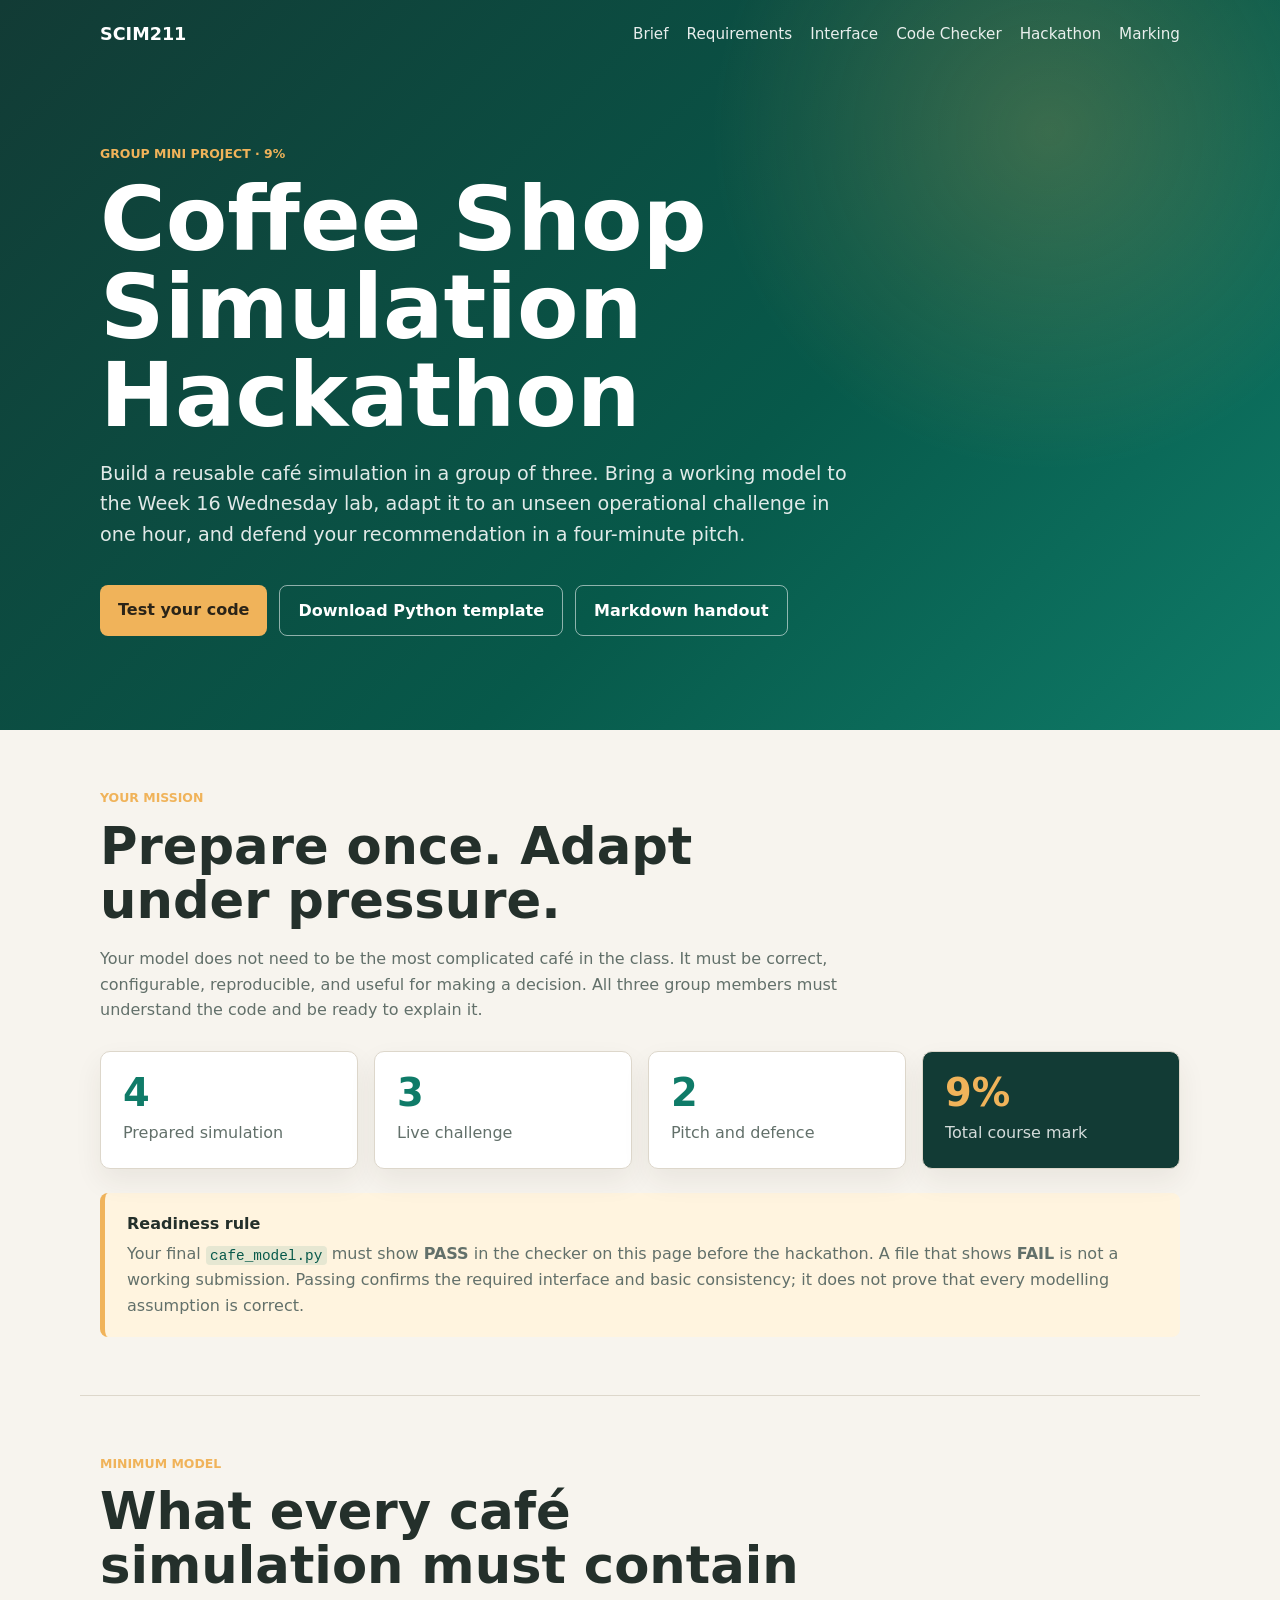
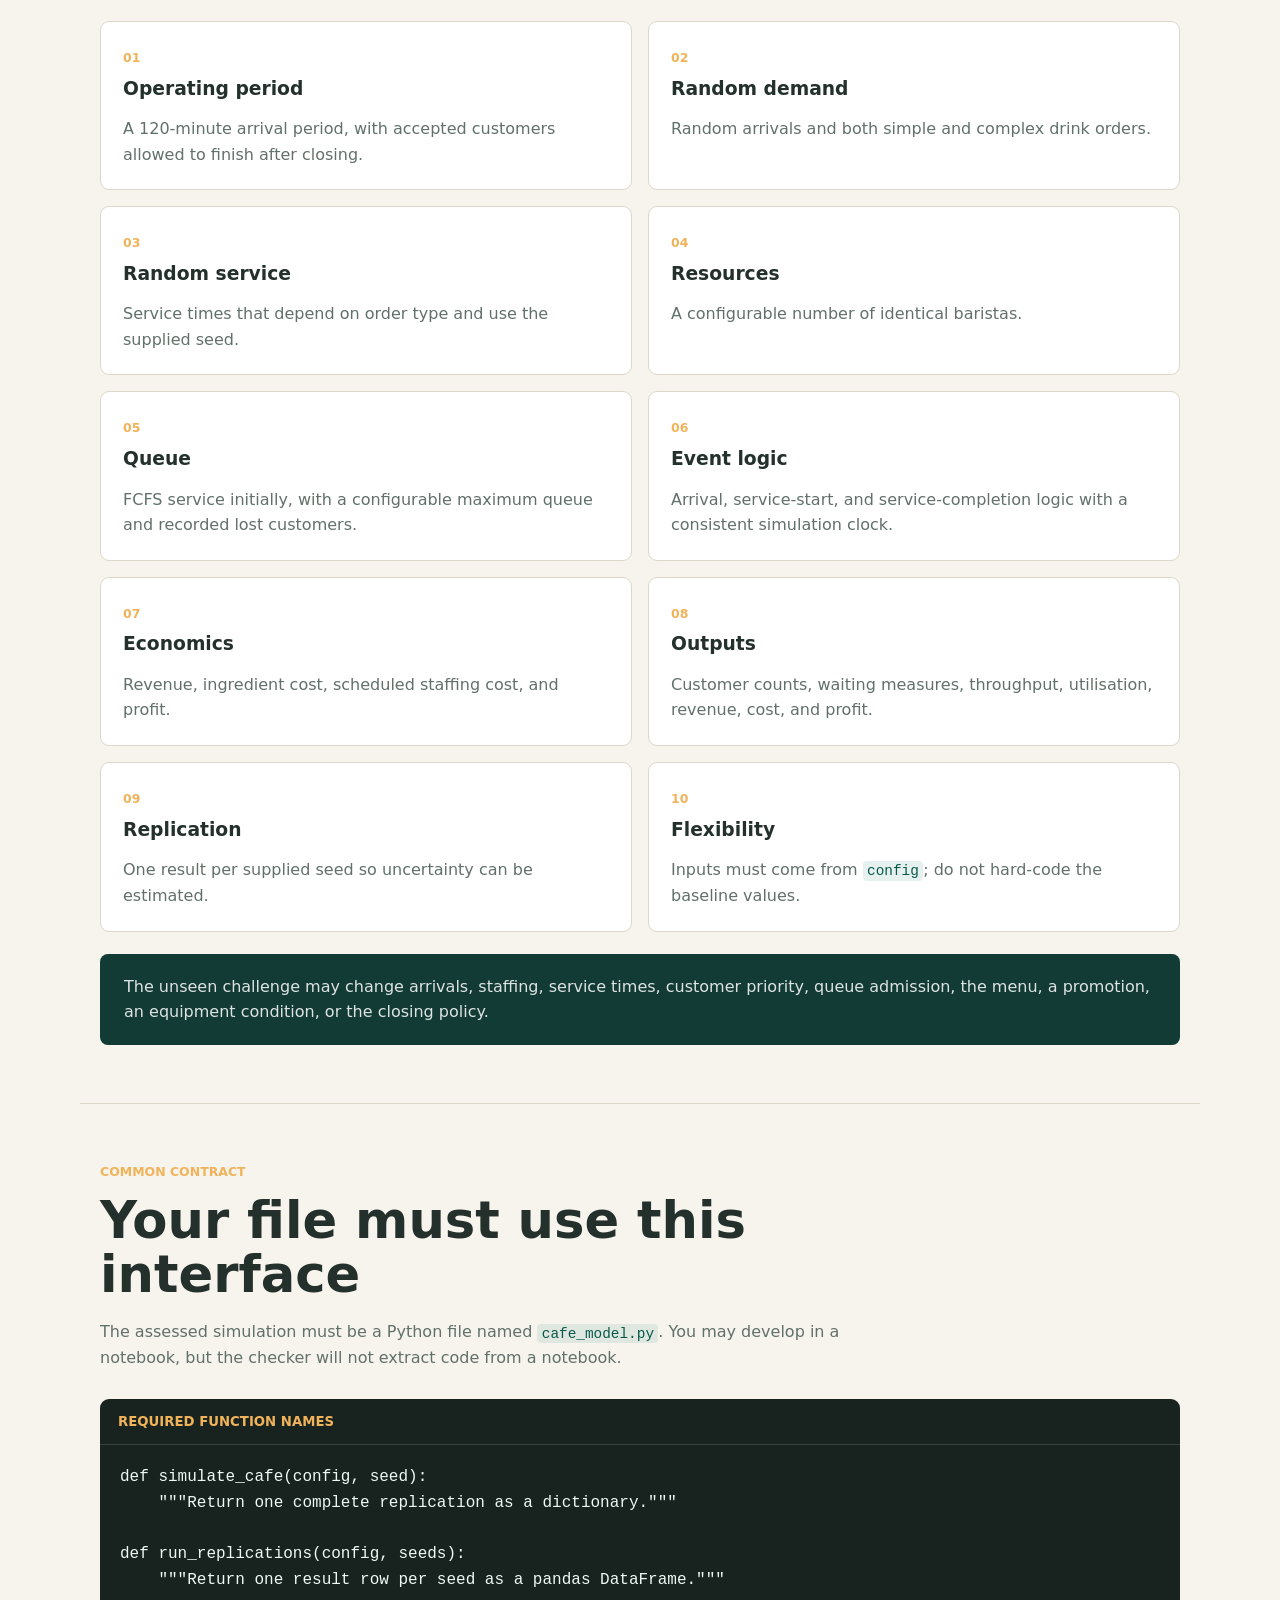
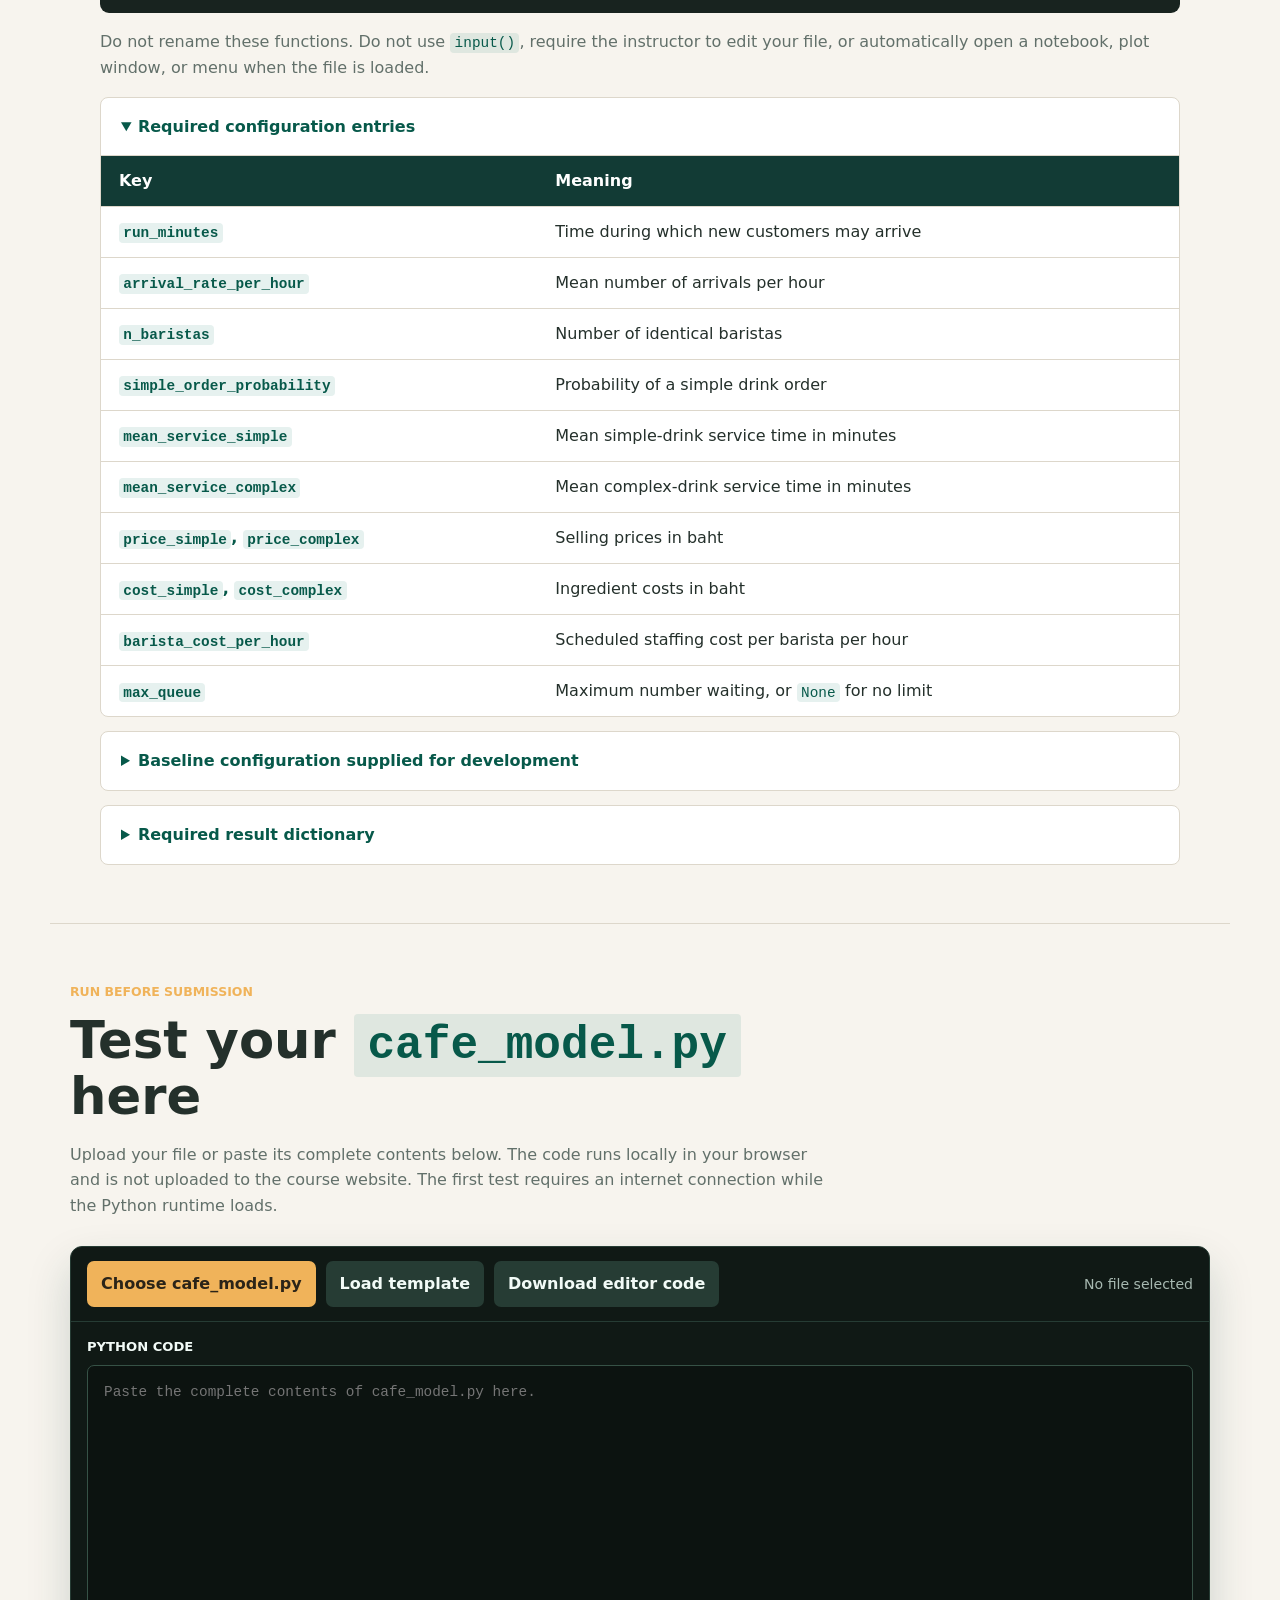
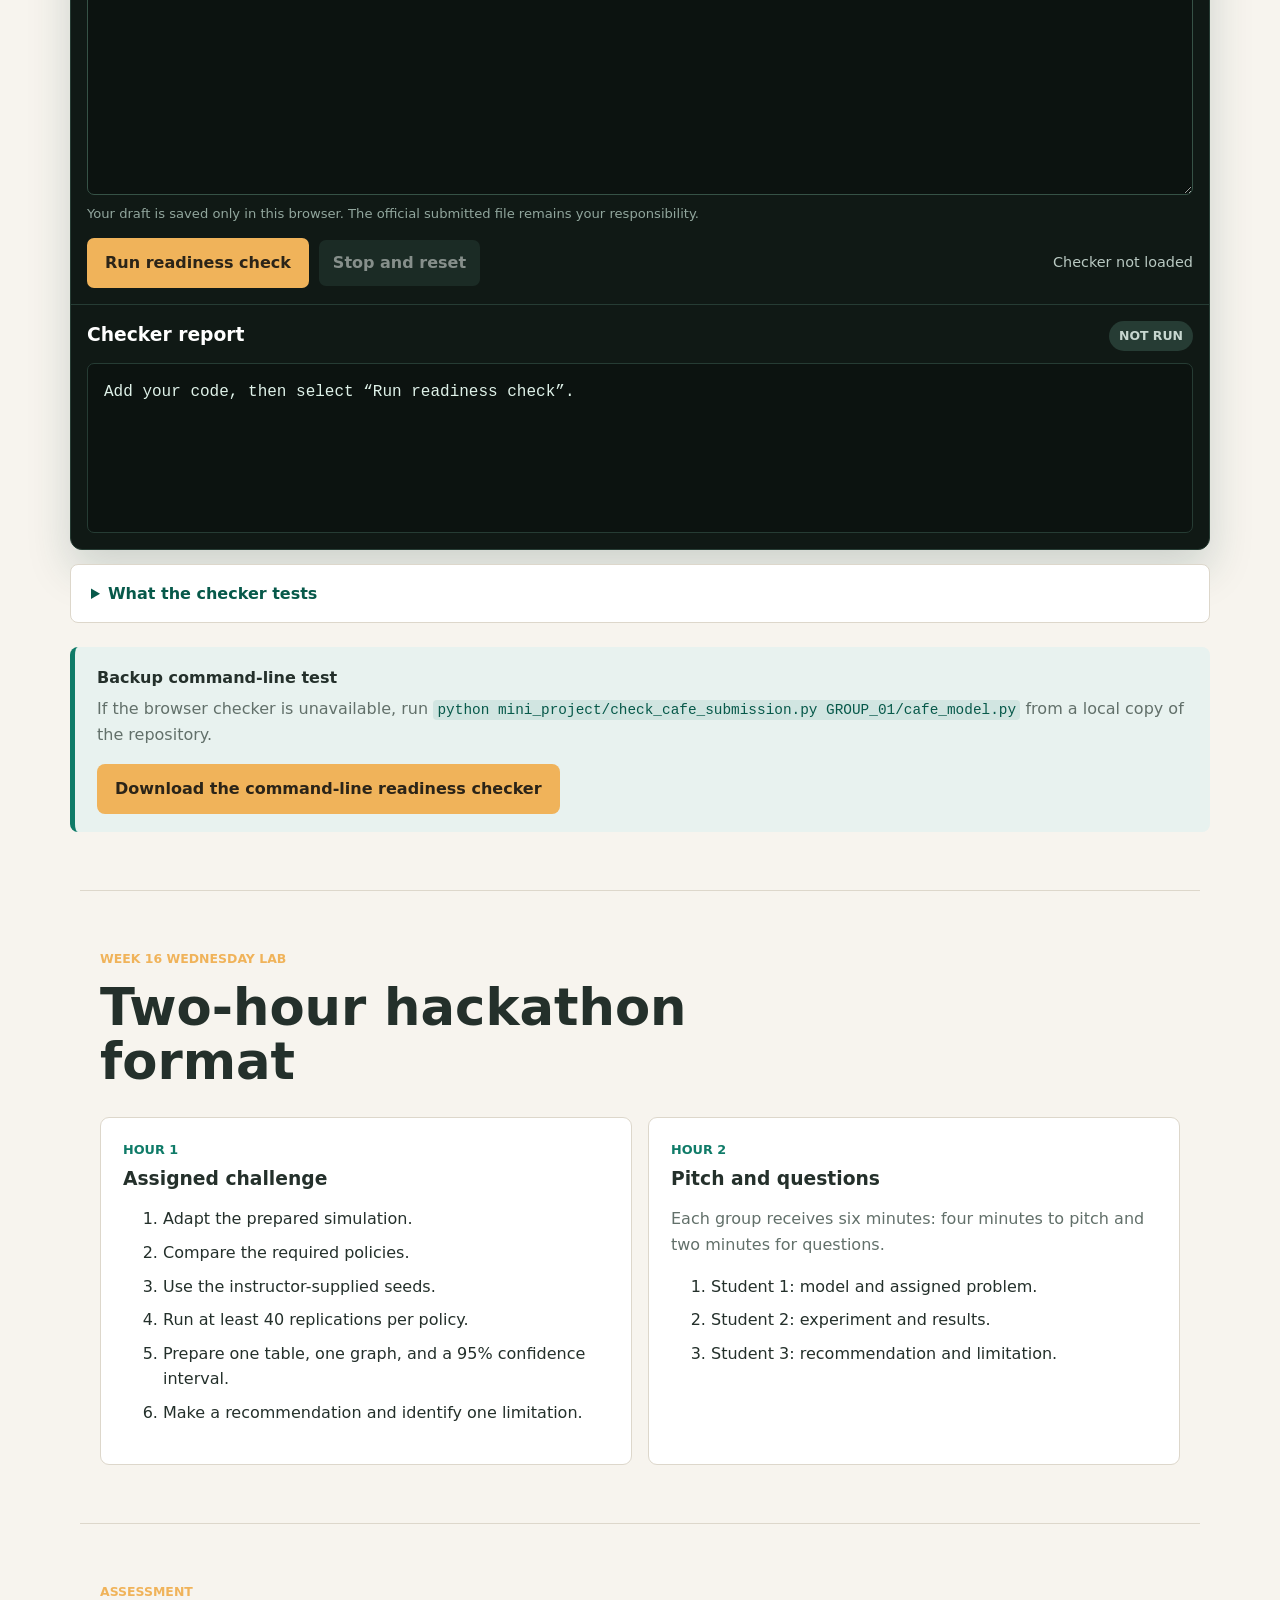
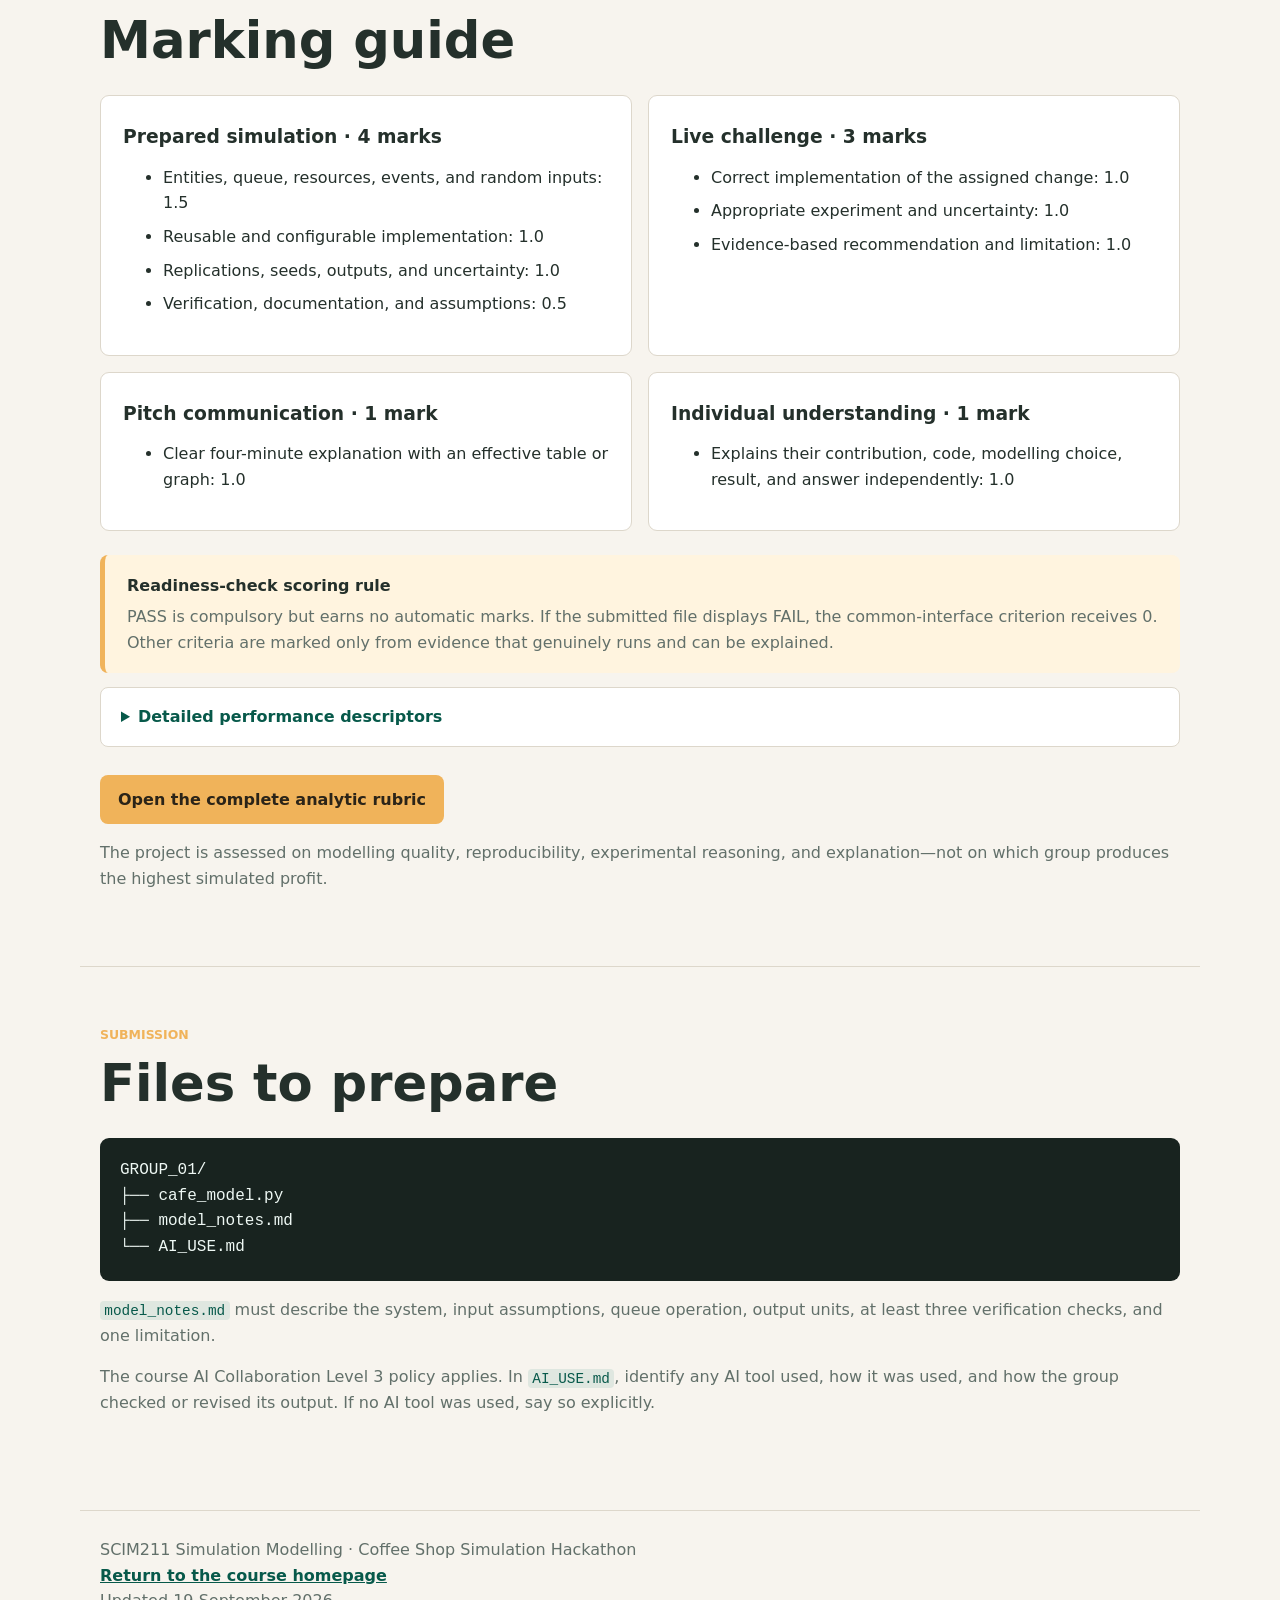
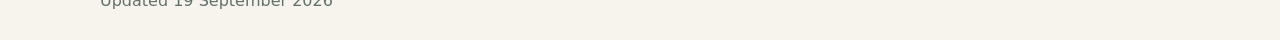
==== docs/mini-project.html @ 72e86983 "Publish revised course timetable and project page" ====
<!doctype html>
<html lang="en">
  <head>
    <meta charset="utf-8">
    <meta name="viewport" content="width=device-width, initial-scale=1">
    <meta name="description" content="Student handout and in-browser readiness checker for the SCIM211 Coffee Shop Simulation Hackathon.">
    <meta http-equiv="Content-Security-Policy" content="default-src 'self'; script-src 'self' 'wasm-unsafe-eval' https://cdn.jsdelivr.net; style-src 'self' 'unsafe-inline'; connect-src 'self' https://cdn.jsdelivr.net; worker-src 'self' blob:; img-src 'self' data:; font-src 'self'; object-src 'none'; base-uri 'self'; form-action 'none'">
    <title>SCIM211 Coffee Shop Simulation Hackathon</title>
    <link rel="stylesheet" href="style.css?v=assessment-20260728">
    <link rel="stylesheet" href="mini-project.css?v=20260919">
  </head>
  <body>
    <header class="project-header" id="top">
      <nav class="nav" aria-label="Project navigation">
        <a class="brand" href="index.html">SCIM211</a>
        <div class="nav-links">
          <a href="#brief">Brief</a>
          <a href="#requirements">Requirements</a>
          <a href="#interface">Interface</a>
          <a href="#checker">Code Checker</a>
          <a href="#hackathon">Hackathon</a>
          <a href="#marking">Marking</a>
        </div>
      </nav>

      <section class="project-hero">
        <p class="eyebrow">Group Mini Project · 9%</p>
        <h1>Coffee Shop Simulation Hackathon</h1>
        <p>
          Build a reusable café simulation in a group of three. Bring a working model to the Week 16 Wednesday lab, adapt it to an unseen operational challenge in one hour, and defend your recommendation in a four-minute pitch.
        </p>
        <div class="hero-actions">
          <a class="button primary" href="#checker">Test your code</a>
          <a class="button secondary" href="mini-project-template.py" download>Download Python template</a>
          <a class="button secondary" href="https://github.com/watthanan-jat/SCIM211-Simulation-Modelling/blob/main/mini_project/coffee_shop_hackathon_handout.md">Markdown handout</a>
        </div>
      </section>
    </header>

    <main>
      <section id="brief" class="section project-section">
        <div class="section-heading">
          <p class="eyebrow">Your Mission</p>
          <h2>Prepare once. Adapt under pressure.</h2>
          <p>
            Your model does not need to be the most complicated café in the class. It must be correct, configurable, reproducible, and useful for making a decision. All three group members must understand the code and be ready to explain it.
          </p>
        </div>

        <div class="weight-grid" aria-label="Project mark allocation">
          <article><strong>4</strong><span>Prepared simulation</span></article>
          <article><strong>3</strong><span>Live challenge</span></article>
          <article><strong>2</strong><span>Pitch and defence</span></article>
          <article class="total"><strong>9%</strong><span>Total course mark</span></article>
        </div>

        <div class="notice important">
          <strong>Readiness rule</strong>
          <p>Your final <code>cafe_model.py</code> must show <strong>PASS</strong> in the checker on this page before the hackathon. A file that shows <strong>FAIL</strong> is not a working submission. Passing confirms the required interface and basic consistency; it does not prove that every modelling assumption is correct.</p>
        </div>
      </section>

      <section id="requirements" class="section project-section divided">
        <div class="section-heading">
          <p class="eyebrow">Minimum Model</p>
          <h2>What every café simulation must contain</h2>
        </div>
        <div class="requirements-grid">
          <article><span>01</span><h3>Operating period</h3><p>A 120-minute arrival period, with accepted customers allowed to finish after closing.</p></article>
          <article><span>02</span><h3>Random demand</h3><p>Random arrivals and both simple and complex drink orders.</p></article>
          <article><span>03</span><h3>Random service</h3><p>Service times that depend on order type and use the supplied seed.</p></article>
          <article><span>04</span><h3>Resources</h3><p>A configurable number of identical baristas.</p></article>
          <article><span>05</span><h3>Queue</h3><p>FCFS service initially, with a configurable maximum queue and recorded lost customers.</p></article>
          <article><span>06</span><h3>Event logic</h3><p>Arrival, service-start, and service-completion logic with a consistent simulation clock.</p></article>
          <article><span>07</span><h3>Economics</h3><p>Revenue, ingredient cost, scheduled staffing cost, and profit.</p></article>
          <article><span>08</span><h3>Outputs</h3><p>Customer counts, waiting measures, throughput, utilisation, revenue, cost, and profit.</p></article>
          <article><span>09</span><h3>Replication</h3><p>One result per supplied seed so uncertainty can be estimated.</p></article>
          <article><span>10</span><h3>Flexibility</h3><p>Inputs must come from <code>config</code>; do not hard-code the baseline values.</p></article>
        </div>
        <p class="scope-note">
          The unseen challenge may change arrivals, staffing, service times, customer priority, queue admission, the menu, a promotion, an equipment condition, or the closing policy.
        </p>
      </section>

      <section id="interface" class="section project-section divided">
        <div class="section-heading">
          <p class="eyebrow">Common Contract</p>
          <h2>Your file must use this interface</h2>
          <p>The assessed simulation must be a Python file named <code>cafe_model.py</code>. You may develop in a notebook, but the checker will not extract code from a notebook.</p>
        </div>

        <div class="code-card">
          <div class="code-card-title">Required function names</div>
          <pre><code>def simulate_cafe(config, seed):
    """Return one complete replication as a dictionary."""

def run_replications(config, seeds):
    """Return one result row per seed as a pandas DataFrame."""</code></pre>
        </div>

        <p>
          Do not rename these functions. Do not use <code>input()</code>, require the instructor to edit your file, or automatically open a notebook, plot window, or menu when the file is loaded.
        </p>

        <details open>
          <summary>Required configuration entries</summary>
          <div class="table-wrap">
            <table class="contract-table">
              <thead><tr><th>Key</th><th>Meaning</th></tr></thead>
              <tbody>
                <tr><td><code>run_minutes</code></td><td>Time during which new customers may arrive</td></tr>
                <tr><td><code>arrival_rate_per_hour</code></td><td>Mean number of arrivals per hour</td></tr>
                <tr><td><code>n_baristas</code></td><td>Number of identical baristas</td></tr>
                <tr><td><code>simple_order_probability</code></td><td>Probability of a simple drink order</td></tr>
                <tr><td><code>mean_service_simple</code></td><td>Mean simple-drink service time in minutes</td></tr>
                <tr><td><code>mean_service_complex</code></td><td>Mean complex-drink service time in minutes</td></tr>
                <tr><td><code>price_simple</code>, <code>price_complex</code></td><td>Selling prices in baht</td></tr>
                <tr><td><code>cost_simple</code>, <code>cost_complex</code></td><td>Ingredient costs in baht</td></tr>
                <tr><td><code>barista_cost_per_hour</code></td><td>Scheduled staffing cost per barista per hour</td></tr>
                <tr><td><code>max_queue</code></td><td>Maximum number waiting, or <code>None</code> for no limit</td></tr>
              </tbody>
            </table>
          </div>
        </details>

        <details>
          <summary>Baseline configuration supplied for development</summary>
          <pre class="compact-code"><code>BASE_CONFIG = {
    "run_minutes": 120.0,
    "arrival_rate_per_hour": 24.0,
    "n_baristas": 2,
    "simple_order_probability": 0.45,
    "mean_service_simple": 2.0,
    "mean_service_complex": 4.0,
    "price_simple": 85.0,
    "price_complex": 120.0,
    "cost_simple": 25.0,
    "cost_complex": 40.0,
    "barista_cost_per_hour": 120.0,
    "max_queue": 8,
}</code></pre>
        </details>

        <details>
          <summary>Required result dictionary</summary>
          <div class="table-wrap">
            <table class="contract-table">
              <thead><tr><th>Field</th><th>Required meaning</th></tr></thead>
              <tbody>
                <tr><td><code>run_minutes</code></td><td>Configured arrival horizon</td></tr>
                <tr><td><code>finish_time</code></td><td>Later of closing time and last completion</td></tr>
                <tr><td><code>n_arrivals</code></td><td>Total arrivals</td></tr>
                <tr><td><code>n_served</code>, <code>n_lost</code></td><td>Customers completed and refused</td></tr>
                <tr><td><code>n_served_simple</code>, <code>n_served_complex</code></td><td>Completed orders by type</td></tr>
                <tr><td><code>mean_wait</code>, <code>p90_wait</code>, <code>max_wait</code></td><td>Served-customer waiting times in minutes</td></tr>
                <tr><td><code>throughput_per_hour</code></td><td><code>n_served / (run_minutes / 60)</code></td></tr>
                <tr><td><code>utilisation</code></td><td>Busy time divided by <code>n_baristas * finish_time</code></td></tr>
                <tr><td><code>revenue</code>, <code>total_cost</code>, <code>profit</code></td><td>Financial outputs in baht</td></tr>
              </tbody>
            </table>
          </div>
          <p>When nobody is served, waiting-time outputs must be <code>0.0</code>. Counts must satisfy <code>n_arrivals = n_served + n_lost</code> and <code>n_served = n_served_simple + n_served_complex</code>.</p>
        </details>
      </section>

      <section id="checker" class="section project-section checker-section divided">
        <div class="section-heading">
          <p class="eyebrow">Run Before Submission</p>
          <h2>Test your <code>cafe_model.py</code> here</h2>
          <p>Upload your file or paste its complete contents below. The code runs locally in your browser and is not uploaded to the course website. The first test requires an internet connection while the Python runtime loads.</p>
        </div>

        <div class="checker-shell">
          <div class="checker-toolbar">
            <label class="file-button" for="code-file">Choose cafe_model.py</label>
            <input id="code-file" type="file" accept=".py,text/x-python">
            <button id="load-template" class="tool-button" type="button">Load template</button>
            <button id="download-code" class="tool-button" type="button">Download editor code</button>
            <span id="file-name" class="file-name">No file selected</span>
          </div>

          <label class="editor-label" for="code-editor">Python code</label>
          <textarea id="code-editor" class="code-editor" spellcheck="false" autocapitalize="off" autocomplete="off" aria-describedby="editor-help" placeholder="Paste the complete contents of cafe_model.py here."></textarea>
          <p id="editor-help" class="editor-help">Your draft is saved only in this browser. The official submitted file remains your responsibility.</p>

          <div class="run-row">
            <button id="run-check" class="run-button" type="button">Run readiness check</button>
            <button id="stop-check" class="stop-button" type="button" disabled>Stop and reset</button>
            <div id="runtime-status" class="runtime-status" role="status" aria-live="polite">Checker not loaded</div>
          </div>

          <section class="result-panel" aria-labelledby="result-title">
            <div class="result-heading">
              <h3 id="result-title">Checker report</h3>
              <span id="result-badge" class="result-badge neutral">Not run</span>
            </div>
            <pre id="checker-output" tabindex="0">Add your code, then select “Run readiness check”.</pre>
          </section>
        </div>

        <details class="checks-list">
          <summary>What the checker tests</summary>
          <ul>
            <li>The file executes and defines both required functions.</li>
            <li>The official configuration works without editing the file.</li>
            <li>Required results are numeric, finite, nonnegative where appropriate, and internally consistent.</li>
            <li>Customer counts, order counts, revenue, cost, profit, and throughput balance.</li>
            <li>The same seed reproduces the same result and different seeds produce stochastic variation.</li>
            <li>Zero demand produces zero arrivals and service outputs.</li>
            <li>Order-type probabilities and queue limits affect the model.</li>
            <li>Additional baristas do not increase mean waiting in the stress scenario.</li>
            <li>The model does not alter the supplied configuration dictionary.</li>
            <li>The replication function returns one correct row per seed.</li>
          </ul>
        </details>

        <div class="notice">
          <strong>Backup command-line test</strong>
          <p>If the browser checker is unavailable, run <code>python mini_project/check_cafe_submission.py GROUP_01/cafe_model.py</code> from a local copy of the repository.</p>
          <p><a class="button project-button" href="https://github.com/watthanan-jat/SCIM211-Simulation-Modelling/raw/refs/heads/main/mini_project/check_cafe_submission.py">Download the command-line readiness checker</a></p>
        </div>
      </section>

      <section id="hackathon" class="section project-section divided">
        <div class="section-heading">
          <p class="eyebrow">Week 16 Wednesday Lab</p>
          <h2>Two-hour hackathon format</h2>
        </div>
        <div class="timeline">
          <article>
            <div class="timeline-time">Hour 1</div>
            <h3>Assigned challenge</h3>
            <ol>
              <li>Adapt the prepared simulation.</li>
              <li>Compare the required policies.</li>
              <li>Use the instructor-supplied seeds.</li>
              <li>Run at least 40 replications per policy.</li>
              <li>Prepare one table, one graph, and a 95% confidence interval.</li>
              <li>Make a recommendation and identify one limitation.</li>
            </ol>
          </article>
          <article>
            <div class="timeline-time">Hour 2</div>
            <h3>Pitch and questions</h3>
            <p>Each group receives six minutes: four minutes to pitch and two minutes for questions.</p>
            <ol>
              <li>Student 1: model and assigned problem.</li>
              <li>Student 2: experiment and results.</li>
              <li>Student 3: recommendation and limitation.</li>
            </ol>
          </article>
        </div>
      </section>

      <section id="marking" class="section project-section divided">
        <div class="section-heading">
          <p class="eyebrow">Assessment</p>
          <h2>Marking guide</h2>
        </div>
        <div class="rubric-grid">
          <article>
            <h3>Prepared simulation · 4 marks</h3>
            <ul>
              <li>Entities, queue, resources, events, and random inputs: 1.5</li>
              <li>Reusable and configurable implementation: 1.0</li>
              <li>Replications, seeds, outputs, and uncertainty: 1.0</li>
              <li>Verification, documentation, and assumptions: 0.5</li>
            </ul>
          </article>
          <article>
            <h3>Live challenge · 3 marks</h3>
            <ul>
              <li>Correct implementation of the assigned change: 1.0</li>
              <li>Appropriate experiment and uncertainty: 1.0</li>
              <li>Evidence-based recommendation and limitation: 1.0</li>
            </ul>
          </article>
          <article>
            <h3>Pitch communication · 1 mark</h3>
            <ul>
              <li>Clear four-minute explanation with an effective table or graph: 1.0</li>
            </ul>
          </article>
          <article>
            <h3>Individual understanding · 1 mark</h3>
            <ul>
              <li>Explains their contribution, code, modelling choice, result, and answer independently: 1.0</li>
            </ul>
          </article>
        </div>
        <div class="notice important">
          <strong>Readiness-check scoring rule</strong>
          <p>PASS is compulsory but earns no automatic marks. If the submitted file displays FAIL, the common-interface criterion receives 0. Other criteria are marked only from evidence that genuinely runs and can be explained.</p>
        </div>
        <details>
          <summary>Detailed performance descriptors</summary>
          <div class="table-wrap">
            <table class="contract-table rubric-table">
              <thead>
                <tr><th>Criterion</th><th>Full achievement</th><th>Partial achievement</th><th>Not demonstrated</th></tr>
              </thead>
              <tbody>
                <tr><td>A1 · 1.5</td><td>Correct arrivals, orders, service, FCFS queue, baristas, queue limit, completions, and accounting.</td><td>Model runs, but an important queue, event, resource, or customer rule is incomplete or incorrect.</td><td>No usable model output or explanation of the event logic.</td></tr>
                <tr><td>A2 · 1.0</td><td>Checker PASS; required functions work; inputs come from config; scenarios need no rewrite.</td><td>Some hard-coding or manual intervention remains.</td><td>Submitted checker result is FAIL.</td></tr>
                <tr><td>A3 · 1.0</td><td>Reproducible seeds, replication table, correct outputs, and usable uncertainty estimates.</td><td>Replications work but seeds, output definitions, or uncertainty are incomplete.</td><td>No reproducible simulation output.</td></tr>
                <tr><td>A4 · 0.5</td><td>Complete notes, units, assumptions, three checks, limitation, and AI statement.</td><td>Documentation is present but one or more elements are weak.</td><td>Required documentation is absent.</td></tr>
                <tr><td>B1 · 1.0</td><td>Assigned change and every required alternative are implemented correctly.</td><td>An important rule is simplified incorrectly or only some alternatives work.</td><td>No working challenge modification.</td></tr>
                <tr><td>B2 · 1.0</td><td>Same supplied seeds, at least 40 replications, useful displays, and a correct 95% interval.</td><td>Policies are compared, but design or uncertainty has a material weakness.</td><td>No reproducible comparison.</td></tr>
                <tr><td>B3 · 1.0</td><td>Evidence-based decision addressing uncertainty, trade-offs, and a consequential limitation.</td><td>Recommendation uses limited evidence or a generic limitation.</td><td>No defensible recommendation.</td></tr>
                <tr><td>C · 1.0</td><td>Clear, readable, complete four-minute group pitch delivered within time.</td><td>Main idea is understandable but evidence, visual, or timing is weak.</td><td>No pitch.</td></tr>
                <tr><td>D · 1.0</td><td>Student independently explains contribution, code, choice, result, and answer.</td><td>Student understands the overview but not an important part of the work.</td><td>No participation or demonstrated understanding.</td></tr>
              </tbody>
            </table>
          </div>
          <p>Intermediate performance may receive 0.25 or 0.75 where applicable. The complete analytic rubric is provided with the project materials.</p>
        </details>
        <p><a class="button project-button" href="https://github.com/watthanan-jat/SCIM211-Simulation-Modelling/blob/main/mini_project/mini_project_rubric.md">Open the complete analytic rubric</a></p>
        <p>The project is assessed on modelling quality, reproducibility, experimental reasoning, and explanation—not on which group produces the highest simulated profit.</p>
      </section>

      <section class="section project-section divided">
        <div class="section-heading">
          <p class="eyebrow">Submission</p>
          <h2>Files to prepare</h2>
        </div>
        <pre class="folder-tree"><code>GROUP_01/
├── cafe_model.py
├── model_notes.md
└── AI_USE.md</code></pre>
        <p><code>model_notes.md</code> must describe the system, input assumptions, queue operation, output units, at least three verification checks, and one limitation.</p>
        <p>The course AI Collaboration Level 3 policy applies. In <code>AI_USE.md</code>, identify any AI tool used, how it was used, and how the group checked or revised its output. If no AI tool was used, say so explicitly.</p>
      </section>
    </main>

    <footer>
      <p>SCIM211 Simulation Modelling · Coffee Shop Simulation Hackathon</p>
      <p><a href="index.html">Return to the course homepage</a></p>
      <p>Updated <time datetime="2026-09-19">19 September 2026</time></p>
    </footer>

    <script type="module" src="mini-project.js?v=20260919b"></script>
  </body>
</html>
---- docs/style.css ----
:root {
  --bg: #f7f4ee;
  --ink: #24302b;
  --muted: #62706a;
  --panel: #ffffff;
  --line: #ddd7cb;
  --accent: #0f7b68;
  --accent-dark: #07594a;
  --warm: #f0b35a;
  --soft: #e8f2ef;
}

* {
  box-sizing: border-box;
}

html {
  scroll-behavior: smooth;
}

body {
  margin: 0;
  background: var(--bg);
  color: var(--ink);
  font-family: Inter, ui-sans-serif, system-ui, -apple-system, BlinkMacSystemFont, "Segoe UI", sans-serif;
  line-height: 1.6;
}

a {
  color: inherit;
}

.site-header {
  background:
    linear-gradient(120deg, rgba(15, 123, 104, 0.94), rgba(36, 48, 43, 0.88)),
    url("https://images.unsplash.com/photo-1495474472287-4d71bcdd2085?auto=format&fit=crop&w=1800&q=80");
  background-position: center;
  background-size: cover;
  color: #fff;
}

.nav {
  align-items: center;
  display: flex;
  justify-content: space-between;
  margin: 0 auto;
  max-width: 1120px;
  padding: 20px;
}

.brand {
  font-size: 1.1rem;
  font-weight: 800;
  text-decoration: none;
}

.nav-links {
  display: flex;
  gap: 18px;
}

.nav-links a {
  color: rgba(255, 255, 255, 0.9);
  font-size: 0.95rem;
  text-decoration: none;
}

.hero {
  margin: 0 auto;
  max-width: 1120px;
  min-height: 560px;
  padding: 90px 20px 120px;
}

.eyebrow {
  color: var(--warm);
  font-size: 0.78rem;
  font-weight: 800;
  letter-spacing: 0;
  margin: 0 0 12px;
  text-transform: uppercase;
}

.hero h1 {
  font-size: clamp(3.2rem, 8vw, 6.7rem);
  line-height: 0.95;
  margin: 0;
  max-width: 760px;
}

.hero-code {
  color: var(--warm);
  font-size: clamp(1.25rem, 2.2vw, 2rem);
  font-weight: 950;
  line-height: 1;
  margin: 0 0 10px;
}

.instructor-line {
  color: #ffe7bd;
  font-size: 1.05rem;
  font-weight: 800;
  margin: 18px 0 0;
}

.instructor-line a {
  color: var(--warm);
  text-decoration-color: rgba(240, 179, 90, 0.75);
  text-underline-offset: 4px;
}

.hero-copy {
  color: rgba(255, 255, 255, 0.9);
  font-size: 1.25rem;
  margin: 28px 0 0;
  max-width: 640px;
}

.secondary-copy {
  font-size: 1.05rem;
  margin-top: 14px;
}

.hero-actions {
  display: flex;
  flex-wrap: wrap;
  gap: 12px;
  margin-top: 34px;
}

.button {
  border-radius: 8px;
  display: inline-flex;
  font-weight: 800;
  padding: 12px 18px;
  text-decoration: none;
}

.button.primary {
  background: var(--warm);
  color: #2b2418;
}

.button.secondary {
  border: 1px solid rgba(255, 255, 255, 0.55);
  color: #fff;
}

.section {
  margin: 0 auto;
  max-width: 1120px;
  padding: 70px 20px;
}

.intro,
.split,
.materials,
.project-callout {
  display: grid;
  gap: 34px;
  grid-template-columns: minmax(0, 0.9fr) minmax(0, 1.1fr);
}

h2 {
  font-size: clamp(2rem, 4vw, 3.2rem);
  line-height: 1.05;
  margin: 0 0 18px;
}

h3 {
  line-height: 1.2;
  margin: 8px 0 10px;
}

p {
  color: var(--muted);
}

.info-grid {
  display: grid;
  gap: 14px;
  grid-template-columns: repeat(4, minmax(0, 1fr));
}

.info-grid article,
.objective-grid article,
.lab-card {
  background: var(--panel);
  border: 1px solid var(--line);
  border-radius: 8px;
  box-shadow: 0 12px 28px rgba(52, 44, 31, 0.07);
}

.info-grid article {
  padding: 20px;
}

.info-grid span {
  color: var(--accent);
  display: block;
  font-size: 2.3rem;
  font-weight: 900;
  line-height: 1;
}

.info-grid p,
.lab-card p {
  margin-bottom: 0;
}

.lab-actions {
  display: flex;
  flex-wrap: wrap;
  gap: 10px;
  margin-top: 20px;
}

.lab-link {
  background: var(--accent);
  border-radius: 6px;
  color: #fff;
  font-size: 0.9rem;
  font-weight: 800;
  padding: 9px 13px;
  text-decoration: none;
}

.lab-link:hover {
  background: #0b6658;
}

.lab-link.demo-link {
  background: var(--warm);
  color: #2b2418;
}

.lab-link.demo-link:hover {
  background: #e2b86b;
}

.artifact-entry {
  padding-top: 20px;
  text-align: center;
}

.split {
  align-items: start;
  border-top: 1px solid var(--line);
}

.check-list {
  background: var(--soft);
  border-radius: 8px;
  list-style: none;
  margin: 0;
  padding: 28px;
}

.check-list li {
  border-bottom: 1px solid rgba(15, 123, 104, 0.18);
  padding: 12px 0;
}

.check-list li:last-child {
  border-bottom: 0;
}

.project-callout {
  align-items: start;
  background: #123b35;
  border-radius: 8px;
  color: #fff;
  margin-top: 20px;
  padding: 48px;
}

.project-callout p {
  color: rgba(255, 255, 255, 0.82);
}

.project-button {
  background: var(--warm);
  color: #2b2418;
  margin-top: 12px;
}

.project-points {
  display: grid;
  gap: 14px;
}

.project-points article {
  background: rgba(255, 255, 255, 0.09);
  border: 1px solid rgba(255, 255, 255, 0.18);
  border-radius: 8px;
  padding: 20px;
}

.project-points h3 {
  color: #fff;
}

.section-heading {
  margin-bottom: 28px;
  max-width: 760px;
}

.description {
  border-top: 1px solid var(--line);
  border-bottom: 1px solid var(--line);
}

.description p {
  max-width: 880px;
}

.lab-grid {
  display: grid;
  gap: 16px;
  grid-template-columns: repeat(3, minmax(0, 1fr));
}

.objective-grid,
.clo-list,
.assessment-grid {
  display: grid;
  gap: 16px;
}

.objective-grid {
  grid-template-columns: repeat(4, minmax(0, 1fr));
}

.objective-grid article,
.clo-list article,
.assessment-grid article,
.grade-card {
  background: var(--panel);
  border: 1px solid var(--line);
  border-radius: 8px;
  box-shadow: 0 12px 28px rgba(52, 44, 31, 0.07);
  padding: 22px;
}

.clo-list {
  grid-template-columns: repeat(2, minmax(0, 1fr));
}

.clo-list article {
  display: grid;
  gap: 10px;
  grid-template-columns: 72px 1fr;
}

.clo-list span,
.assessment-grid span {
  color: var(--accent);
  font-weight: 900;
}

.clo-list p {
  margin: 0;
}

.assessment-layout {
  display: grid;
  gap: 18px;
  grid-template-columns: minmax(0, 1.2fr) minmax(280px, 0.8fr);
}

.assessment-grid {
  grid-template-columns: repeat(2, minmax(0, 1fr));
}

.assessment-grid span {
  display: block;
  font-size: 2.4rem;
  line-height: 1;
}

.grade-card h3 {
  margin-top: 0;
}

.grade-table {
  display: grid;
  gap: 0;
  grid-template-columns: 1fr 72px;
}

.grade-table span,
.grade-table strong {
  border-top: 1px solid var(--line);
  padding: 9px 0;
}

.grade-table strong {
  color: var(--accent-dark);
  text-align: right;
}

.assessment-details {
  display: grid;
  gap: 18px;
  grid-template-columns: minmax(0, 1.35fr) minmax(280px, 0.65fr);
  margin-top: 18px;
}

.assessment-policy {
  background: var(--panel);
  border: 1px solid var(--line);
  border-radius: 8px;
  box-shadow: 0 12px 28px rgba(52, 44, 31, 0.07);
  padding: 26px;
}

.assessment-policy h3 {
  margin-top: 0;
}

.assessment-policy ul {
  color: var(--muted);
  margin: 0;
  padding-left: 22px;
}

.assessment-policy li + li {
  margin-top: 12px;
}

.quiz-policy {
  grid-column: 1 / -1;
}

.quiz-policy p:last-child {
  margin-bottom: 0;
}

.lab-score-wrap {
  overflow-x: auto;
}

.lab-score-table {
  border-collapse: collapse;
  width: 100%;
}

.lab-score-table th,
.lab-score-table td {
  border-top: 1px solid var(--line);
  padding: 12px 10px;
  text-align: left;
  vertical-align: top;
}

.lab-score-table thead th {
  background: var(--accent-dark);
  color: #fff;
}

.lab-score-table tbody th {
  color: var(--accent);
  text-align: center;
  width: 60px;
}

.lab-score-table tbody td {
  color: var(--muted);
}

.lab-card {
  min-height: 220px;
  padding: 22px;
  text-decoration: none;
  transition: transform 160ms ease, box-shadow 160ms ease;
}

.lab-card:hover {
  box-shadow: 0 18px 36px rgba(52, 44, 31, 0.12);
  transform: translateY(-3px);
}

.lab-card.future {
  background: #f3f0e8;
  box-shadow: none;
  color: var(--muted);
}

.lab-card.future:hover {
  box-shadow: 0 12px 28px rgba(52, 44, 31, 0.07);
  transform: none;
}

.lab-card.project-card {
  background: #123b35;
  color: #fff;
}

.lab-card.project-card p {
  color: rgba(255, 255, 255, 0.82);
}

.lab-card.project-card span {
  color: var(--warm);
}

.lab-card span {
  color: var(--accent);
  font-weight: 900;
}

.schedule-wrap {
  background: var(--panel);
  border: 1px solid var(--line);
  border-radius: 8px;
  overflow: hidden;
}

.schedule-table {
  border-collapse: collapse;
  width: 100%;
}

.schedule-table th,
.schedule-table td {
  border-bottom: 1px solid var(--line);
  padding: 15px 18px;
  text-align: left;
  vertical-align: top;
}

.schedule-table thead th {
  background: var(--accent-dark);
  color: #fff;
  font-size: 0.9rem;
  text-transform: uppercase;
}

.schedule-table tbody th {
  color: var(--accent-dark);
  width: 68px;
}

.schedule-table td:first-of-type {
  color: var(--ink);
  width: 205px;
}

.schedule-table td:last-child {
  color: var(--muted);
  width: auto;
}

.schedule-table td:last-child strong {
  color: var(--ink);
}

.schedule-table tr:last-child th,
.schedule-table tr:last-child td {
  border-bottom: 0;
}

.schedule-table .schedule-break th,
.schedule-table .schedule-break td {
  background: #f3f0e8;
}

.material-links {
  display: grid;
  gap: 12px;
  grid-template-columns: repeat(2, minmax(0, 1fr));
}

.material-links a {
  background: var(--panel);
  border: 1px solid var(--line);
  border-radius: 8px;
  color: var(--accent-dark);
  font-weight: 800;
  padding: 16px 18px;
  text-decoration: none;
}

.playground-entry {
  display: flex;
  justify-content: center;
  padding-top: 10px;
}

.playground-button {
  background: var(--warm);
  box-shadow: 0 12px 28px rgba(43, 36, 24, 0.16);
  color: #2b2418;
  font-size: 1.1rem;
  justify-content: center;
  min-width: min(100%, 320px);
  padding: 16px 24px;
}

.playground-button:hover {
  transform: translateY(-2px);
}

footer {
  border-top: 1px solid var(--line);
  margin: 20px auto 0;
  max-width: 1120px;
  padding: 26px 20px;
}

footer p {
  margin: 0;
}

footer a {
  color: var(--accent-dark);
  font-weight: 800;
}

@media (max-width: 820px) {
  .nav {
    align-items: flex-start;
    gap: 14px;
    flex-direction: column;
  }

  .nav-links {
    flex-wrap: wrap;
  }

  .hero {
    min-height: 500px;
    padding-top: 64px;
  }

  .intro,
  .split,
  .materials,
  .project-callout {
    grid-template-columns: 1fr;
  }

  .info-grid,
  .objective-grid,
  .clo-list,
  .assessment-grid,
  .lab-grid,
  .material-links,
  .project-points,
  .assessment-layout,
  .assessment-details {
    grid-template-columns: 1fr;
  }

  .quiz-policy {
    grid-column: auto;
  }

  .clo-list article {
    grid-template-columns: 1fr;
  }

  .schedule-wrap {
    overflow-x: auto;
  }

  .schedule-table {
    min-width: 760px;
  }
}
---- docs/mini-project.css ----
.project-header {
  background:
    radial-gradient(circle at 82% 18%, rgba(240, 179, 90, 0.22), transparent 28%),
    linear-gradient(135deg, #123b35, #07594a 60%, #0f7b68);
  color: #fff;
}

.project-hero {
  margin: 0 auto;
  max-width: 1120px;
  padding: 76px 20px 94px;
}

.project-hero h1 {
  font-size: clamp(2.8rem, 7vw, 5.9rem);
  line-height: 0.98;
  margin: 0;
  max-width: 900px;
}

.project-hero > p:not(.eyebrow) {
  color: rgba(255, 255, 255, 0.88);
  font-size: 1.2rem;
  max-width: 760px;
}

.project-section {
  padding-bottom: 58px;
  padding-top: 58px;
}

.divided {
  border-top: 1px solid var(--line);
}

.weight-grid,
.requirements-grid,
.rubric-grid,
.timeline {
  display: grid;
  gap: 16px;
}

.weight-grid {
  grid-template-columns: repeat(4, minmax(0, 1fr));
}

.weight-grid article {
  background: var(--panel);
  border: 1px solid var(--line);
  border-radius: 10px;
  box-shadow: 0 12px 28px rgba(52, 44, 31, 0.07);
  padding: 22px;
}

.weight-grid strong,
.weight-grid span {
  display: block;
}

.weight-grid strong {
  color: var(--accent);
  font-size: 2.4rem;
  line-height: 1;
}

.weight-grid span {
  color: var(--muted);
  margin-top: 8px;
}

.weight-grid .total {
  background: #123b35;
}

.weight-grid .total strong {
  color: var(--warm);
}

.weight-grid .total span {
  color: rgba(255, 255, 255, 0.82);
}

.notice {
  background: var(--soft);
  border-left: 5px solid var(--accent);
  border-radius: 8px;
  margin-top: 24px;
  padding: 18px 22px;
}

.notice.important {
  background: #fff4df;
  border-left-color: var(--warm);
}

.notice p {
  margin: 5px 0 0;
}

.requirements-grid {
  grid-template-columns: repeat(2, minmax(0, 1fr));
}

.requirements-grid article,
.rubric-grid article,
.timeline article {
  background: var(--panel);
  border: 1px solid var(--line);
  border-radius: 9px;
  padding: 22px;
}

.requirements-grid span {
  color: var(--warm);
  font-size: 0.78rem;
  font-weight: 900;
}

.requirements-grid h3,
.requirements-grid p {
  margin-bottom: 0;
}

.scope-note {
  background: #123b35;
  border-radius: 8px;
  color: rgba(255, 255, 255, 0.86);
  margin: 22px 0 0;
  padding: 20px 24px;
}

.code-card,
.compact-code,
.folder-tree {
  background: #18231f;
  border-radius: 9px;
  color: #eef8f4;
  overflow-x: auto;
}

.code-card-title {
  border-bottom: 1px solid rgba(255, 255, 255, 0.14);
  color: var(--warm);
  font-size: 0.83rem;
  font-weight: 800;
  padding: 12px 18px;
  text-transform: uppercase;
}

.code-card pre,
.compact-code,
.folder-tree {
  margin: 0;
  padding: 20px;
}

code,
pre,
.code-editor {
  font-family: "SFMono-Regular", Consolas, "Liberation Mono", Menlo, monospace;
}

code:not(pre code) {
  background: rgba(15, 123, 104, 0.1);
  border-radius: 4px;
  color: var(--accent-dark);
  font-size: 0.9em;
  padding: 0.12em 0.3em;
}

details {
  background: var(--panel);
  border: 1px solid var(--line);
  border-radius: 8px;
  margin-top: 14px;
  overflow: hidden;
}

summary {
  color: var(--accent-dark);
  cursor: pointer;
  font-weight: 850;
  padding: 16px 20px;
}

details > p,
details > ul {
  margin: 0;
  padding: 0 20px 20px;
}

.table-wrap {
  overflow-x: auto;
}

.contract-table {
  border-collapse: collapse;
  min-width: 680px;
  width: 100%;
}

.contract-table th,
.contract-table td {
  border-top: 1px solid var(--line);
  padding: 12px 18px;
  text-align: left;
  vertical-align: top;
}

.contract-table thead th {
  background: #123b35;
  color: #fff;
}

.contract-table td:first-child {
  color: var(--accent-dark);
  font-weight: 700;
  white-space: nowrap;
}

.checker-section {
  max-width: 1180px;
}

.checker-shell {
  background: #101915;
  border: 1px solid #263c34;
  border-radius: 12px;
  box-shadow: 0 20px 44px rgba(18, 59, 53, 0.18);
  color: #f2fbf7;
  overflow: hidden;
}

.checker-shell code,
.scope-note code {
  color: inherit;
}

.checker-toolbar,
.run-row,
.result-heading {
  align-items: center;
  display: flex;
  flex-wrap: wrap;
  gap: 10px;
}

.checker-toolbar {
  border-bottom: 1px solid #263c34;
  padding: 14px 16px;
}

#code-file {
  height: 1px;
  opacity: 0;
  overflow: hidden;
  position: absolute;
  width: 1px;
}

.file-button,
.tool-button,
.run-button,
.stop-button {
  border: 0;
  border-radius: 7px;
  cursor: pointer;
  font: inherit;
  font-weight: 800;
  padding: 10px 14px;
}

.file-button,
.run-button {
  background: var(--warm);
  color: #2b2418;
}

.tool-button,
.stop-button {
  background: #263c34;
  color: #f2fbf7;
}

.file-button:hover,
.run-button:hover {
  background: #f7c779;
}

.tool-button:hover,
.stop-button:hover {
  background: #345247;
}

button:disabled {
  cursor: not-allowed;
  opacity: 0.52;
}

.file-name {
  color: #a7b9b1;
  font-size: 0.88rem;
  margin-left: auto;
}

.editor-label {
  display: block;
  font-size: 0.82rem;
  font-weight: 800;
  padding: 14px 16px 8px;
  text-transform: uppercase;
}

.code-editor {
  background: #0c1310;
  border: 1px solid #365246;
  border-radius: 7px;
  color: #dff2e9;
  display: block;
  font-size: 0.9rem;
  line-height: 1.5;
  margin: 0 16px;
  min-height: 430px;
  padding: 16px;
  resize: vertical;
  tab-size: 4;
  width: calc(100% - 32px);
}

.code-editor:focus {
  border-color: var(--warm);
  box-shadow: 0 0 0 3px rgba(240, 179, 90, 0.2);
  outline: none;
}

.editor-help {
  color: #91a69d;
  font-size: 0.82rem;
  margin: 8px 16px 0;
}

.run-row {
  border-bottom: 1px solid #263c34;
  padding: 14px 16px 16px;
}

.run-button {
  font-size: 1rem;
  padding: 12px 18px;
}

.runtime-status {
  color: #b9c9c2;
  font-size: 0.9rem;
  margin-left: auto;
}

.runtime-status.busy::before {
  animation: pulse 1s ease-in-out infinite alternate;
  background: var(--warm);
  border-radius: 50%;
  content: "";
  display: inline-block;
  height: 9px;
  margin-right: 8px;
  width: 9px;
}

@keyframes pulse {
  from { opacity: 0.35; }
  to { opacity: 1; }
}

.result-panel {
  padding: 16px;
}

.result-heading {
  justify-content: space-between;
}

.result-heading h3 {
  color: #fff;
  margin: 0;
}

.result-badge {
  border-radius: 999px;
  font-size: 0.78rem;
  font-weight: 900;
  padding: 5px 10px;
  text-transform: uppercase;
}

.result-badge.neutral { background: #263c34; color: #c7d7d0; }
.result-badge.pass { background: #c8f4db; color: #075c31; }
.result-badge.fail { background: #ffd3cb; color: #8c2114; }
.result-badge.running { background: #fff0c8; color: #654807; }

#checker-output {
  background: #0c1310;
  border: 1px solid #263c34;
  border-radius: 7px;
  color: #dff2e9;
  line-height: 1.55;
  margin: 12px 0 0;
  max-height: 430px;
  min-height: 170px;
  overflow: auto;
  padding: 16px;
  white-space: pre-wrap;
}

.checks-list ul {
  color: var(--muted);
}

.timeline,
.rubric-grid {
  grid-template-columns: repeat(2, minmax(0, 1fr));
}

.timeline-time {
  color: var(--accent);
  font-size: 0.8rem;
  font-weight: 900;
  text-transform: uppercase;
}

.timeline li + li,
.rubric-grid li + li {
  margin-top: 8px;
}

.rubric-table td:first-child {
  min-width: 92px;
}

@media (max-width: 820px) {
  .project-hero {
    padding-top: 56px;
  }

  .weight-grid,
  .requirements-grid,
  .timeline,
  .rubric-grid {
    grid-template-columns: 1fr;
  }

  .file-name,
  .runtime-status {
    margin-left: 0;
    width: 100%;
  }

  .code-editor {
    min-height: 360px;
  }
}
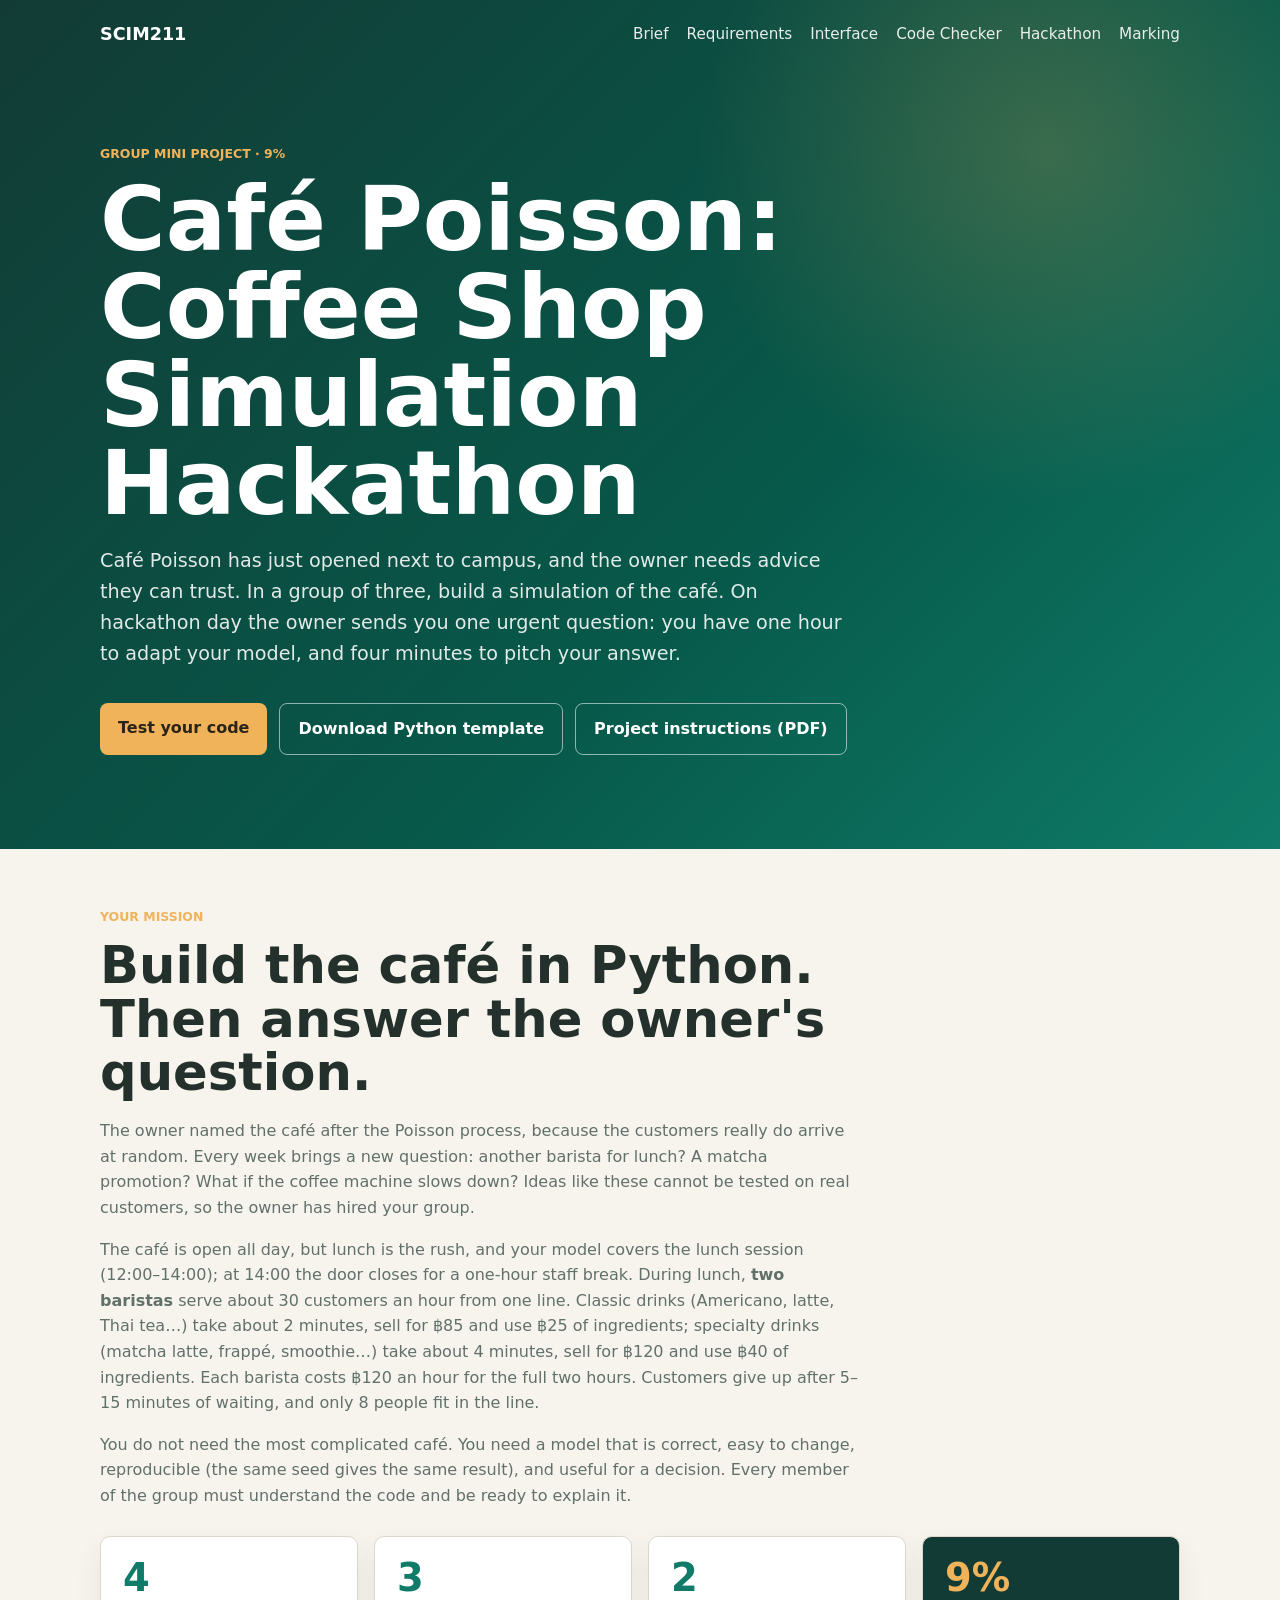
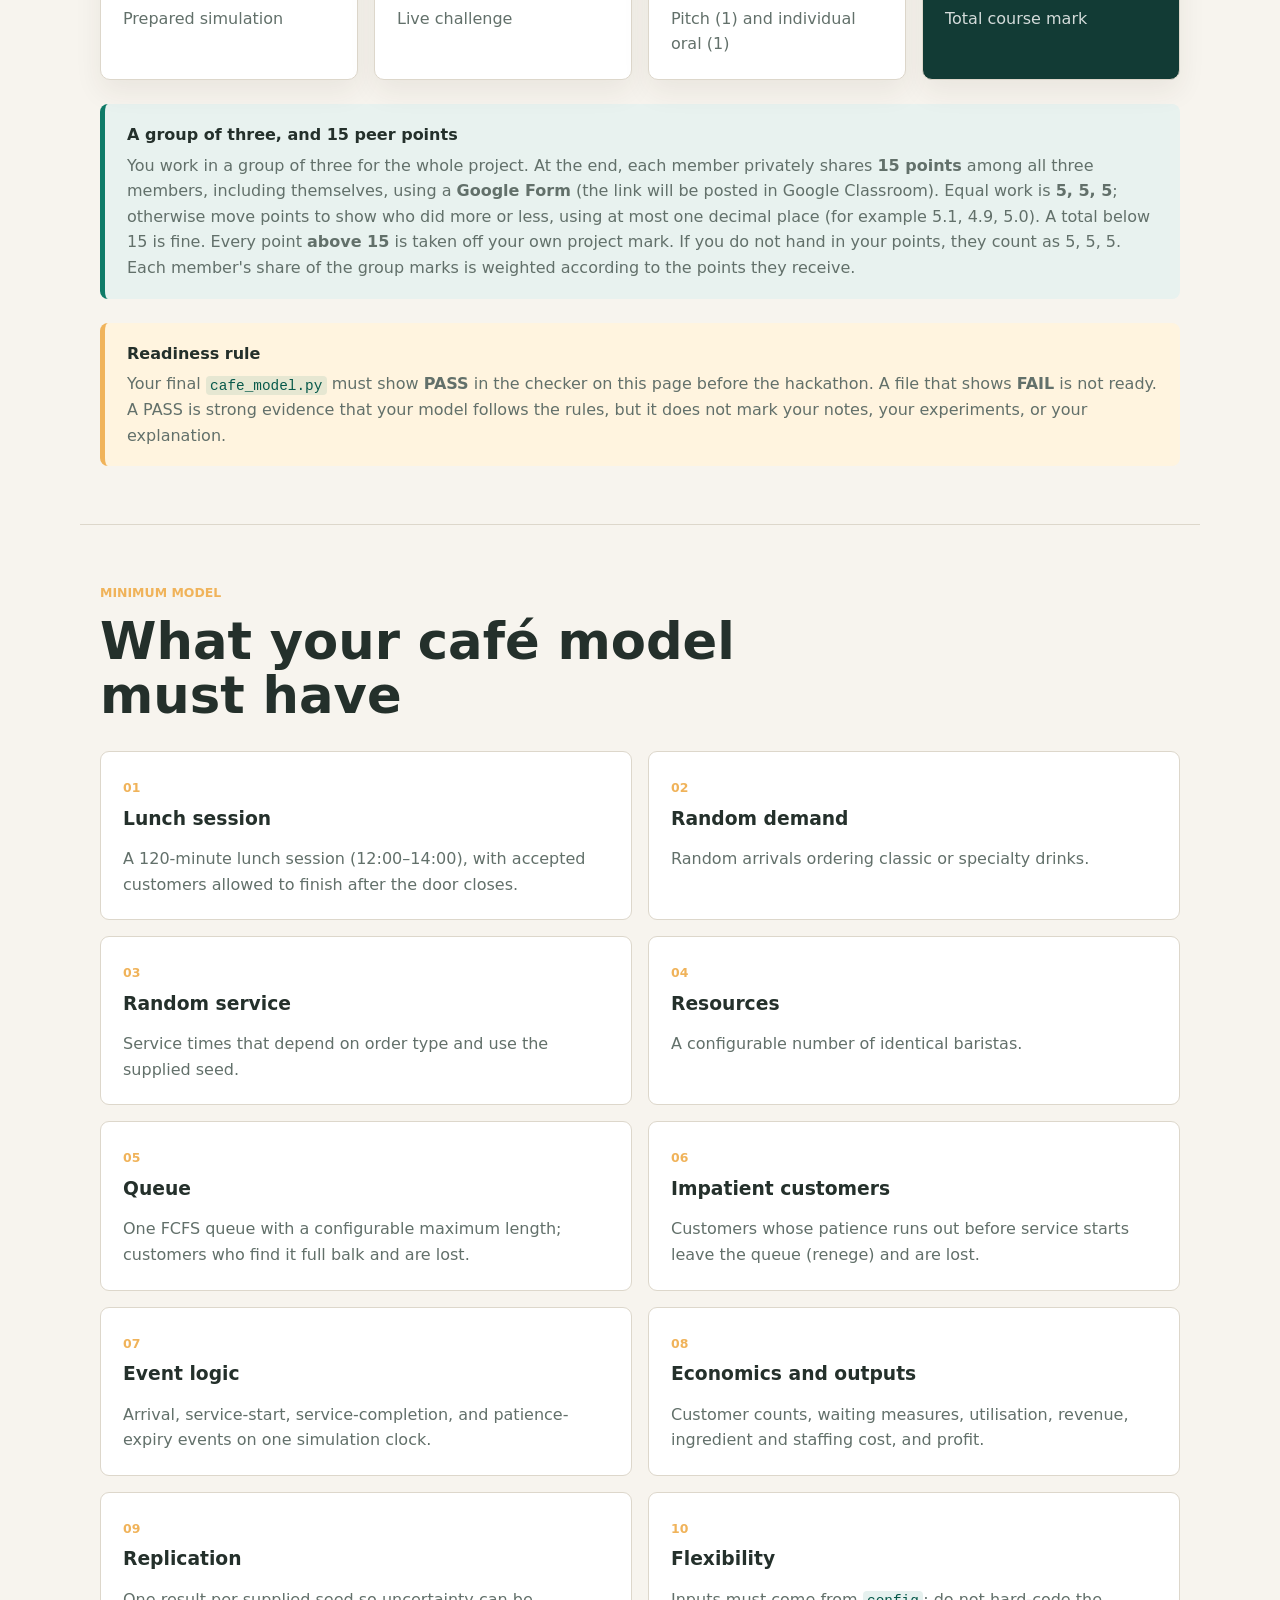
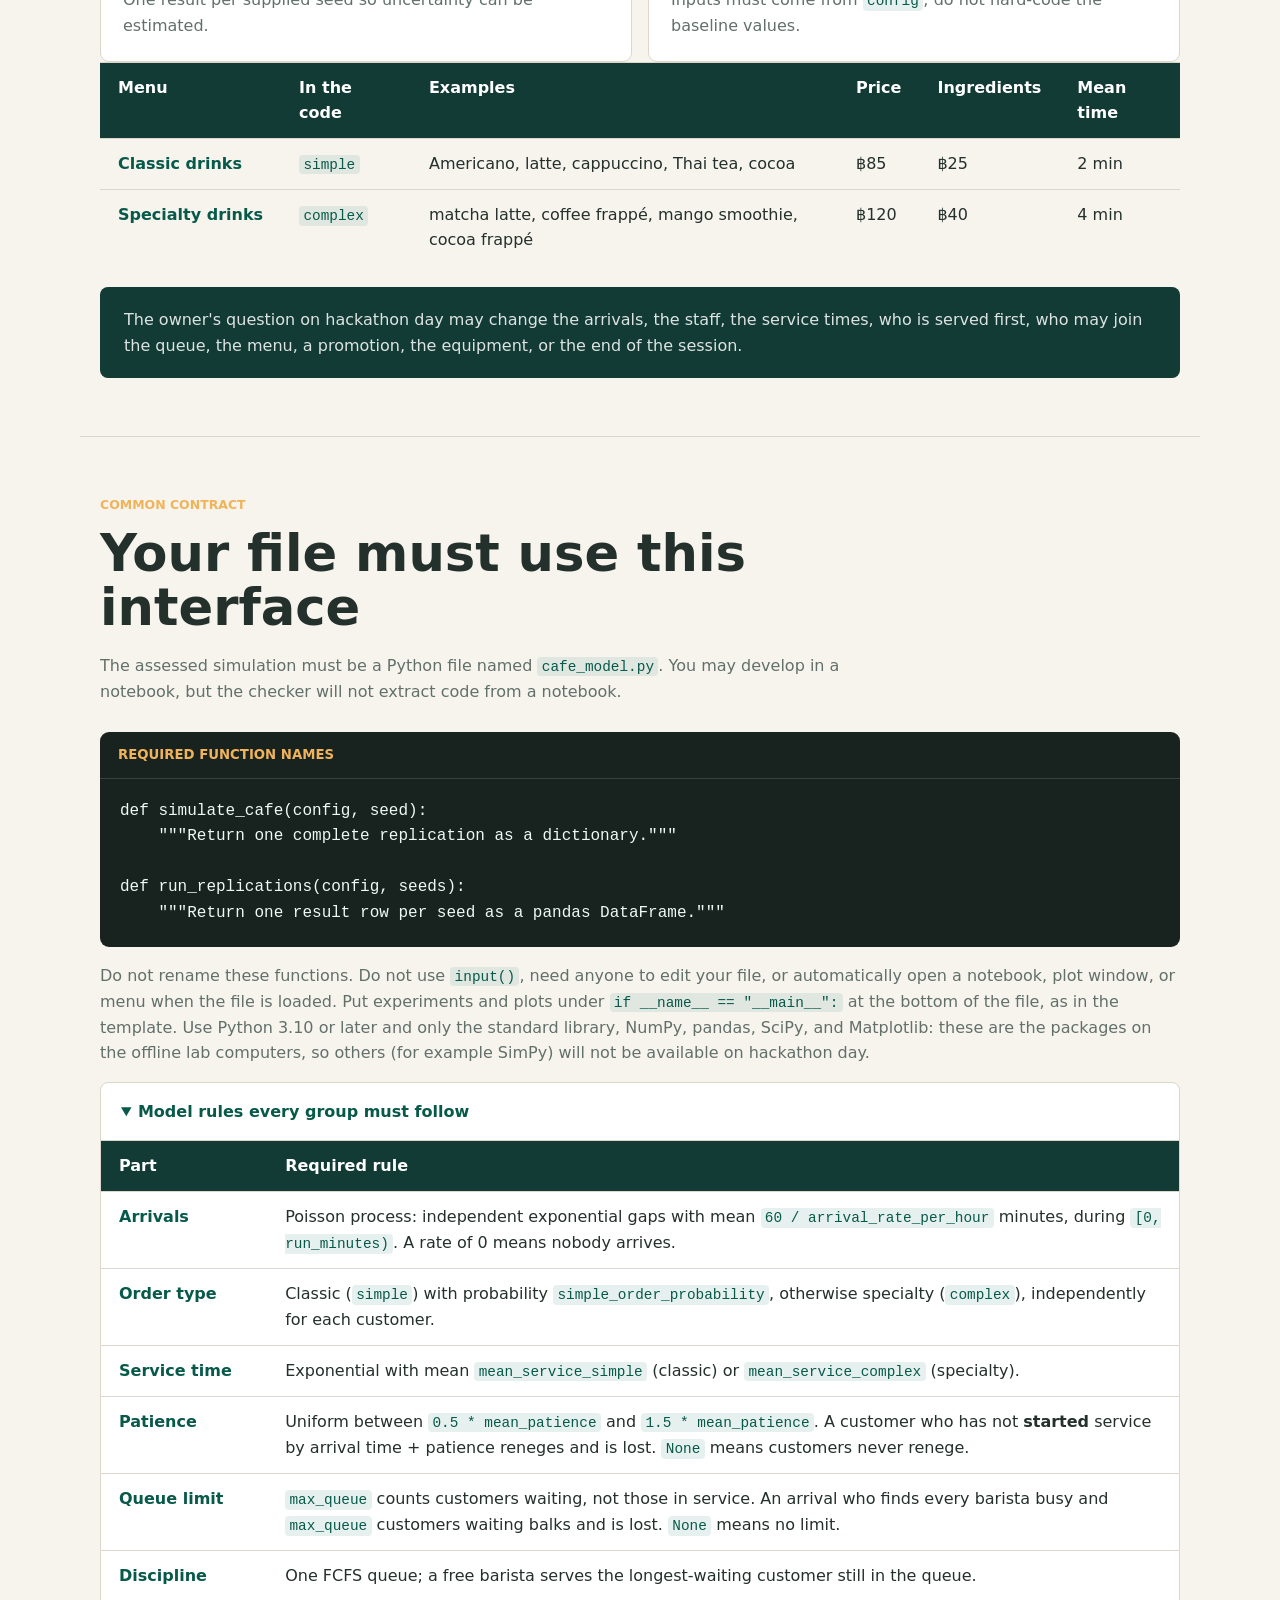
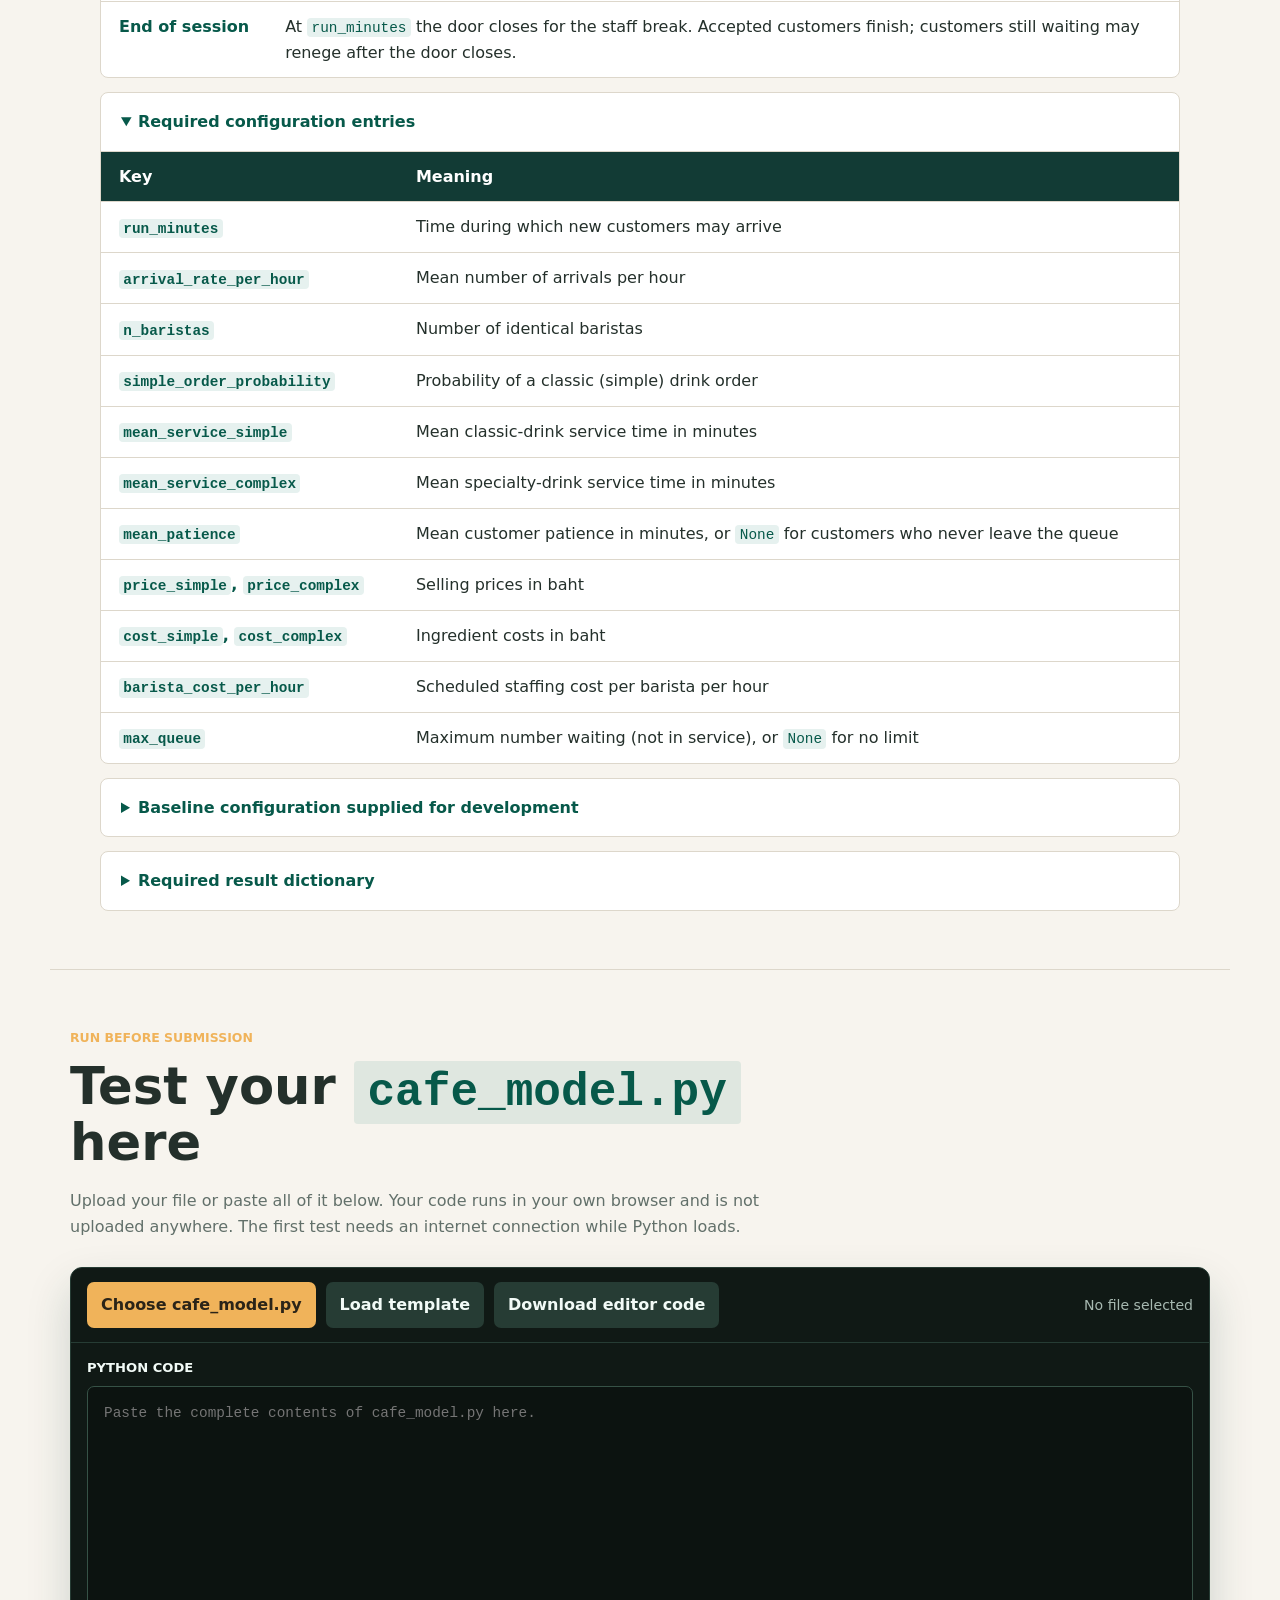
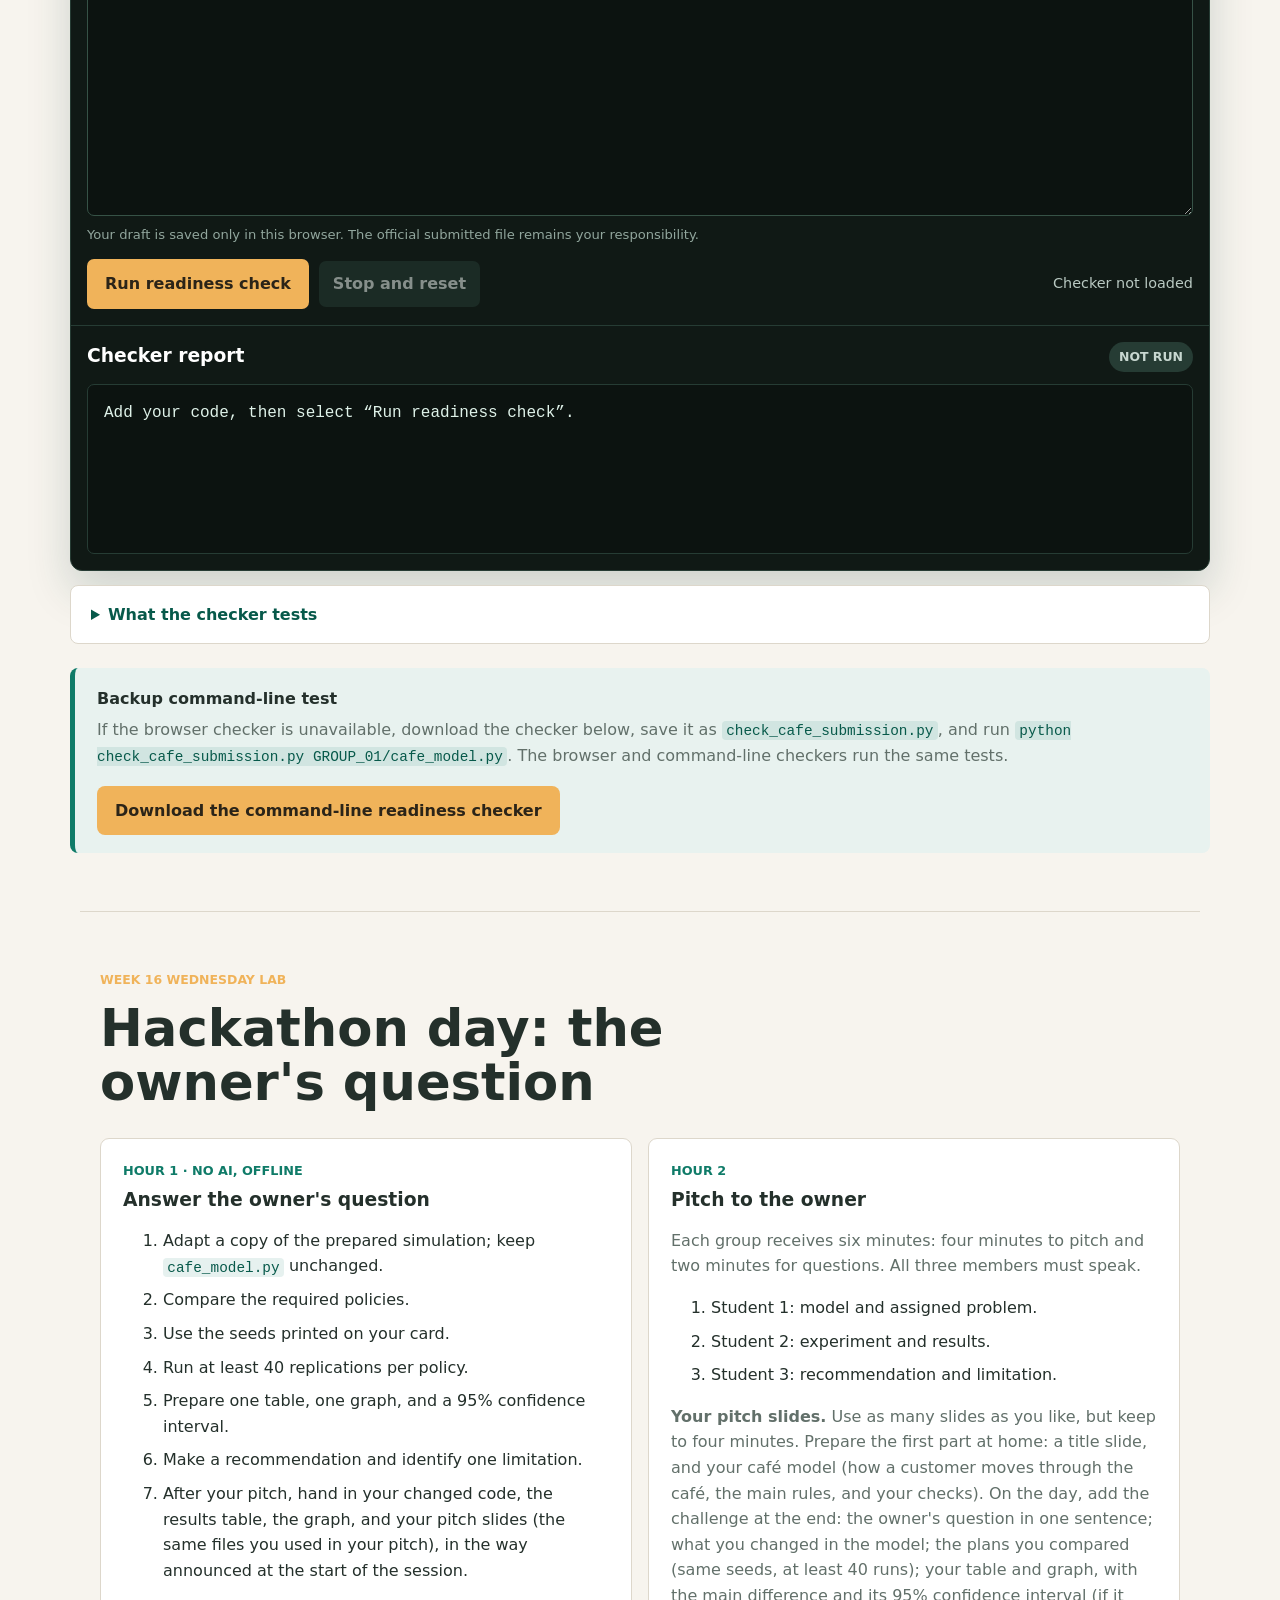
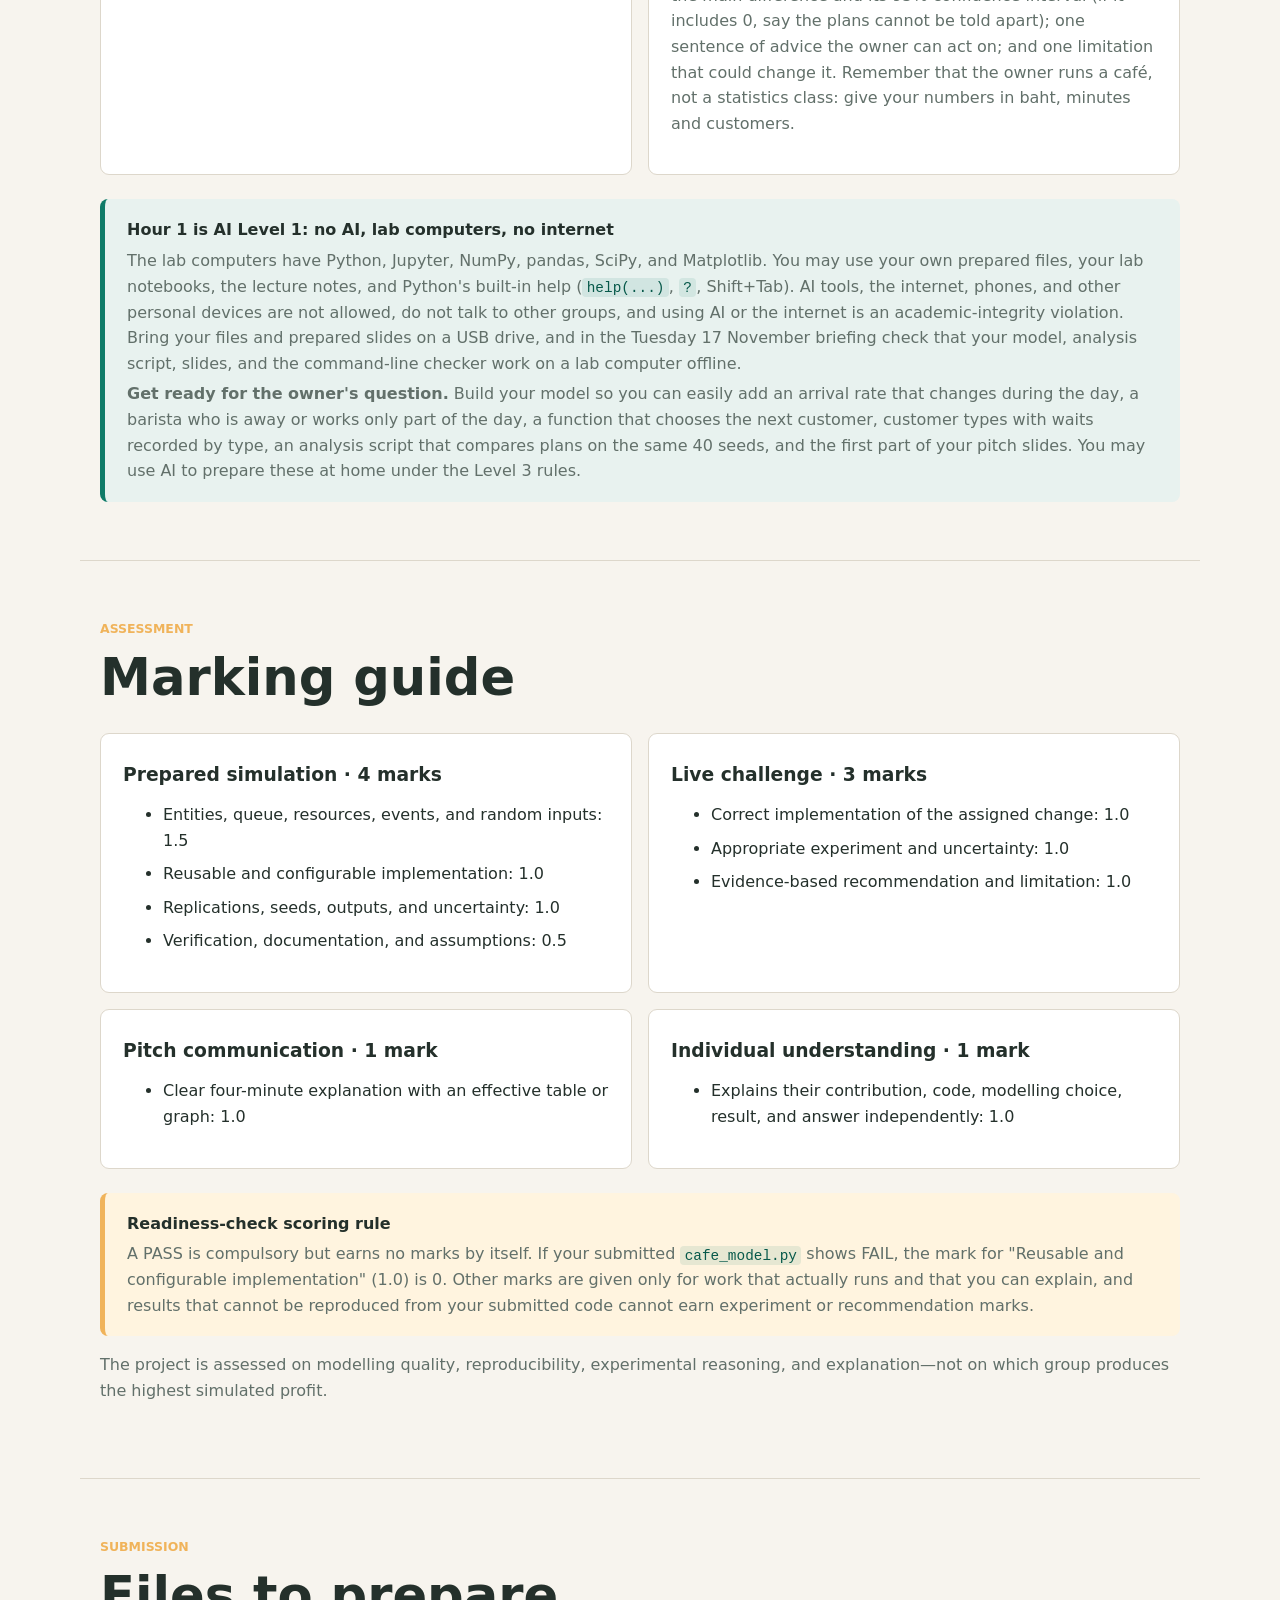
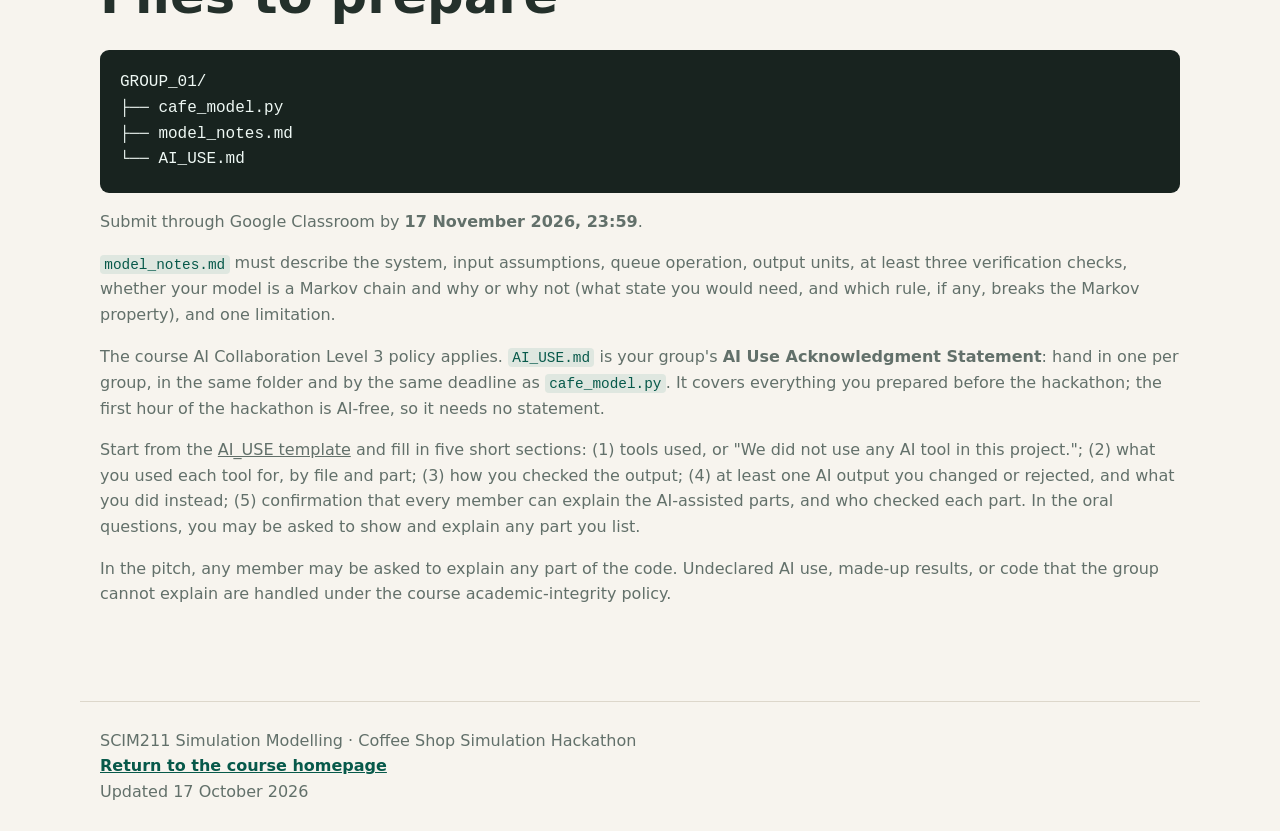
==== commit 679babea: "Publish student mini project and align course policies" ====
--- a/docs/mini-project.html
+++ b/docs/mini-project.html
@@ -3,9 +3,9 @@
   <head>
     <meta charset="utf-8">
     <meta name="viewport" content="width=device-width, initial-scale=1">
-    <meta name="description" content="Student handout and in-browser readiness checker for the SCIM211 Coffee Shop Simulation Hackathon.">
+    <meta name="description" content="Café Poisson: student handout and in-browser readiness checker for the SCIM211 Coffee Shop Simulation Hackathon.">
     <meta http-equiv="Content-Security-Policy" content="default-src 'self'; script-src 'self' 'wasm-unsafe-eval' https://cdn.jsdelivr.net; style-src 'self' 'unsafe-inline'; connect-src 'self' https://cdn.jsdelivr.net; worker-src 'self' blob:; img-src 'self' data:; font-src 'self'; object-src 'none'; base-uri 'self'; form-action 'none'">
-    <title>SCIM211 Coffee Shop Simulation Hackathon</title>
+    <title>Café Poisson · SCIM211 Hackathon</title>
     <link rel="stylesheet" href="style.css?v=assessment-20260728">
     <link rel="stylesheet" href="mini-project.css?v=20260919">
   </head>
@@ -25,14 +25,14 @@
 
       <section class="project-hero">
         <p class="eyebrow">Group Mini Project · 9%</p>
-        <h1>Coffee Shop Simulation Hackathon</h1>
+        <h1>Café Poisson: Coffee Shop Simulation Hackathon</h1>
         <p>
-          Build a reusable café simulation in a group of three. Bring a working model to the Week 16 Wednesday lab, adapt it to an unseen operational challenge in one hour, and defend your recommendation in a four-minute pitch.
+          Café Poisson has just opened next to campus, and the owner needs advice they can trust. In a group of three, build a simulation of the café. On hackathon day the owner sends you one urgent question: you have one hour to adapt your model, and four minutes to pitch your answer.
         </p>
         <div class="hero-actions">
           <a class="button primary" href="#checker">Test your code</a>
-          <a class="button secondary" href="mini-project-template.py" download>Download Python template</a>
-          <a class="button secondary" href="https://github.com/watthanan-jat/SCIM211-Simulation-Modelling/blob/main/mini_project/coffee_shop_hackathon_handout.md">Markdown handout</a>
+          <a class="button secondary" href="mini-project-template.py" download="cafe_model_template.py">Download Python template</a>
+          <a class="button secondary" href="mini-project-instructions.pdf" download="SCIM211_Cafe_Poisson_Project_Instructions.pdf">Project instructions (PDF)</a>
         </div>
       </section>
     </header>
@@ -41,44 +41,63 @@
       <section id="brief" class="section project-section">
         <div class="section-heading">
           <p class="eyebrow">Your Mission</p>
-          <h2>Prepare once. Adapt under pressure.</h2>
+          <h2>Build the café in Python. Then answer the owner's question.</h2>
           <p>
-            Your model does not need to be the most complicated café in the class. It must be correct, configurable, reproducible, and useful for making a decision. All three group members must understand the code and be ready to explain it.
+            The owner named the café after the Poisson process, because the customers really do arrive at random. Every week brings a new question: another barista for lunch? A matcha promotion? What if the coffee machine slows down? Ideas like these cannot be tested on real customers, so the owner has hired your group.</p>
+          <p>
+            The café is open all day, but lunch is the rush, and your model covers the lunch session (12:00–14:00); at 14:00 the door closes for a one-hour staff break. During lunch, <strong>two baristas</strong> serve about 30 customers an hour from one line. Classic drinks (Americano, latte, Thai tea…) take about 2 minutes, sell for ฿85 and use ฿25 of ingredients; specialty drinks (matcha latte, frappé, smoothie…) take about 4 minutes, sell for ฿120 and use ฿40 of ingredients. Each barista costs ฿120 an hour for the full two hours. Customers give up after 5–15 minutes of waiting, and only 8 people fit in the line.
+          </p>
+          <p>
+            You do not need the most complicated café. You need a model that is correct, easy to change, reproducible (the same seed gives the same result), and useful for a decision. Every member of the group must understand the code and be ready to explain it.
           </p>
         </div>
 
         <div class="weight-grid" aria-label="Project mark allocation">
           <article><strong>4</strong><span>Prepared simulation</span></article>
           <article><strong>3</strong><span>Live challenge</span></article>
-          <article><strong>2</strong><span>Pitch and defence</span></article>
+          <article><strong>2</strong><span>Pitch (1) and individual oral (1)</span></article>
           <article class="total"><strong>9%</strong><span>Total course mark</span></article>
+        </div>
+
+        <div class="notice">
+          <strong>A group of three, and 15 peer points</strong>
+          <p>You work in a group of three for the whole project. At the end, each member privately shares <strong>15 points</strong> among all three members, including themselves, using a <strong>Google Form</strong> (the link will be posted in Google Classroom). Equal work is <strong>5, 5, 5</strong>; otherwise move points to show who did more or less, using at most one decimal place (for example 5.1, 4.9, 5.0). A total below 15 is fine. Every point <strong>above 15</strong> is taken off your own project mark. If you do not hand in your points, they count as 5, 5, 5. Each member's share of the group marks is weighted according to the points they receive.</p>
         </div>
 
         <div class="notice important">
           <strong>Readiness rule</strong>
-          <p>Your final <code>cafe_model.py</code> must show <strong>PASS</strong> in the checker on this page before the hackathon. A file that shows <strong>FAIL</strong> is not a working submission. Passing confirms the required interface and basic consistency; it does not prove that every modelling assumption is correct.</p>
+          <p>Your final <code>cafe_model.py</code> must show <strong>PASS</strong> in the checker on this page before the hackathon. A file that shows <strong>FAIL</strong> is not ready. A PASS is strong evidence that your model follows the rules, but it does not mark your notes, your experiments, or your explanation.</p>
         </div>
       </section>
 
       <section id="requirements" class="section project-section divided">
         <div class="section-heading">
           <p class="eyebrow">Minimum Model</p>
-          <h2>What every café simulation must contain</h2>
+          <h2>What your café model must have</h2>
         </div>
         <div class="requirements-grid">
-          <article><span>01</span><h3>Operating period</h3><p>A 120-minute arrival period, with accepted customers allowed to finish after closing.</p></article>
-          <article><span>02</span><h3>Random demand</h3><p>Random arrivals and both simple and complex drink orders.</p></article>
+          <article><span>01</span><h3>Lunch session</h3><p>A 120-minute lunch session (12:00–14:00), with accepted customers allowed to finish after the door closes.</p></article>
+          <article><span>02</span><h3>Random demand</h3><p>Random arrivals ordering classic or specialty drinks.</p></article>
           <article><span>03</span><h3>Random service</h3><p>Service times that depend on order type and use the supplied seed.</p></article>
           <article><span>04</span><h3>Resources</h3><p>A configurable number of identical baristas.</p></article>
-          <article><span>05</span><h3>Queue</h3><p>FCFS service initially, with a configurable maximum queue and recorded lost customers.</p></article>
-          <article><span>06</span><h3>Event logic</h3><p>Arrival, service-start, and service-completion logic with a consistent simulation clock.</p></article>
-          <article><span>07</span><h3>Economics</h3><p>Revenue, ingredient cost, scheduled staffing cost, and profit.</p></article>
-          <article><span>08</span><h3>Outputs</h3><p>Customer counts, waiting measures, throughput, utilisation, revenue, cost, and profit.</p></article>
+          <article><span>05</span><h3>Queue</h3><p>One FCFS queue with a configurable maximum length; customers who find it full balk and are lost.</p></article>
+          <article><span>06</span><h3>Impatient customers</h3><p>Customers whose patience runs out before service starts leave the queue (renege) and are lost.</p></article>
+          <article><span>07</span><h3>Event logic</h3><p>Arrival, service-start, service-completion, and patience-expiry events on one simulation clock.</p></article>
+          <article><span>08</span><h3>Economics and outputs</h3><p>Customer counts, waiting measures, utilisation, revenue, ingredient and staffing cost, and profit.</p></article>
           <article><span>09</span><h3>Replication</h3><p>One result per supplied seed so uncertainty can be estimated.</p></article>
           <article><span>10</span><h3>Flexibility</h3><p>Inputs must come from <code>config</code>; do not hard-code the baseline values.</p></article>
         </div>
+        <div class="table-wrap">
+          <table class="contract-table">
+            <thead><tr><th>Menu</th><th>In the code</th><th>Examples</th><th>Price</th><th>Ingredients</th><th>Mean time</th></tr></thead>
+            <tbody>
+              <tr><td><strong>Classic drinks</strong></td><td><code>simple</code></td><td>Americano, latte, cappuccino, Thai tea, cocoa</td><td>฿85</td><td>฿25</td><td>2 min</td></tr>
+              <tr><td><strong>Specialty drinks</strong></td><td><code>complex</code></td><td>matcha latte, coffee frappé, mango smoothie, cocoa frappé</td><td>฿120</td><td>฿40</td><td>4 min</td></tr>
+            </tbody>
+          </table>
+        </div>
         <p class="scope-note">
-          The unseen challenge may change arrivals, staffing, service times, customer priority, queue admission, the menu, a promotion, an equipment condition, or the closing policy.
+          The owner's question on hackathon day may change the arrivals, the staff, the service times, who is served first, who may join the queue, the menu, a promotion, the equipment, or the end of the session.
         </p>
       </section>
 
@@ -99,8 +118,26 @@
         </div>
 
         <p>
-          Do not rename these functions. Do not use <code>input()</code>, require the instructor to edit your file, or automatically open a notebook, plot window, or menu when the file is loaded.
+          Do not rename these functions. Do not use <code>input()</code>, need anyone to edit your file, or automatically open a notebook, plot window, or menu when the file is loaded. Put experiments and plots under <code>if __name__ == "__main__":</code> at the bottom of the file, as in the template. Use Python 3.10 or later and only the standard library, NumPy, pandas, SciPy, and Matplotlib: these are the packages on the offline lab computers, so others (for example SimPy) will not be available on hackathon day.
         </p>
+
+        <details open>
+          <summary>Model rules every group must follow</summary>
+          <div class="table-wrap">
+            <table class="contract-table">
+              <thead><tr><th>Part</th><th>Required rule</th></tr></thead>
+              <tbody>
+                <tr><td>Arrivals</td><td>Poisson process: independent exponential gaps with mean <code>60 / arrival_rate_per_hour</code> minutes, during <code>[0, run_minutes)</code>. A rate of 0 means nobody arrives.</td></tr>
+                <tr><td>Order type</td><td>Classic (<code>simple</code>) with probability <code>simple_order_probability</code>, otherwise specialty (<code>complex</code>), independently for each customer.</td></tr>
+                <tr><td>Service time</td><td>Exponential with mean <code>mean_service_simple</code> (classic) or <code>mean_service_complex</code> (specialty).</td></tr>
+                <tr><td>Patience</td><td>Uniform between <code>0.5 * mean_patience</code> and <code>1.5 * mean_patience</code>. A customer who has not <strong>started</strong> service by arrival time + patience reneges and is lost. <code>None</code> means customers never renege.</td></tr>
+                <tr><td>Queue limit</td><td><code>max_queue</code> counts customers waiting, not those in service. An arrival who finds every barista busy and <code>max_queue</code> customers waiting balks and is lost. <code>None</code> means no limit.</td></tr>
+                <tr><td>Discipline</td><td>One FCFS queue; a free barista serves the longest-waiting customer still in the queue.</td></tr>
+                <tr><td>End of session</td><td>At <code>run_minutes</code> the door closes for the staff break. Accepted customers finish; customers still waiting may renege after the door closes.</td></tr>
+              </tbody>
+            </table>
+          </div>
+        </details>
 
         <details open>
           <summary>Required configuration entries</summary>
@@ -111,13 +148,14 @@
                 <tr><td><code>run_minutes</code></td><td>Time during which new customers may arrive</td></tr>
                 <tr><td><code>arrival_rate_per_hour</code></td><td>Mean number of arrivals per hour</td></tr>
                 <tr><td><code>n_baristas</code></td><td>Number of identical baristas</td></tr>
-                <tr><td><code>simple_order_probability</code></td><td>Probability of a simple drink order</td></tr>
-                <tr><td><code>mean_service_simple</code></td><td>Mean simple-drink service time in minutes</td></tr>
-                <tr><td><code>mean_service_complex</code></td><td>Mean complex-drink service time in minutes</td></tr>
+                <tr><td><code>simple_order_probability</code></td><td>Probability of a classic (simple) drink order</td></tr>
+                <tr><td><code>mean_service_simple</code></td><td>Mean classic-drink service time in minutes</td></tr>
+                <tr><td><code>mean_service_complex</code></td><td>Mean specialty-drink service time in minutes</td></tr>
+                <tr><td><code>mean_patience</code></td><td>Mean customer patience in minutes, or <code>None</code> for customers who never leave the queue</td></tr>
                 <tr><td><code>price_simple</code>, <code>price_complex</code></td><td>Selling prices in baht</td></tr>
                 <tr><td><code>cost_simple</code>, <code>cost_complex</code></td><td>Ingredient costs in baht</td></tr>
                 <tr><td><code>barista_cost_per_hour</code></td><td>Scheduled staffing cost per barista per hour</td></tr>
-                <tr><td><code>max_queue</code></td><td>Maximum number waiting, or <code>None</code> for no limit</td></tr>
+                <tr><td><code>max_queue</code></td><td>Maximum number waiting (not in service), or <code>None</code> for no limit</td></tr>
               </tbody>
             </table>
           </div>
@@ -127,11 +165,12 @@
           <summary>Baseline configuration supplied for development</summary>
           <pre class="compact-code"><code>BASE_CONFIG = {
     "run_minutes": 120.0,
-    "arrival_rate_per_hour": 24.0,
+    "arrival_rate_per_hour": 30.0,
     "n_baristas": 2,
     "simple_order_probability": 0.45,
     "mean_service_simple": 2.0,
     "mean_service_complex": 4.0,
+    "mean_patience": 10.0,
     "price_simple": 85.0,
     "price_complex": 120.0,
     "cost_simple": 25.0,
@@ -148,18 +187,22 @@
               <thead><tr><th>Field</th><th>Required meaning</th></tr></thead>
               <tbody>
                 <tr><td><code>run_minutes</code></td><td>Configured arrival horizon</td></tr>
-                <tr><td><code>finish_time</code></td><td>Later of closing time and last completion</td></tr>
+                <tr><td><code>finish_time</code></td><td>Later of <code>run_minutes</code> (door closes) and the last completion</td></tr>
                 <tr><td><code>n_arrivals</code></td><td>Total arrivals</td></tr>
-                <tr><td><code>n_served</code>, <code>n_lost</code></td><td>Customers completed and refused</td></tr>
-                <tr><td><code>n_served_simple</code>, <code>n_served_complex</code></td><td>Completed orders by type</td></tr>
-                <tr><td><code>mean_wait</code>, <code>p90_wait</code>, <code>max_wait</code></td><td>Served-customer waiting times in minutes</td></tr>
+                <tr><td><code>n_served</code></td><td>Customers who completed service</td></tr>
+                <tr><td><code>n_balked</code>, <code>n_reneged</code></td><td>Customers turned away by a full queue, and customers who left when their patience ran out</td></tr>
+                <tr><td><code>n_lost</code></td><td><code>n_balked + n_reneged</code></td></tr>
+                <tr><td><code>n_served_simple</code>, <code>n_served_complex</code></td><td>Completed classic and specialty orders</td></tr>
+                <tr><td><code>mean_wait</code>, <code>p90_wait</code>, <code>max_wait</code></td><td>Served customers' time from arrival to <em>start</em> of service, in minutes; use <code>np.percentile(waits, 90)</code> with NumPy's default (linear) method; other percentile definitions can fail the statistical checks.</td></tr>
                 <tr><td><code>throughput_per_hour</code></td><td><code>n_served / (run_minutes / 60)</code></td></tr>
                 <tr><td><code>utilisation</code></td><td>Busy time divided by <code>n_baristas * finish_time</code></td></tr>
-                <tr><td><code>revenue</code>, <code>total_cost</code>, <code>profit</code></td><td>Financial outputs in baht</td></tr>
+                <tr><td><code>revenue</code></td><td>Selling price of every completed order, in baht</td></tr>
+                <tr><td><code>total_cost</code></td><td>Ingredient cost of completed orders + <code>n_baristas * barista_cost_per_hour * run_minutes / 60</code></td></tr>
+                <tr><td><code>profit</code></td><td><code>revenue - total_cost</code></td></tr>
               </tbody>
             </table>
           </div>
-          <p>When nobody is served, waiting-time outputs must be <code>0.0</code>. Counts must satisfy <code>n_arrivals = n_served + n_lost</code> and <code>n_served = n_served_simple + n_served_complex</code>.</p>
+          <p>When nobody is served, waiting-time outputs must be <code>0.0</code>. Counts must satisfy <code>n_arrivals = n_served + n_lost</code>, <code>n_lost = n_balked + n_reneged</code>, and <code>n_served = n_served_simple + n_served_complex</code>.</p>
         </details>
       </section>
 
@@ -167,7 +210,7 @@
         <div class="section-heading">
           <p class="eyebrow">Run Before Submission</p>
           <h2>Test your <code>cafe_model.py</code> here</h2>
-          <p>Upload your file or paste its complete contents below. The code runs locally in your browser and is not uploaded to the course website. The first test requires an internet connection while the Python runtime loads.</p>
+          <p>Upload your file or paste all of it below. Your code runs in your own browser and is not uploaded anywhere. The first test needs an internet connection while Python loads.</p>
         </div>
 
         <div class="checker-shell">
@@ -200,55 +243,64 @@
 
         <details class="checks-list">
           <summary>What the checker tests</summary>
+          <p><strong>Contract checks</strong></p>
           <ul>
-            <li>The file executes and defines both required functions.</li>
-            <li>The official configuration works without editing the file.</li>
+            <li>The file loads and defines both required functions.</li>
+            <li>The official configuration works without editing the file, and the configuration dictionary is not changed.</li>
             <li>Required results are numeric, finite, nonnegative where appropriate, and internally consistent.</li>
             <li>Customer counts, order counts, revenue, cost, profit, and throughput balance.</li>
-            <li>The same seed reproduces the same result and different seeds produce stochastic variation.</li>
-            <li>Zero demand produces zero arrivals and service outputs.</li>
-            <li>Order-type probabilities and queue limits affect the model.</li>
-            <li>Additional baristas do not increase mean waiting in the stress scenario.</li>
-            <li>The model does not alter the supplied configuration dictionary.</li>
+            <li>No served customer waited longer than the largest possible patience.</li>
+            <li>The same seed reproduces a run and a different seed changes it.</li>
+            <li>Zero demand, single-drink menus, <code>max_queue = 0</code>, and <code>None</code> settings behave correctly.</li>
             <li>The replication function returns one correct row per seed.</li>
           </ul>
+          <p><strong>Statistical checks</strong></p>
+          <p>Your model is run for 100 seeds in each of six configurations (standard café, single barista, busy café with a short queue limit, very impatient customers, larger café with a different menu and prices, long quiet day). The average of each output is compared with the reference model. Your numbers will not match exactly, and they do not need to: the check fails only when the difference is more than 5 standard errors, which a correct model almost never produces. These checks run your model about 600 times and usually take under a minute.</p>
         </details>
 
         <div class="notice">
           <strong>Backup command-line test</strong>
-          <p>If the browser checker is unavailable, run <code>python mini_project/check_cafe_submission.py GROUP_01/cafe_model.py</code> from a local copy of the repository.</p>
-          <p><a class="button project-button" href="https://github.com/watthanan-jat/SCIM211-Simulation-Modelling/raw/refs/heads/main/mini_project/check_cafe_submission.py">Download the command-line readiness checker</a></p>
+          <p>If the browser checker is unavailable, download the checker below, save it as <code>check_cafe_submission.py</code>, and run <code>python check_cafe_submission.py GROUP_01/cafe_model.py</code>. The browser and command-line checkers run the same tests.</p>
+          <p><a class="button project-button" href="mini-project-checker.py" download="check_cafe_submission.py">Download the command-line readiness checker</a></p>
         </div>
       </section>
 
       <section id="hackathon" class="section project-section divided">
         <div class="section-heading">
           <p class="eyebrow">Week 16 Wednesday Lab</p>
-          <h2>Two-hour hackathon format</h2>
+          <h2>Hackathon day: the owner's question</h2>
         </div>
         <div class="timeline">
           <article>
-            <div class="timeline-time">Hour 1</div>
-            <h3>Assigned challenge</h3>
+            <div class="timeline-time">Hour 1 · No AI, offline</div>
+            <h3>Answer the owner's question</h3>
             <ol>
-              <li>Adapt the prepared simulation.</li>
+              <li>Adapt a copy of the prepared simulation; keep <code>cafe_model.py</code> unchanged.</li>
               <li>Compare the required policies.</li>
-              <li>Use the instructor-supplied seeds.</li>
+              <li>Use the seeds printed on your card.</li>
               <li>Run at least 40 replications per policy.</li>
               <li>Prepare one table, one graph, and a 95% confidence interval.</li>
               <li>Make a recommendation and identify one limitation.</li>
+              <li>After your pitch, hand in your changed code, the results table, the graph, and your pitch slides (the same files you used in your pitch), in the way announced at the start of the session.</li>
             </ol>
           </article>
           <article>
             <div class="timeline-time">Hour 2</div>
-            <h3>Pitch and questions</h3>
-            <p>Each group receives six minutes: four minutes to pitch and two minutes for questions.</p>
+            <h3>Pitch to the owner</h3>
+            <p>Each group receives six minutes: four minutes to pitch and two minutes for questions. All three members must speak.</p>
             <ol>
               <li>Student 1: model and assigned problem.</li>
               <li>Student 2: experiment and results.</li>
               <li>Student 3: recommendation and limitation.</li>
             </ol>
-          </article>
+            <p><strong>Your pitch slides.</strong> Use as many slides as you like, but keep to four minutes. Prepare the first part at home: a title slide, and your café model (how a customer moves through the café, the main rules, and your checks). On the day, add the challenge at the end: the owner's question in one sentence; what you changed in the model; the plans you compared (same seeds, at least 40 runs); your table and graph, with the main difference and its 95% confidence interval (if it includes 0, say the plans cannot be told apart); one sentence of advice the owner can act on; and one limitation that could change it. Remember that the owner runs a café, not a statistics class: give your numbers in baht, minutes and customers.</p>
+          </article>
+        </div>
+
+        <div class="notice">
+          <strong>Hour 1 is AI Level 1: no AI, lab computers, no internet</strong>
+          <p>The lab computers have Python, Jupyter, NumPy, pandas, SciPy, and Matplotlib. You may use your own prepared files, your lab notebooks, the lecture notes, and Python's built-in help (<code>help(...)</code>, <code>?</code>, Shift+Tab). AI tools, the internet, phones, and other personal devices are not allowed, do not talk to other groups, and using AI or the internet is an academic-integrity violation. Bring your files and prepared slides on a USB drive, and in the Tuesday 17 November briefing check that your model, analysis script, slides, and the command-line checker work on a lab computer offline.</p>
+          <p><strong>Get ready for the owner's question.</strong> Build your model so you can easily add an arrival rate that changes during the day, a barista who is away or works only part of the day, a function that chooses the next customer, customer types with waits recorded by type, an analysis script that compares plans on the same 40 seeds, and the first part of your pitch slides. You may use AI to prepare these at home under the Level 3 rules.</p>
         </div>
       </section>
 
@@ -290,31 +342,8 @@
         </div>
         <div class="notice important">
           <strong>Readiness-check scoring rule</strong>
-          <p>PASS is compulsory but earns no automatic marks. If the submitted file displays FAIL, the common-interface criterion receives 0. Other criteria are marked only from evidence that genuinely runs and can be explained.</p>
-        </div>
-        <details>
-          <summary>Detailed performance descriptors</summary>
-          <div class="table-wrap">
-            <table class="contract-table rubric-table">
-              <thead>
-                <tr><th>Criterion</th><th>Full achievement</th><th>Partial achievement</th><th>Not demonstrated</th></tr>
-              </thead>
-              <tbody>
-                <tr><td>A1 · 1.5</td><td>Correct arrivals, orders, service, FCFS queue, baristas, queue limit, completions, and accounting.</td><td>Model runs, but an important queue, event, resource, or customer rule is incomplete or incorrect.</td><td>No usable model output or explanation of the event logic.</td></tr>
-                <tr><td>A2 · 1.0</td><td>Checker PASS; required functions work; inputs come from config; scenarios need no rewrite.</td><td>Some hard-coding or manual intervention remains.</td><td>Submitted checker result is FAIL.</td></tr>
-                <tr><td>A3 · 1.0</td><td>Reproducible seeds, replication table, correct outputs, and usable uncertainty estimates.</td><td>Replications work but seeds, output definitions, or uncertainty are incomplete.</td><td>No reproducible simulation output.</td></tr>
-                <tr><td>A4 · 0.5</td><td>Complete notes, units, assumptions, three checks, limitation, and AI statement.</td><td>Documentation is present but one or more elements are weak.</td><td>Required documentation is absent.</td></tr>
-                <tr><td>B1 · 1.0</td><td>Assigned change and every required alternative are implemented correctly.</td><td>An important rule is simplified incorrectly or only some alternatives work.</td><td>No working challenge modification.</td></tr>
-                <tr><td>B2 · 1.0</td><td>Same supplied seeds, at least 40 replications, useful displays, and a correct 95% interval.</td><td>Policies are compared, but design or uncertainty has a material weakness.</td><td>No reproducible comparison.</td></tr>
-                <tr><td>B3 · 1.0</td><td>Evidence-based decision addressing uncertainty, trade-offs, and a consequential limitation.</td><td>Recommendation uses limited evidence or a generic limitation.</td><td>No defensible recommendation.</td></tr>
-                <tr><td>C · 1.0</td><td>Clear, readable, complete four-minute group pitch delivered within time.</td><td>Main idea is understandable but evidence, visual, or timing is weak.</td><td>No pitch.</td></tr>
-                <tr><td>D · 1.0</td><td>Student independently explains contribution, code, choice, result, and answer.</td><td>Student understands the overview but not an important part of the work.</td><td>No participation or demonstrated understanding.</td></tr>
-              </tbody>
-            </table>
-          </div>
-          <p>Intermediate performance may receive 0.25 or 0.75 where applicable. The complete analytic rubric is provided with the project materials.</p>
-        </details>
-        <p><a class="button project-button" href="https://github.com/watthanan-jat/SCIM211-Simulation-Modelling/blob/main/mini_project/mini_project_rubric.md">Open the complete analytic rubric</a></p>
+          <p>A PASS is compulsory but earns no marks by itself. If your submitted <code>cafe_model.py</code> shows FAIL, the mark for "Reusable and configurable implementation" (1.0) is 0. Other marks are given only for work that actually runs and that you can explain, and results that cannot be reproduced from your submitted code cannot earn experiment or recommendation marks.</p>
+        </div>
         <p>The project is assessed on modelling quality, reproducibility, experimental reasoning, and explanation—not on which group produces the highest simulated profit.</p>
       </section>
 
@@ -327,17 +356,20 @@
 ├── cafe_model.py
 ├── model_notes.md
 └── AI_USE.md</code></pre>
-        <p><code>model_notes.md</code> must describe the system, input assumptions, queue operation, output units, at least three verification checks, and one limitation.</p>
-        <p>The course AI Collaboration Level 3 policy applies. In <code>AI_USE.md</code>, identify any AI tool used, how it was used, and how the group checked or revised its output. If no AI tool was used, say so explicitly.</p>
+        <p>Submit through Google Classroom by <strong>17 November 2026, 23:59</strong>.</p>
+        <p><code>model_notes.md</code> must describe the system, input assumptions, queue operation, output units, at least three verification checks, whether your model is a Markov chain and why or why not (what state you would need, and which rule, if any, breaks the Markov property), and one limitation.</p>
+        <p>The course AI Collaboration Level 3 policy applies. <code>AI_USE.md</code> is your group's <strong>AI Use Acknowledgment Statement</strong>: hand in one per group, in the same folder and by the same deadline as <code>cafe_model.py</code>. It covers everything you prepared before the hackathon; the first hour of the hackathon is AI-free, so it needs no statement.</p>
+        <p>Start from the <a href="mini-project-AI_USE_template.md" download="AI_USE_template.md">AI_USE template</a> and fill in five short sections: (1) tools used, or "We did not use any AI tool in this project."; (2) what you used each tool for, by file and part; (3) how you checked the output; (4) at least one AI output you changed or rejected, and what you did instead; (5) confirmation that every member can explain the AI-assisted parts, and who checked each part. In the oral questions, you may be asked to show and explain any part you list.</p>
+        <p>In the pitch, any member may be asked to explain any part of the code. Undeclared AI use, made-up results, or code that the group cannot explain are handled under the course academic-integrity policy.</p>
       </section>
     </main>
 
     <footer>
       <p>SCIM211 Simulation Modelling · Coffee Shop Simulation Hackathon</p>
       <p><a href="index.html">Return to the course homepage</a></p>
-      <p>Updated <time datetime="2026-09-19">19 September 2026</time></p>
+      <p>Updated <time datetime="2026-10-17">17 October 2026</time></p>
     </footer>
 
-    <script type="module" src="mini-project.js?v=20260919b"></script>
+    <script type="module" src="mini-project.js?v=20261016"></script>
   </body>
 </html>
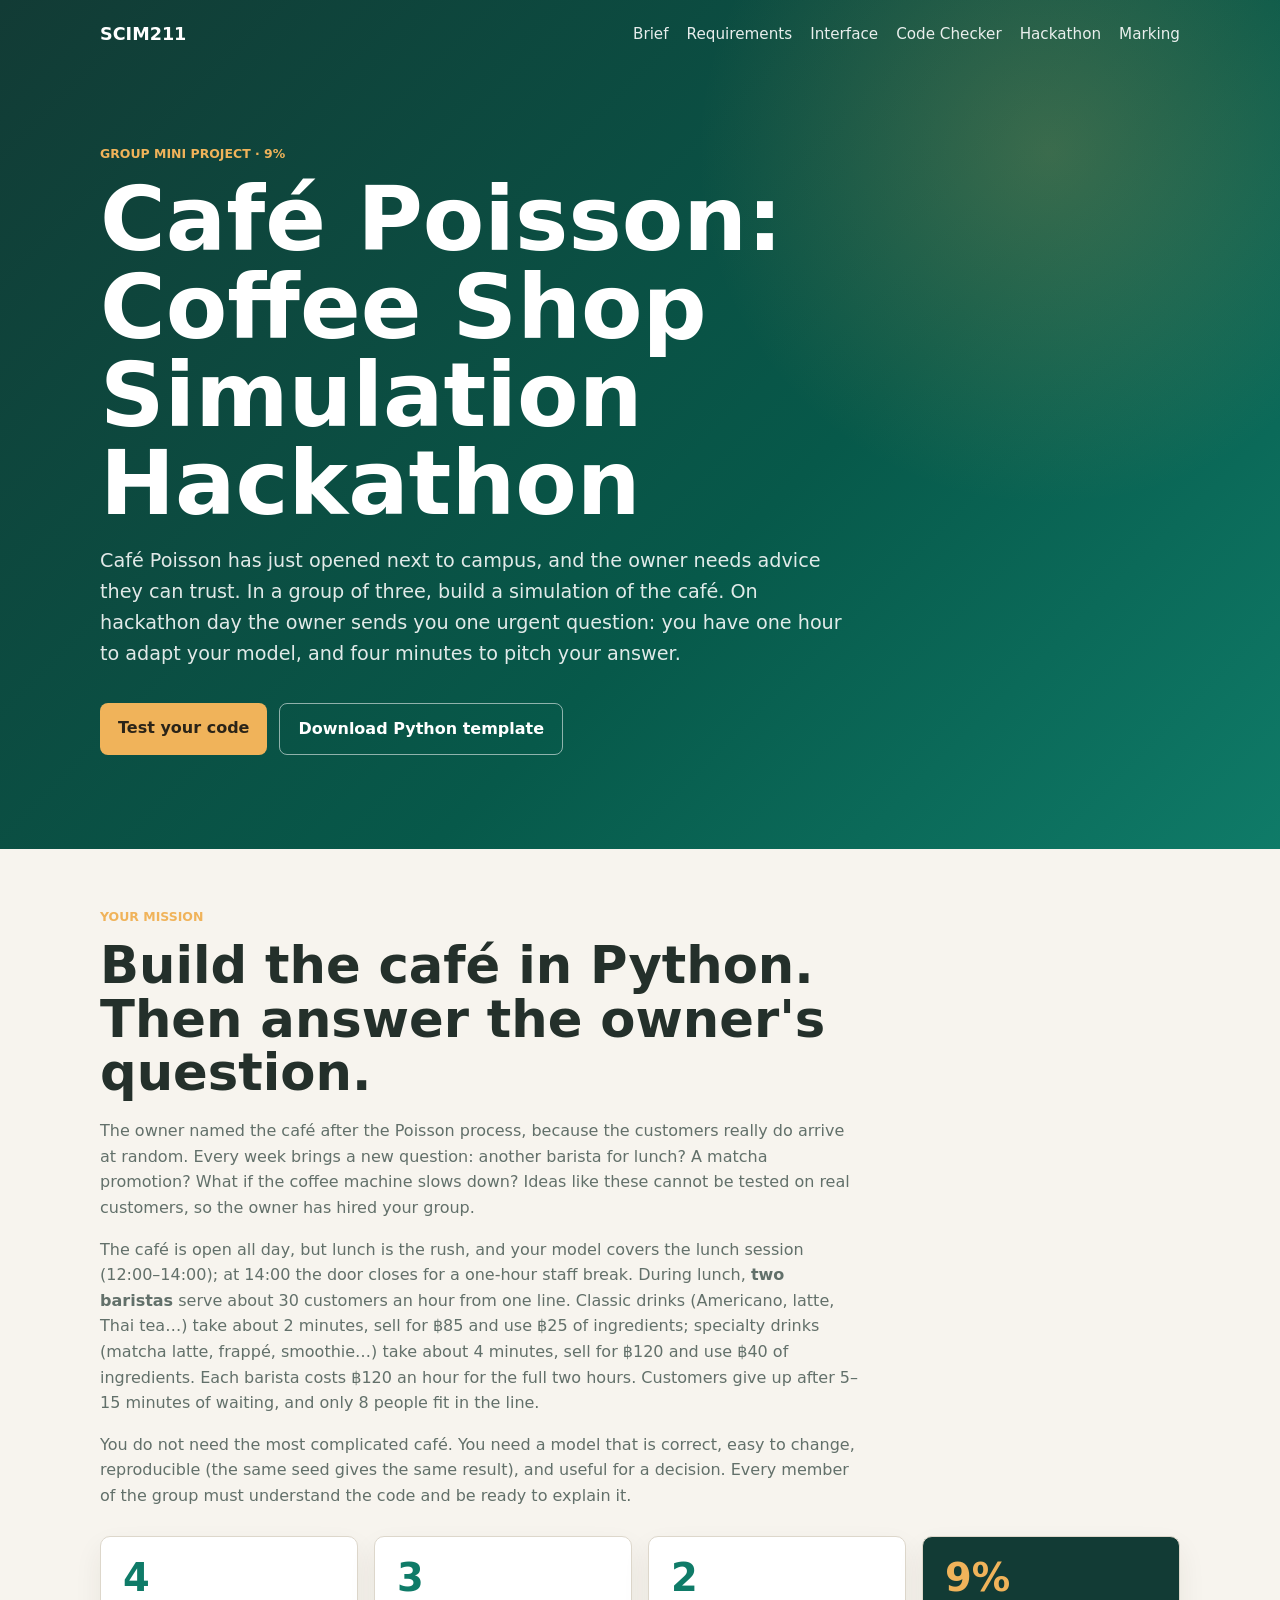
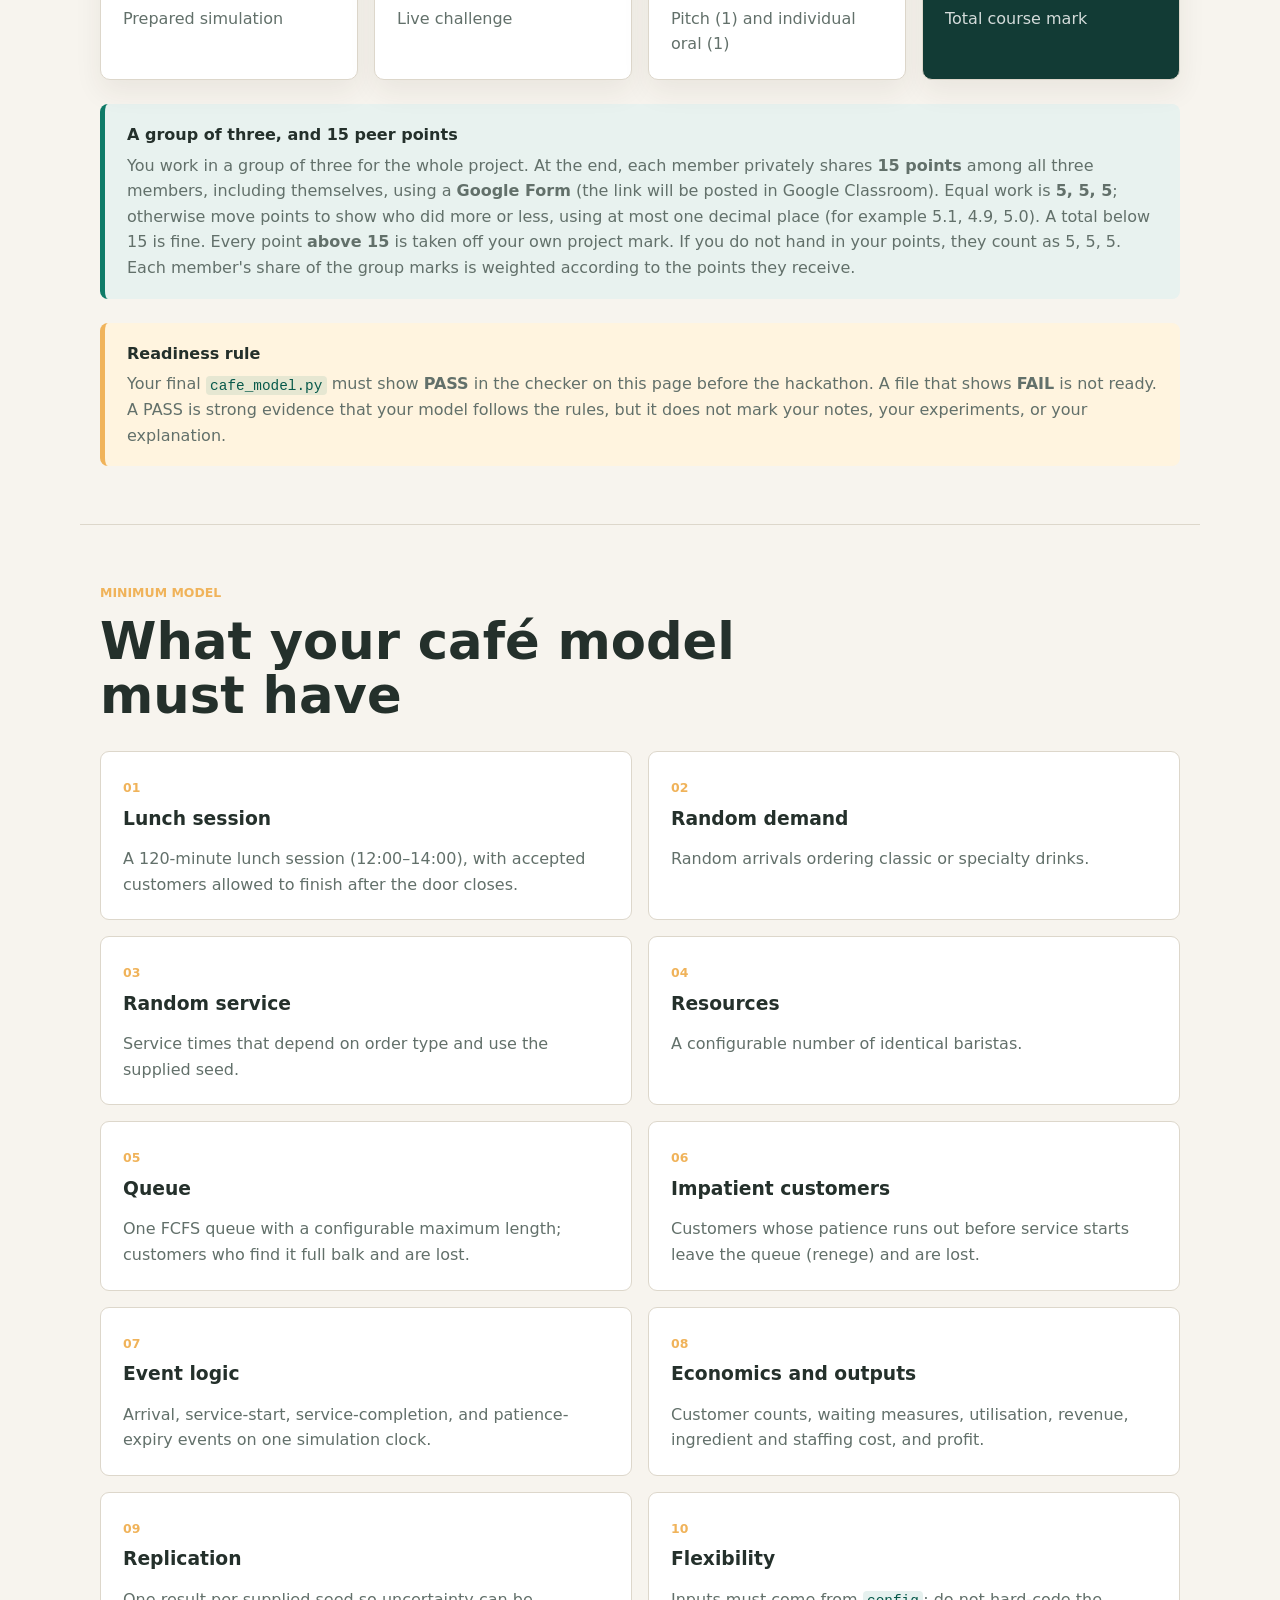
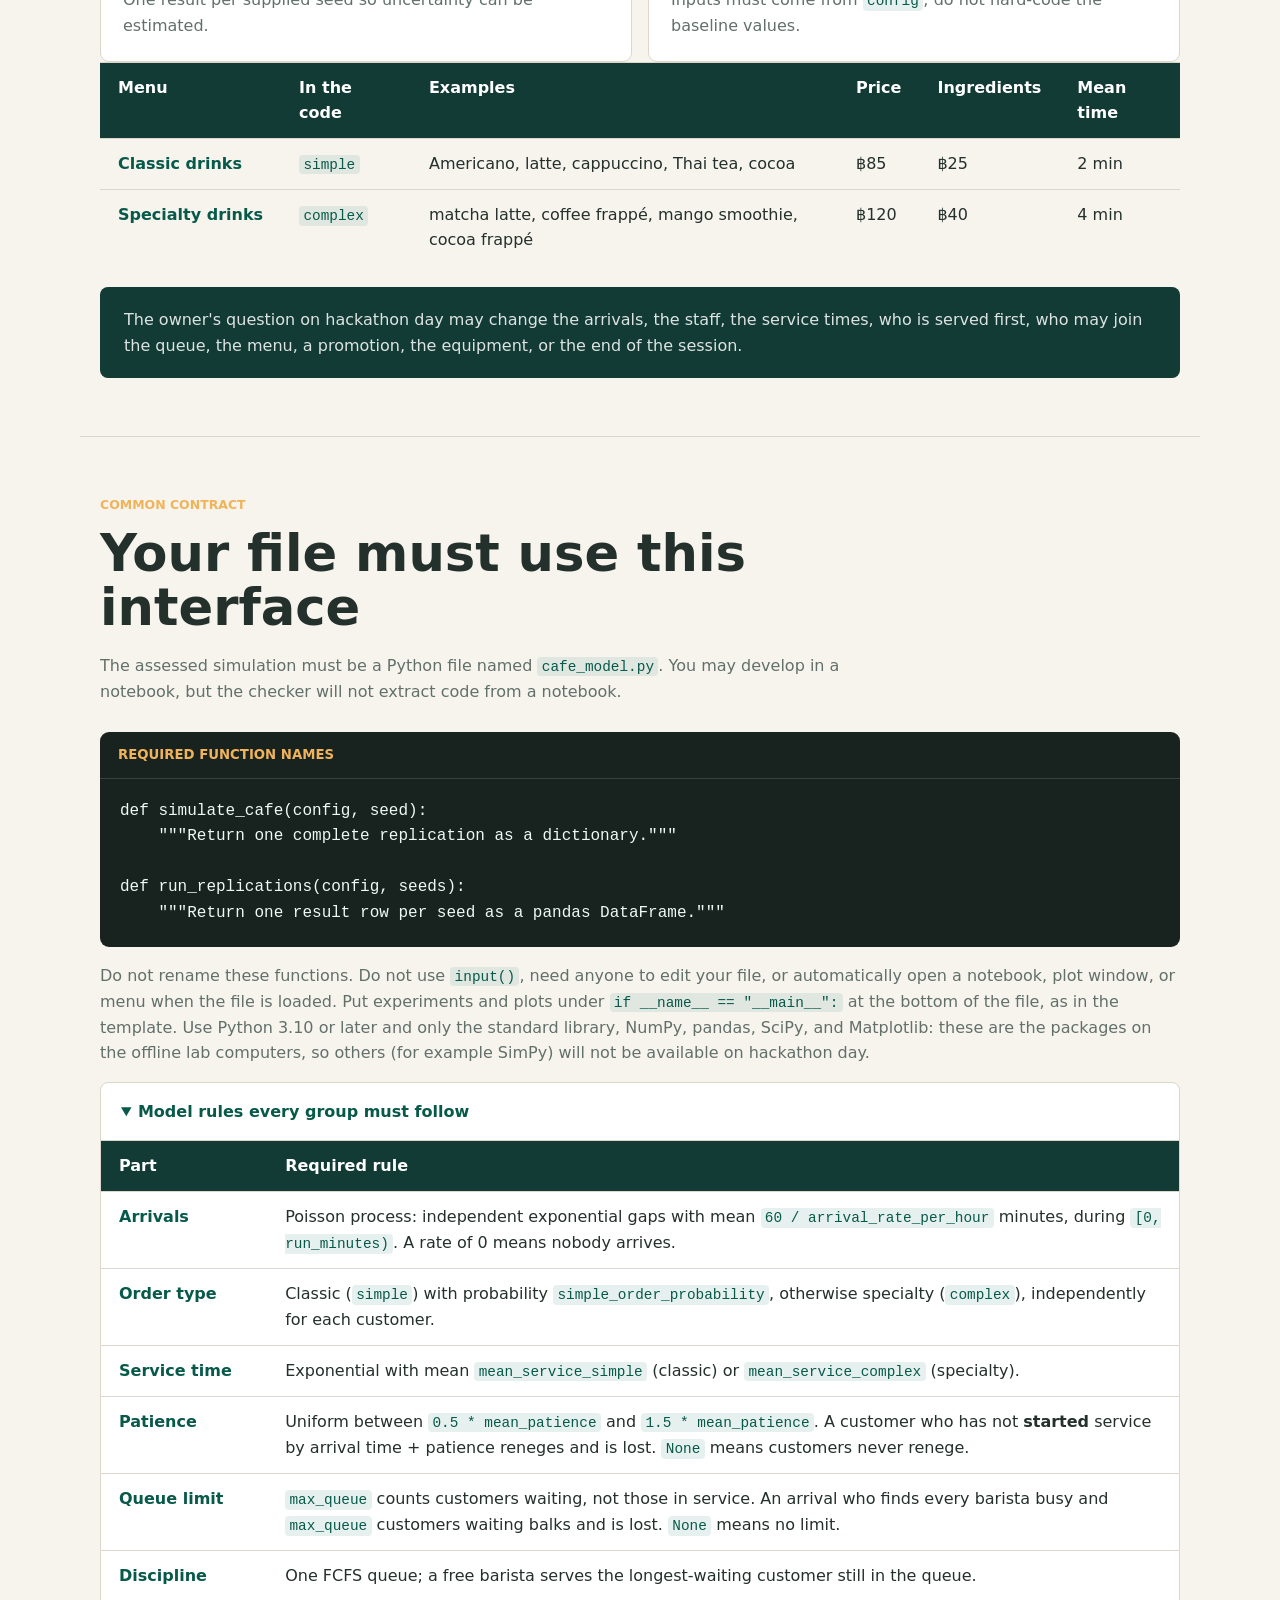
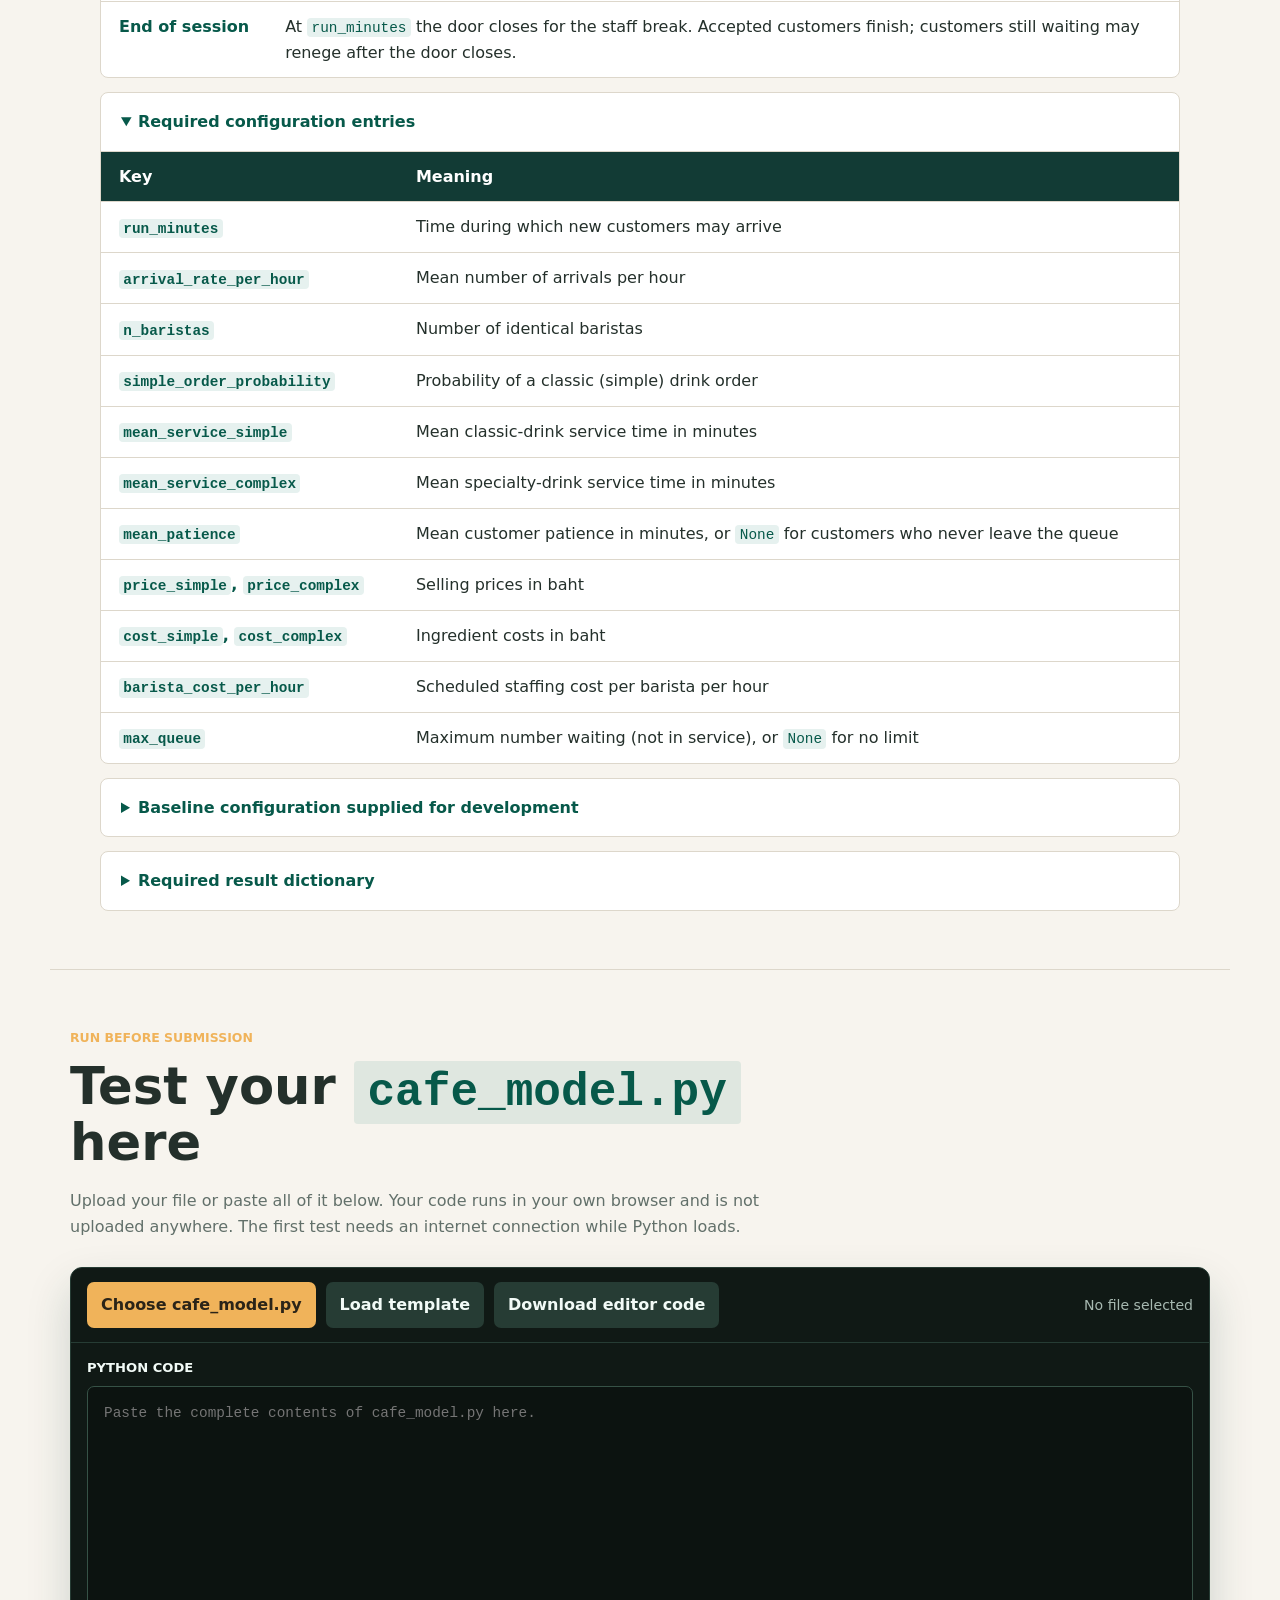
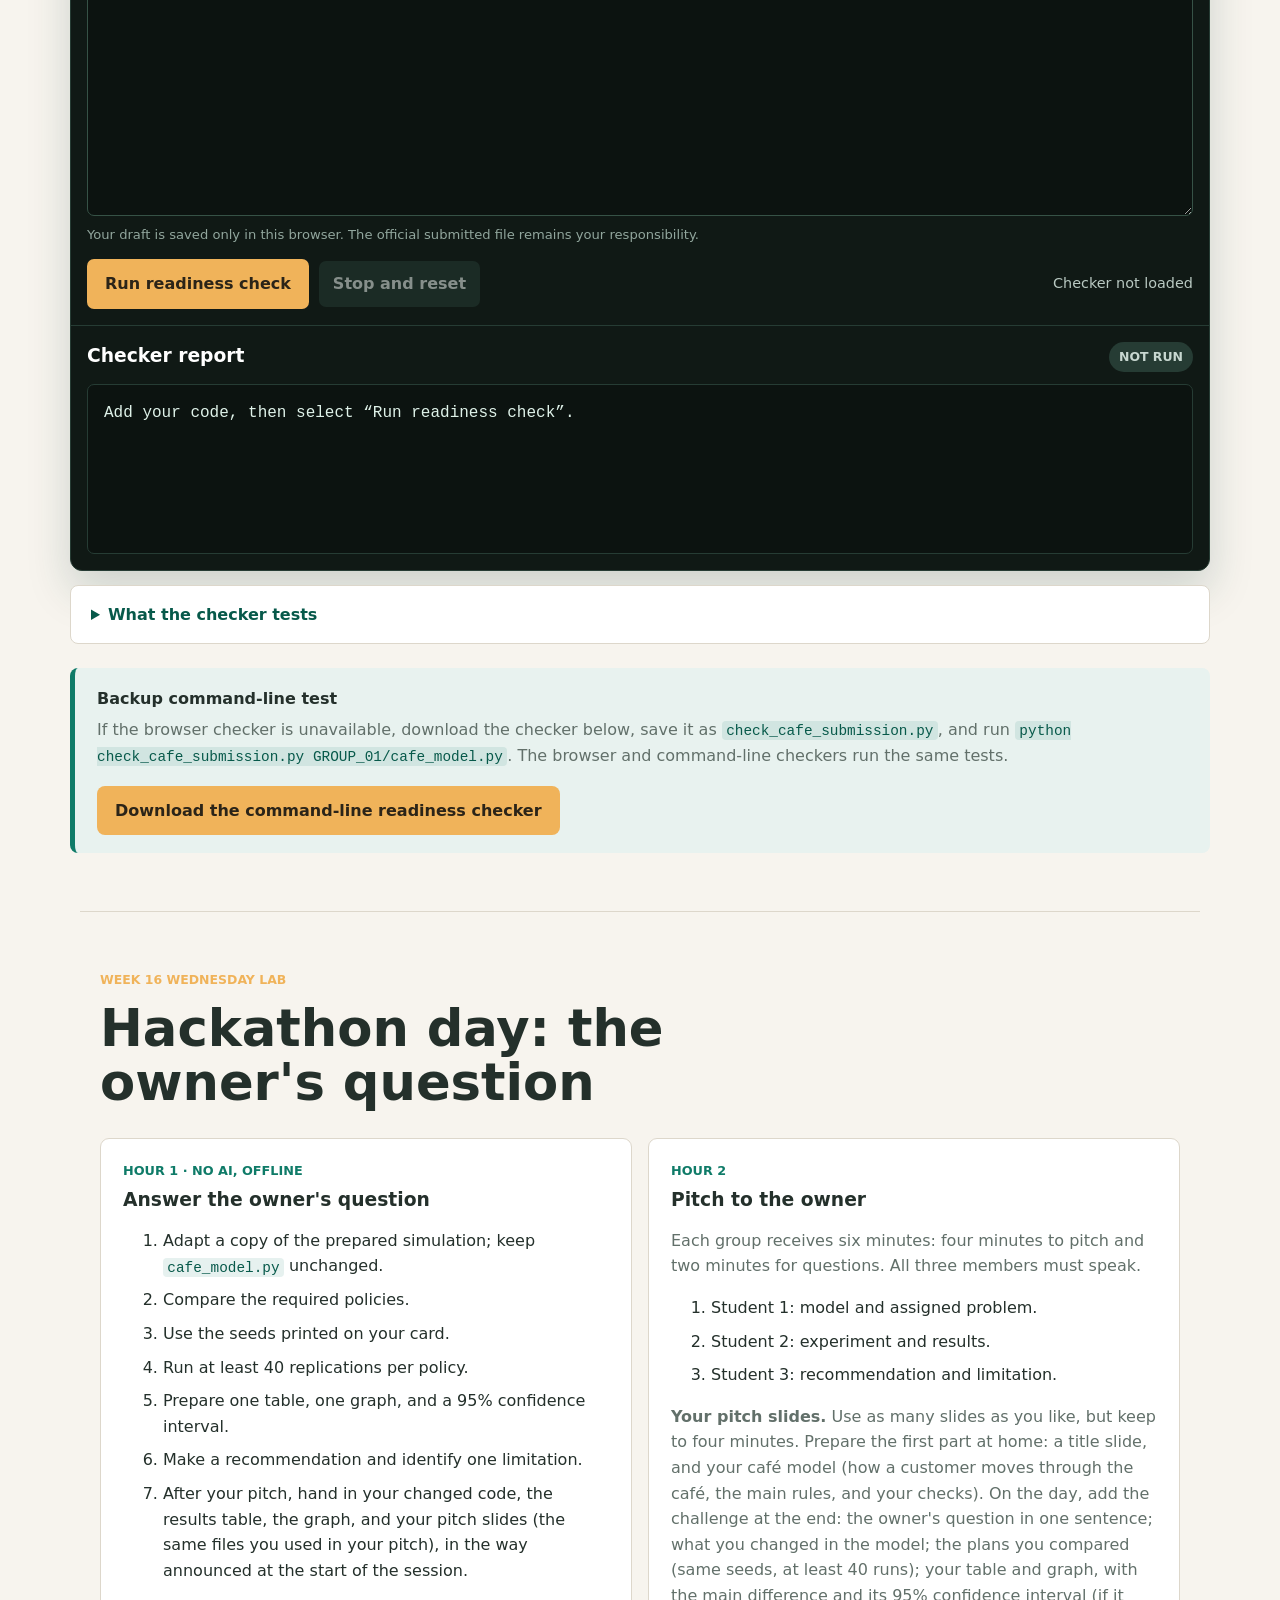
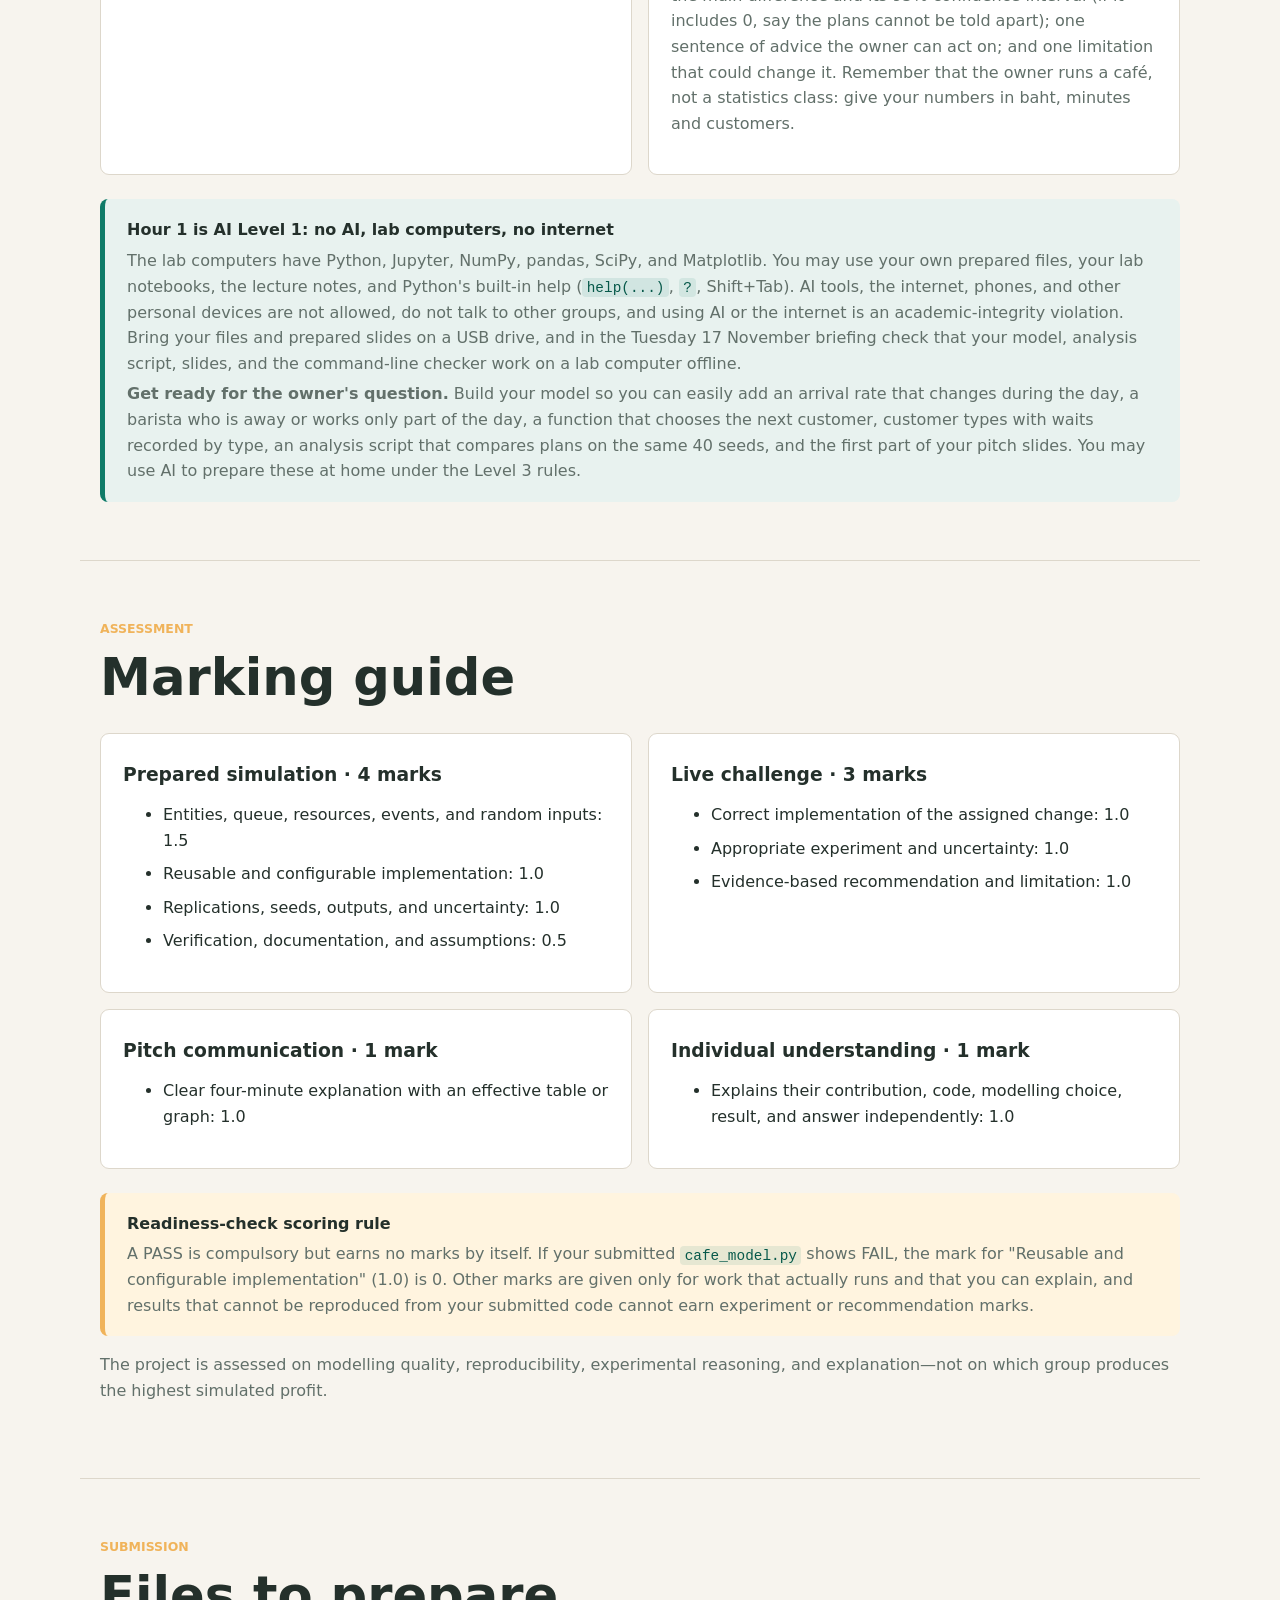
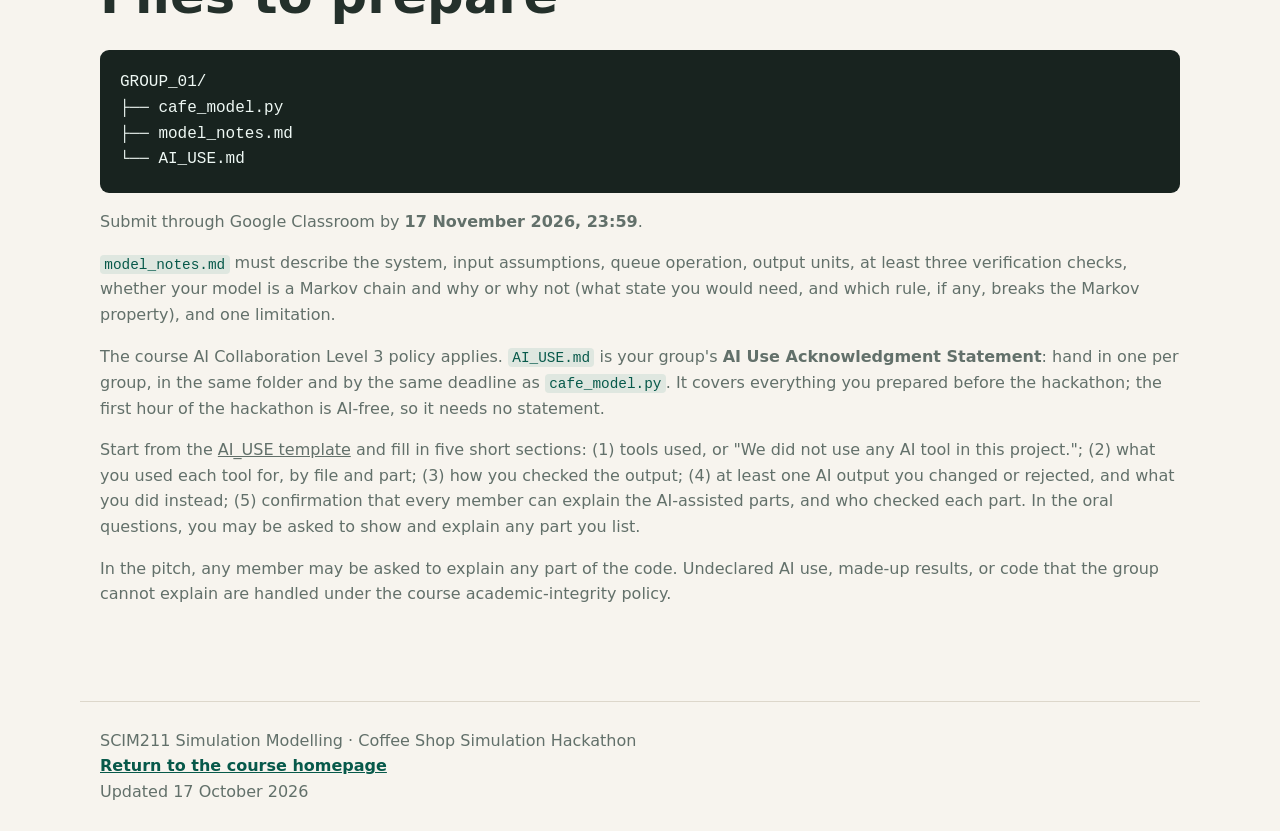
==== commit a8f48568: "Unpublish mini-project README rubric and instructions PDF" ====
--- a/docs/mini-project.html
+++ b/docs/mini-project.html
@@ -32,7 +32,6 @@
         <div class="hero-actions">
           <a class="button primary" href="#checker">Test your code</a>
           <a class="button secondary" href="mini-project-template.py" download="cafe_model_template.py">Download Python template</a>
-          <a class="button secondary" href="mini-project-instructions.pdf" download="SCIM211_Cafe_Poisson_Project_Instructions.pdf">Project instructions (PDF)</a>
         </div>
       </section>
     </header>
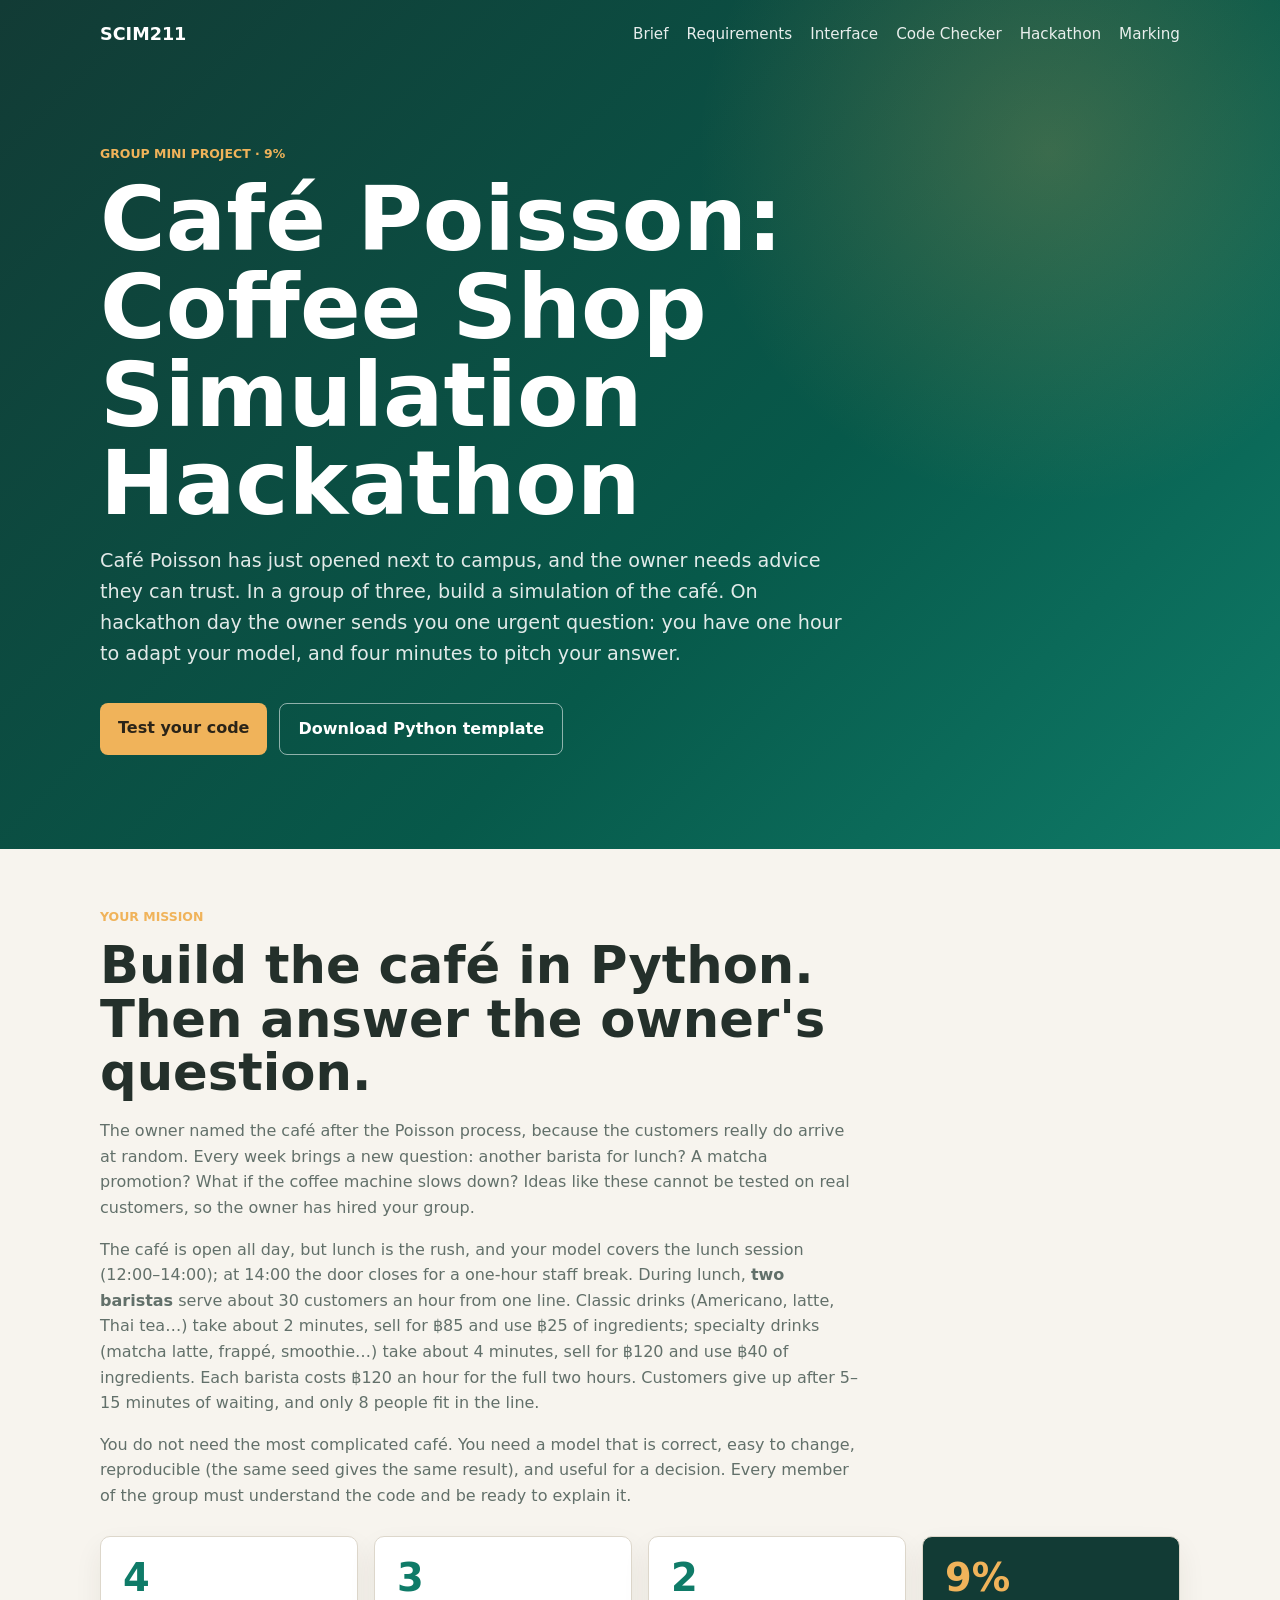
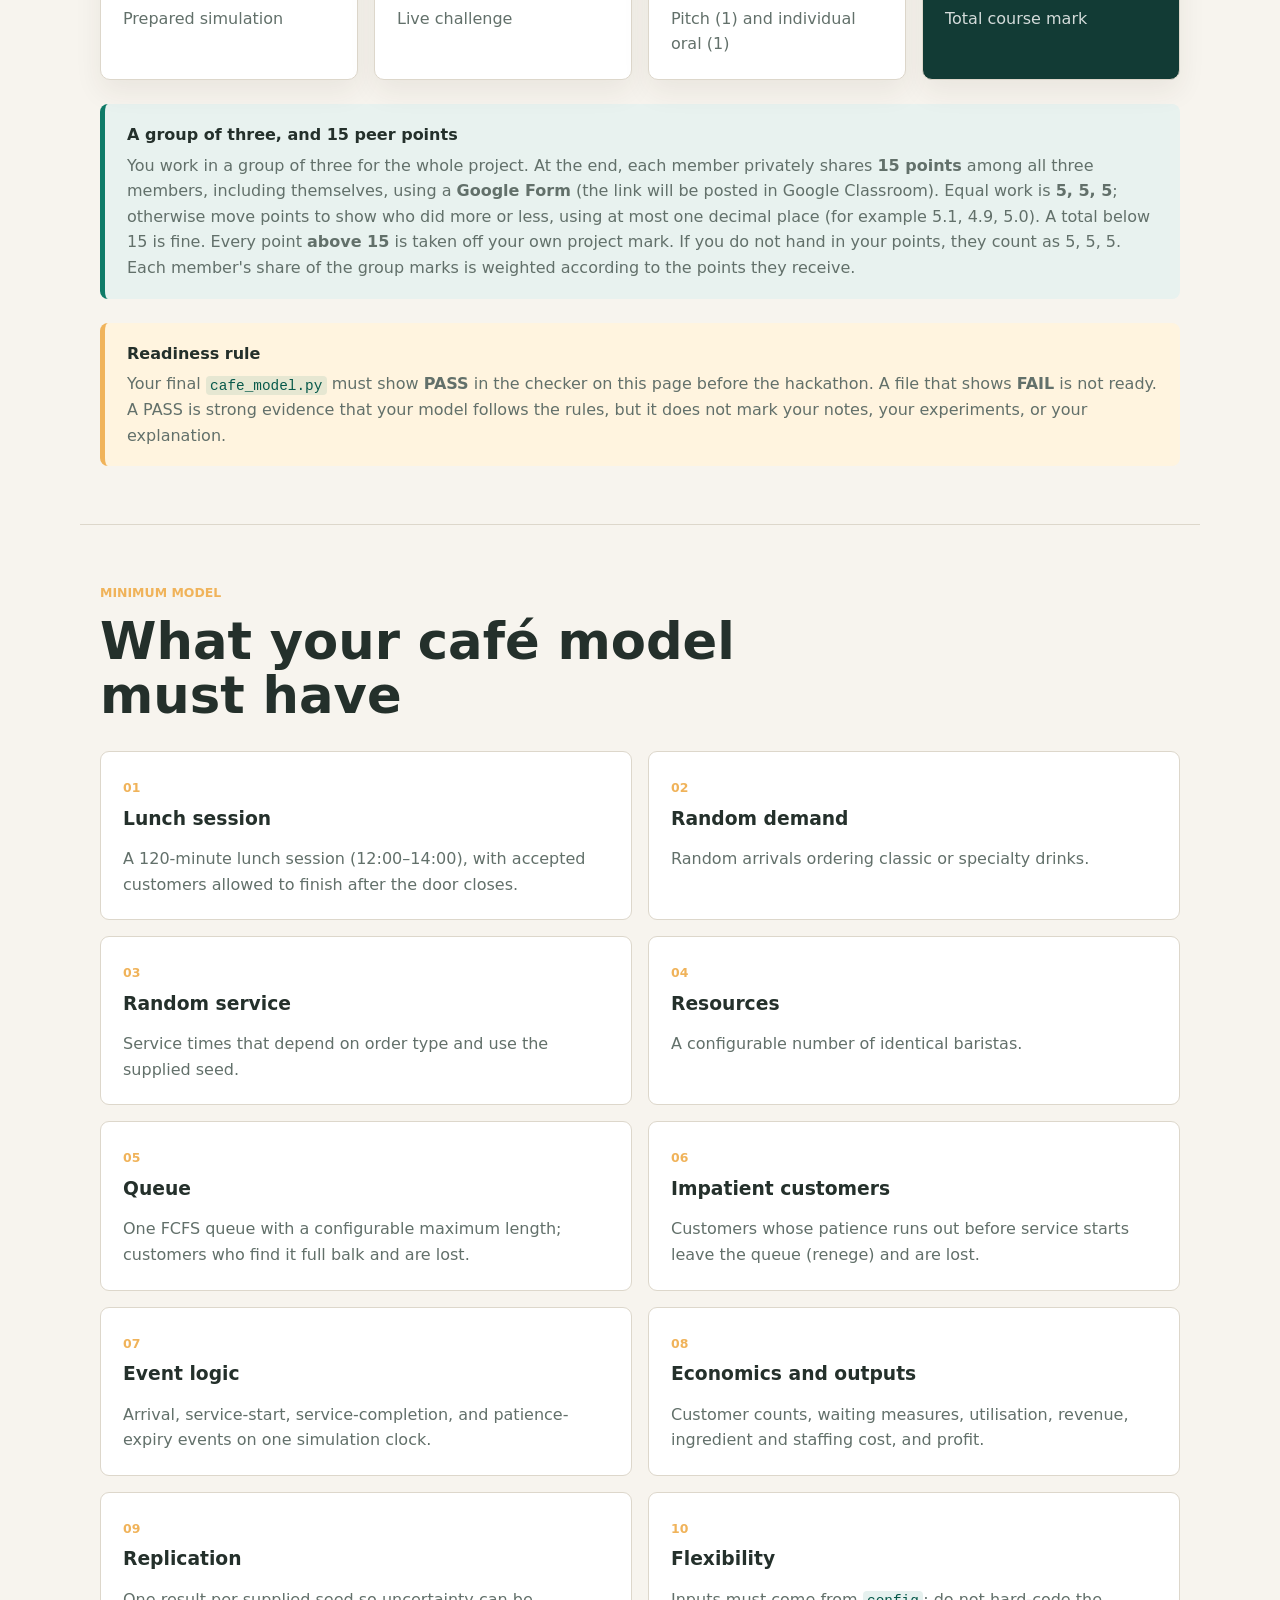
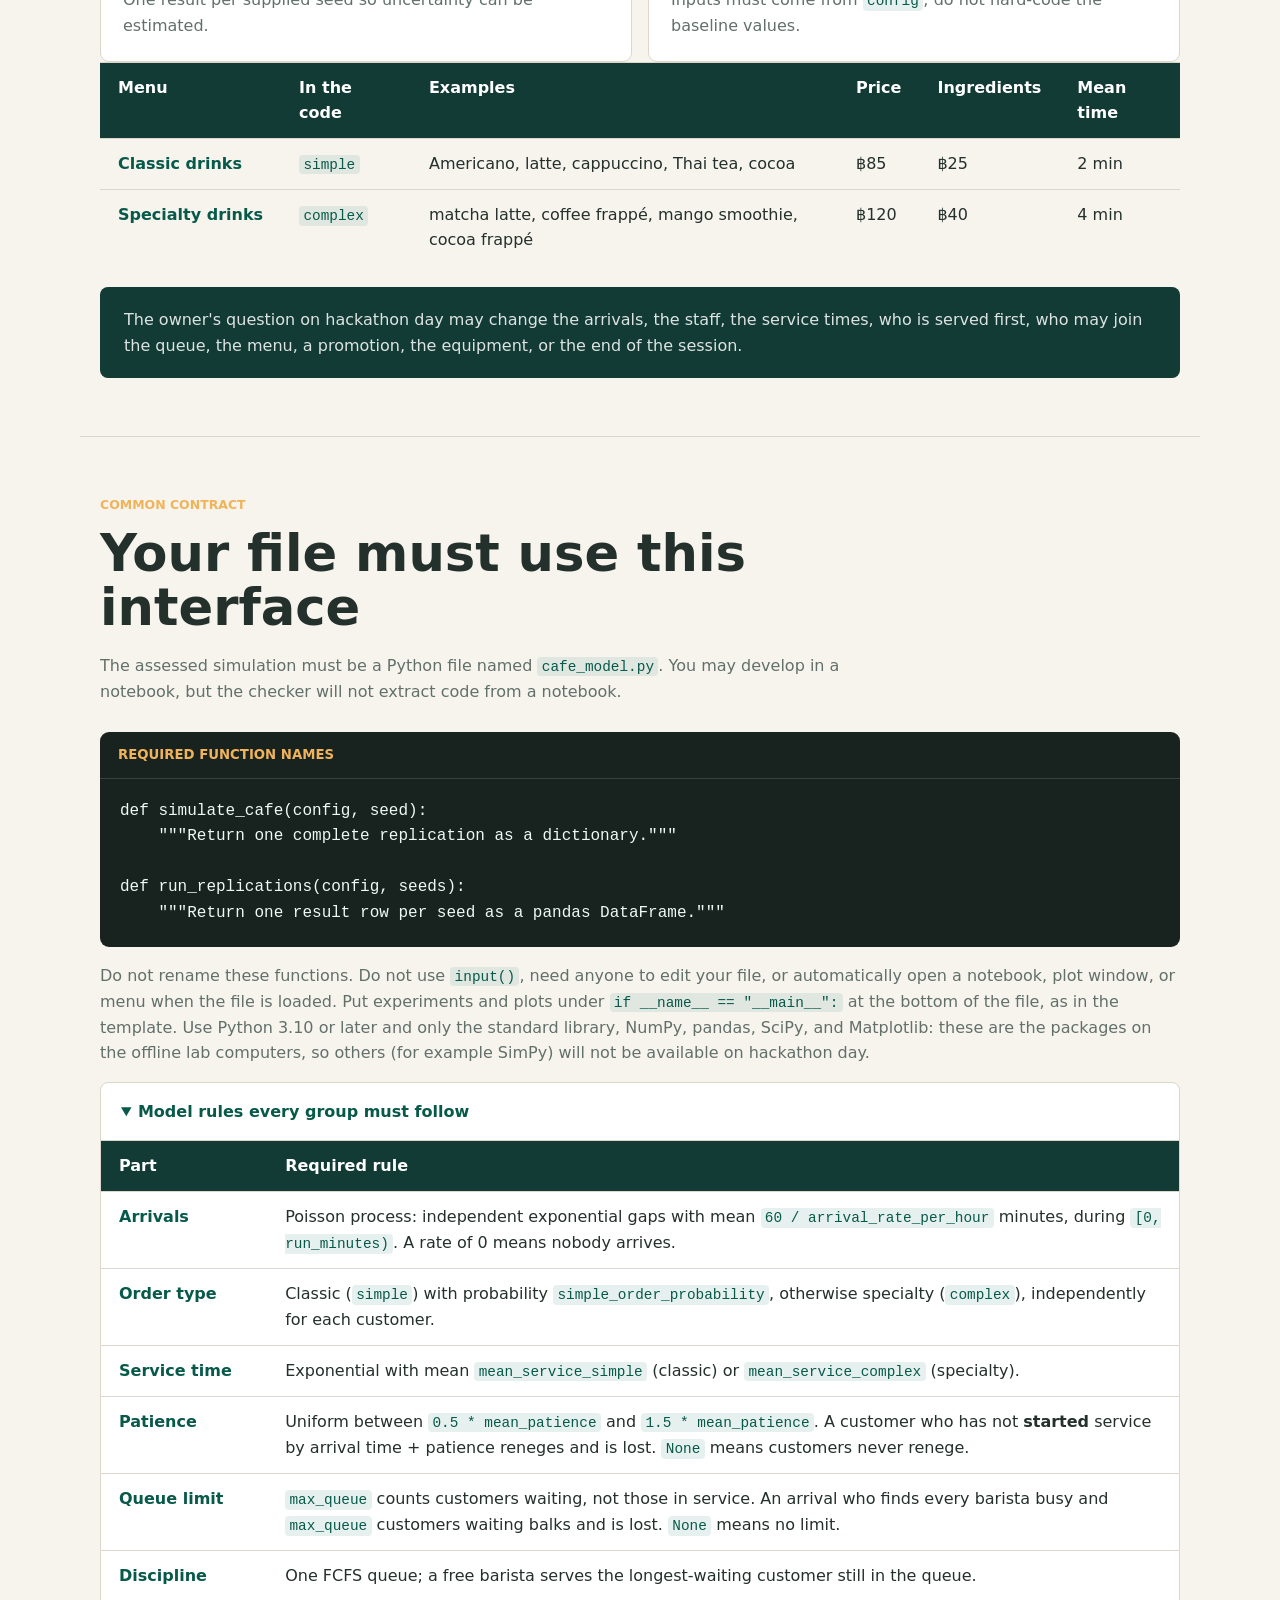
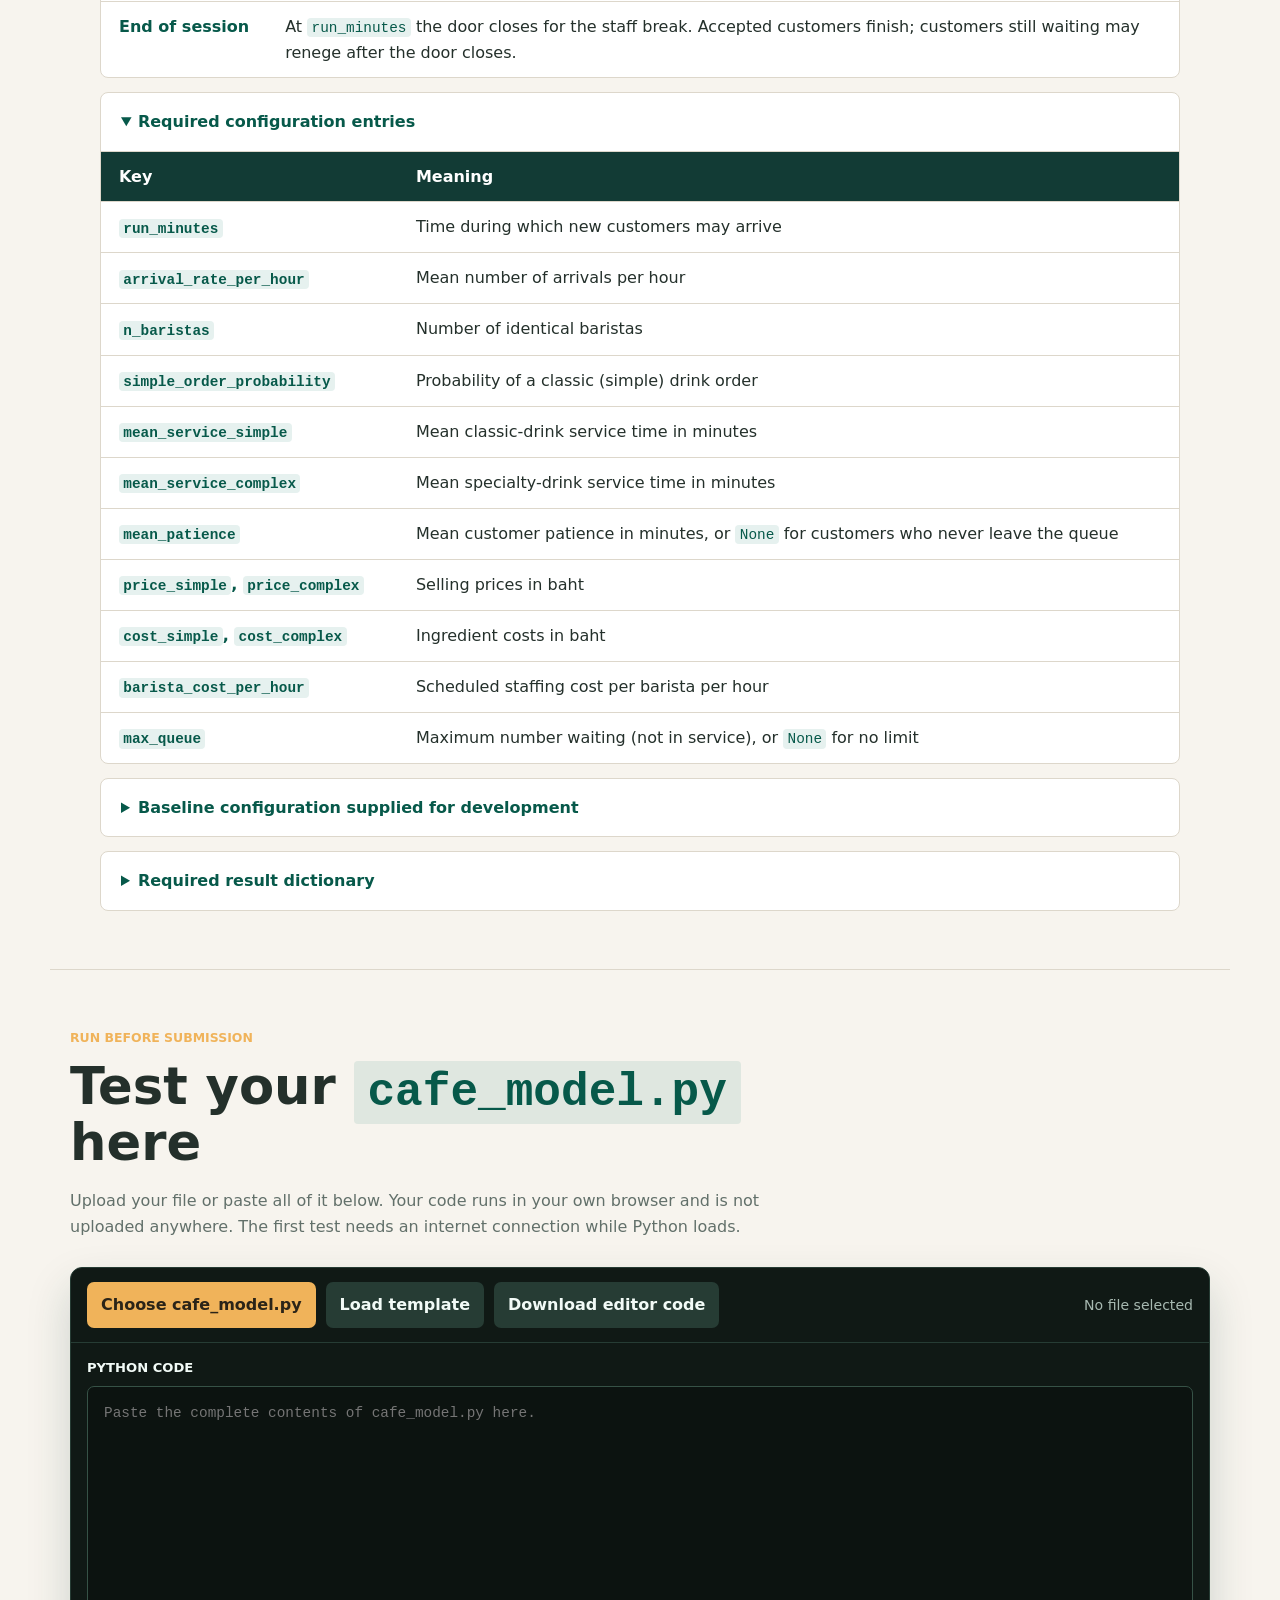
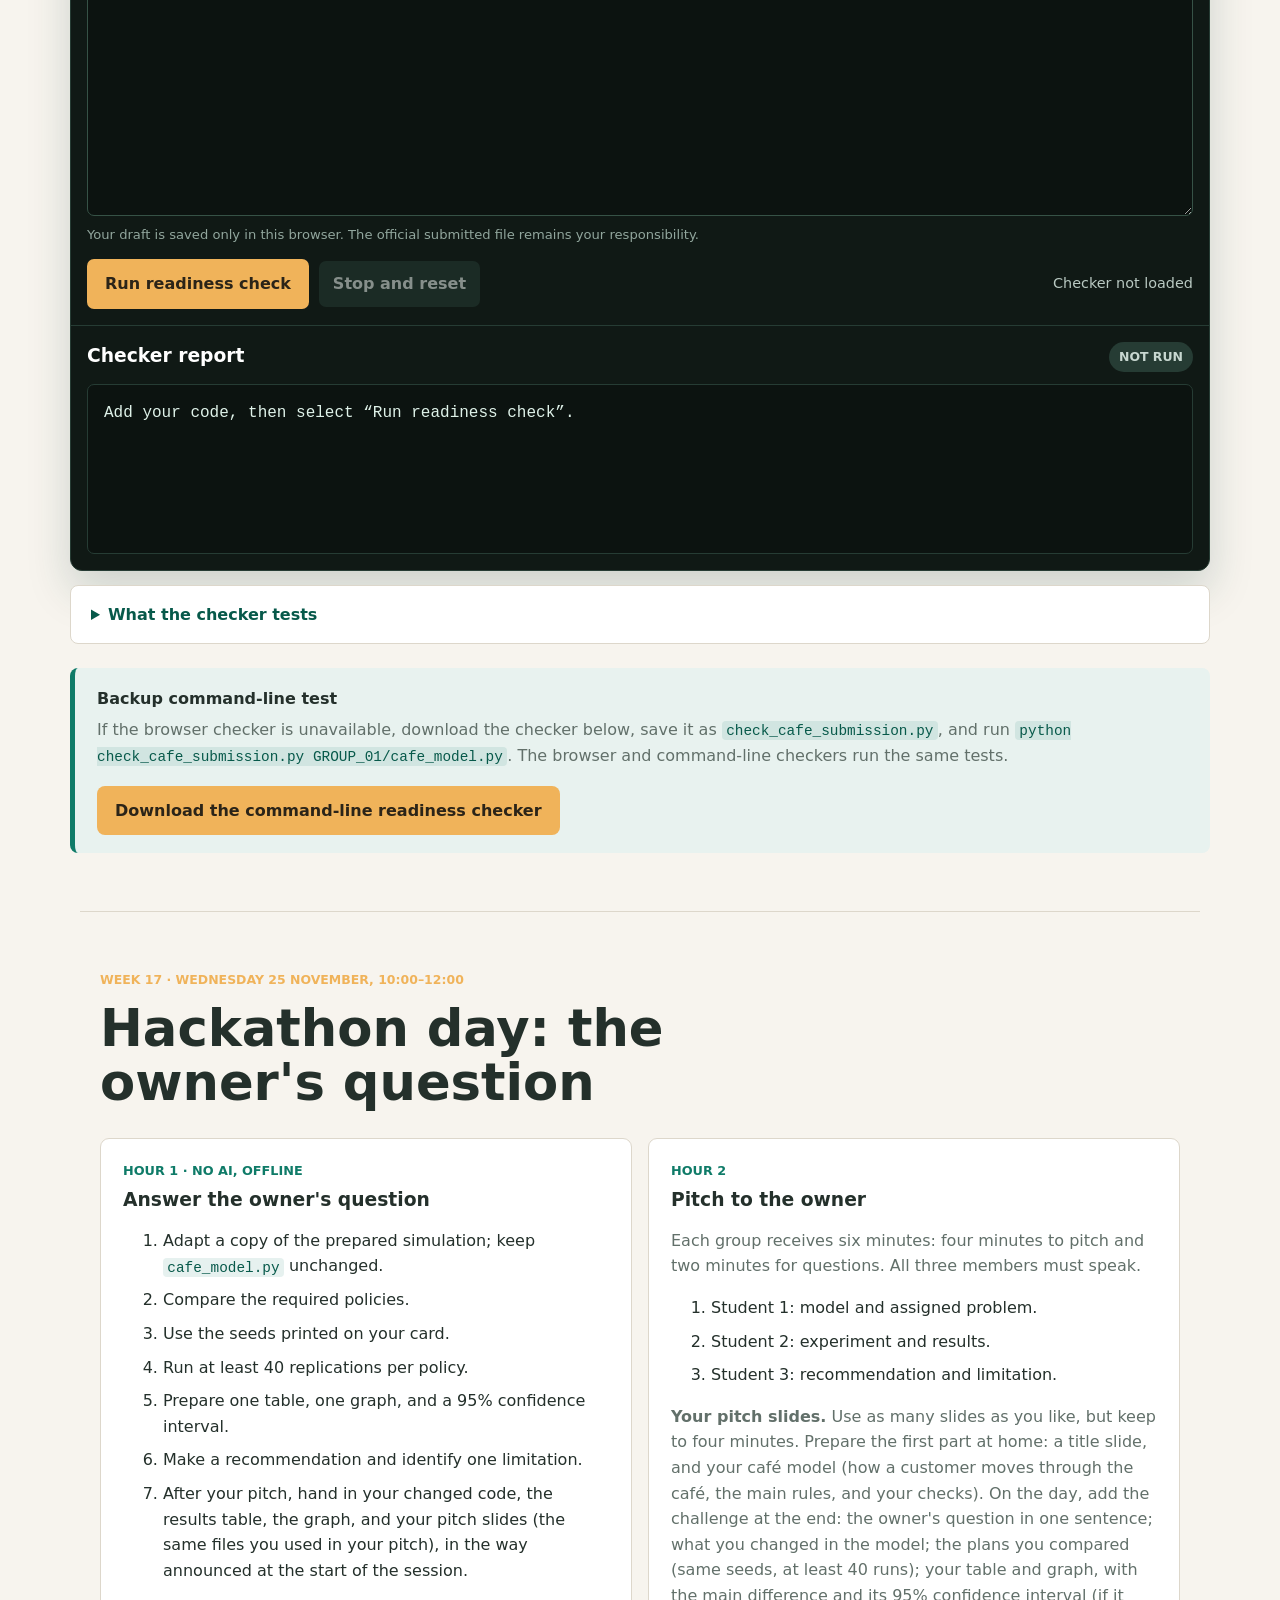
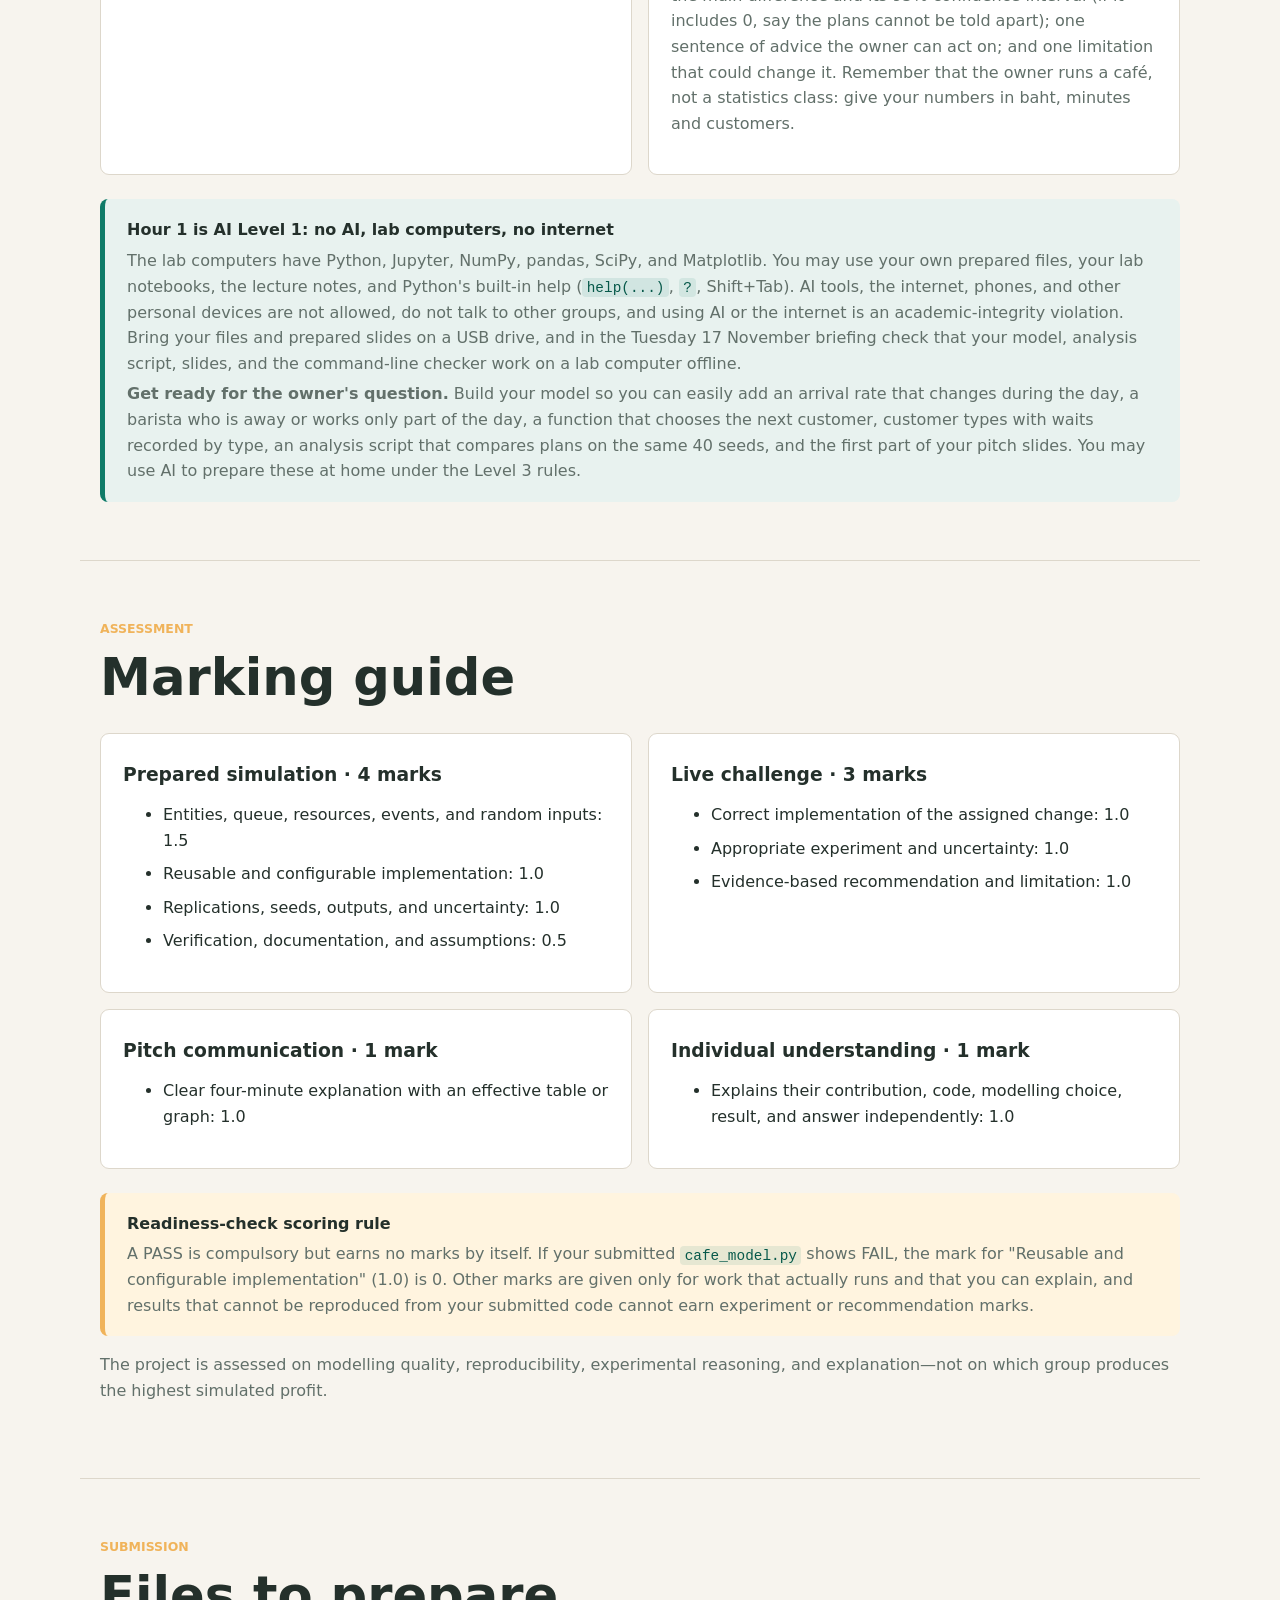
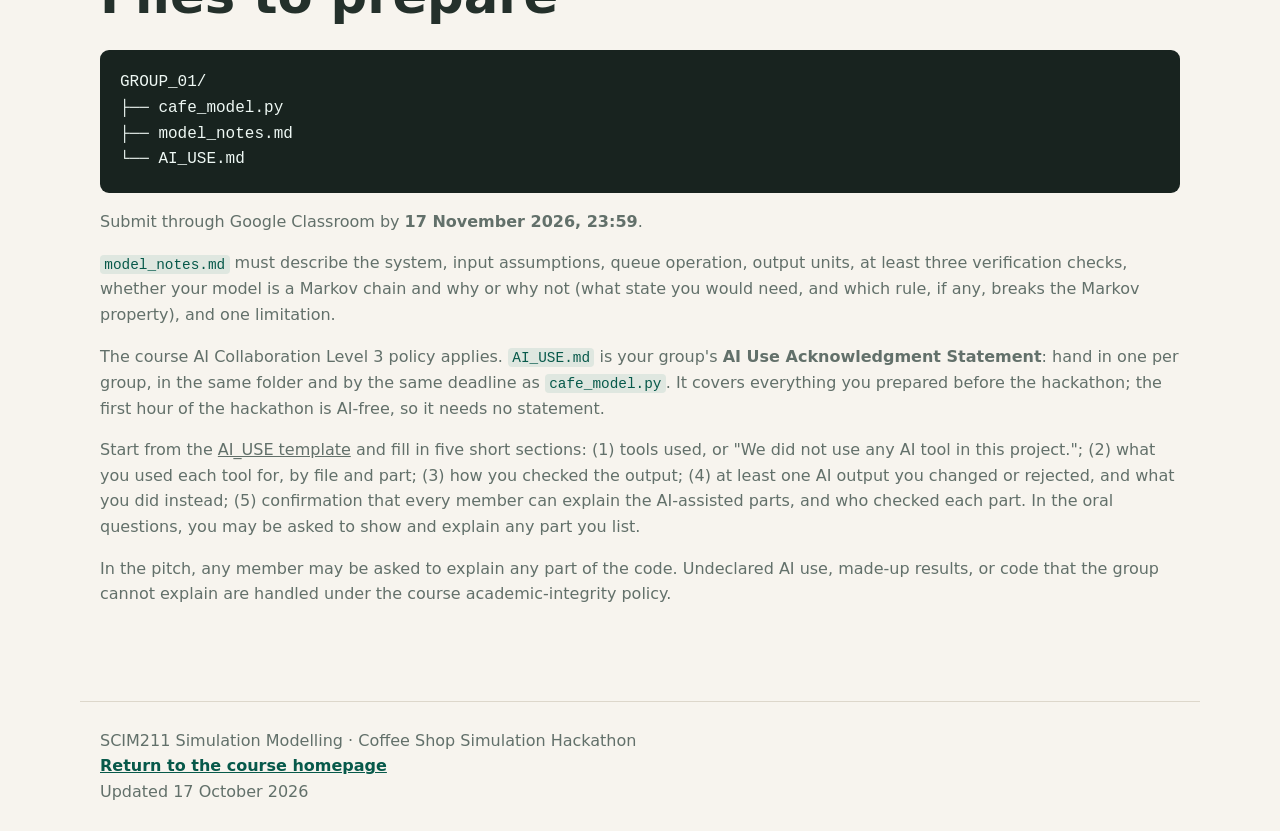
==== commit df7dce40: "Move SCIM211 hackathon to Week 17 Wednesday" ====
--- a/docs/mini-project.html
+++ b/docs/mini-project.html
@@ -266,7 +266,7 @@
 
       <section id="hackathon" class="section project-section divided">
         <div class="section-heading">
-          <p class="eyebrow">Week 16 Wednesday Lab</p>
+          <p class="eyebrow">Week 17 · Wednesday 25 November, 10:00–12:00</p>
           <h2>Hackathon day: the owner's question</h2>
         </div>
         <div class="timeline">
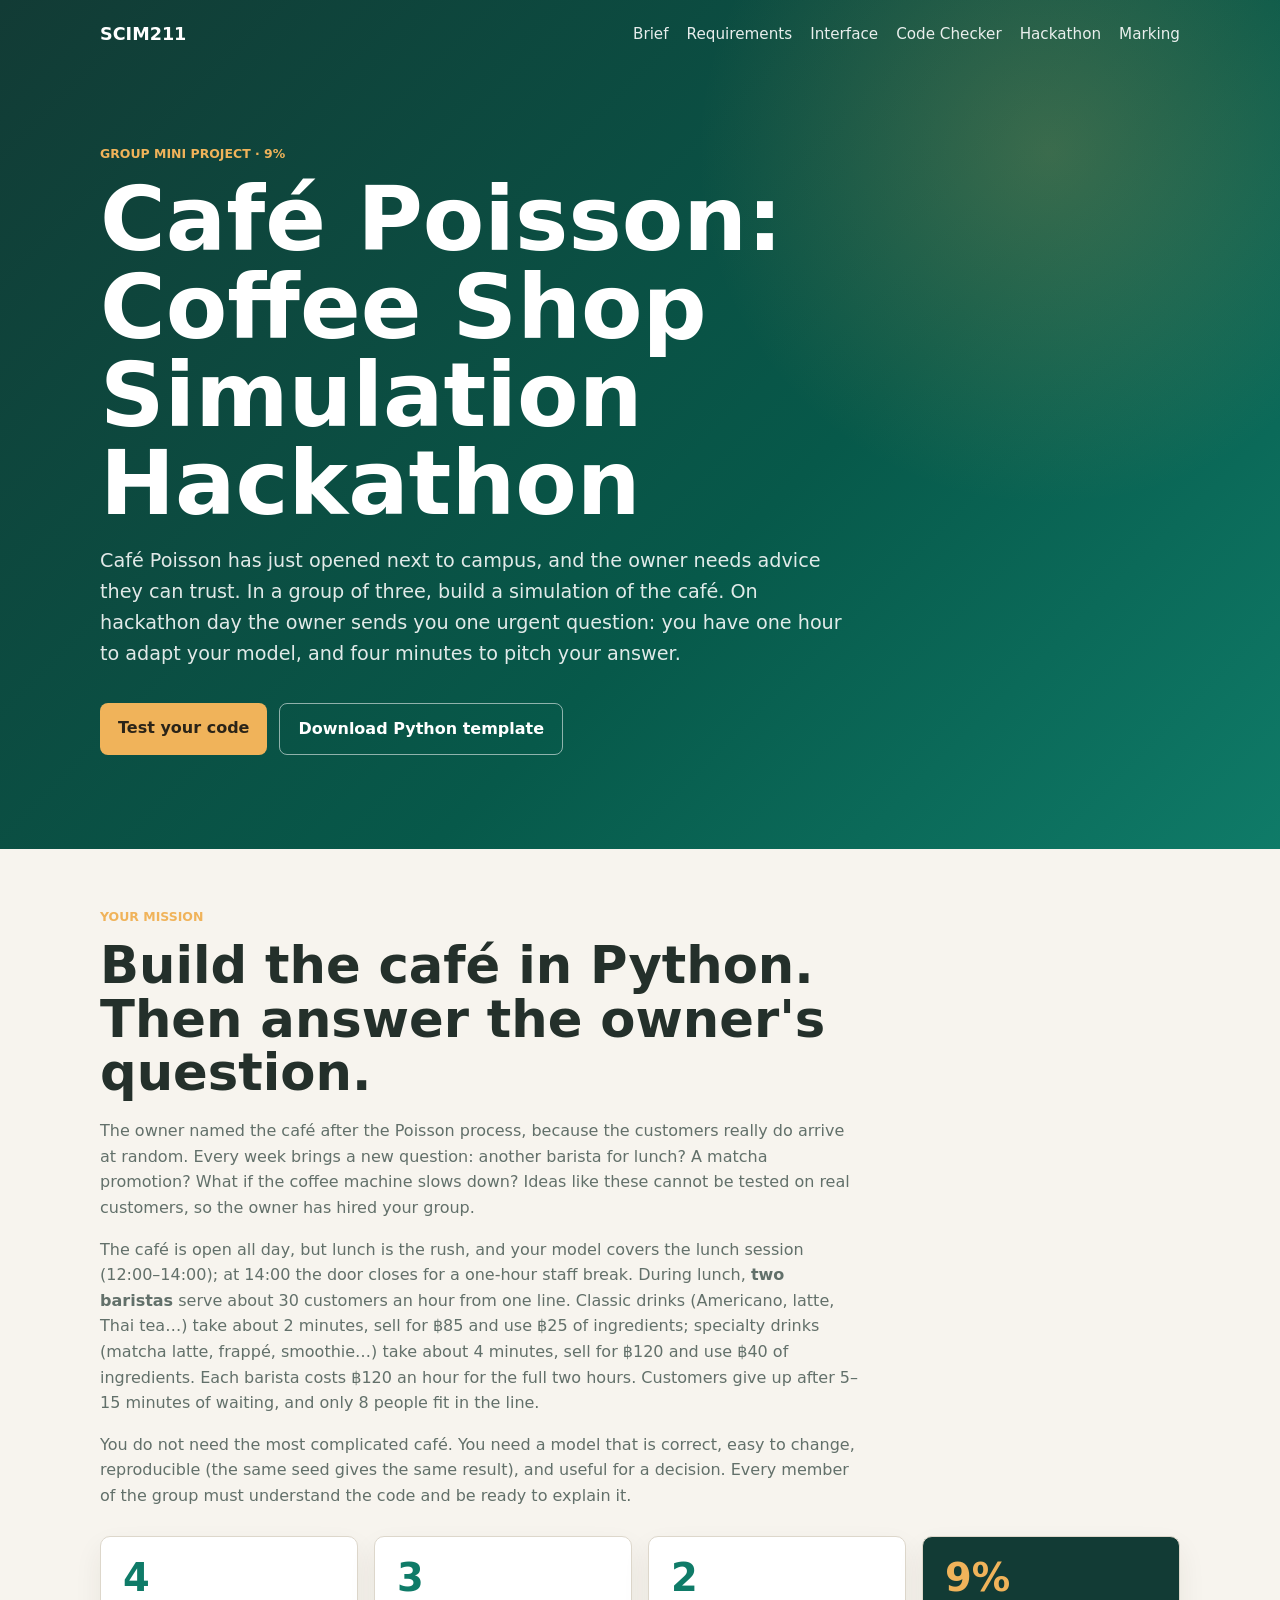
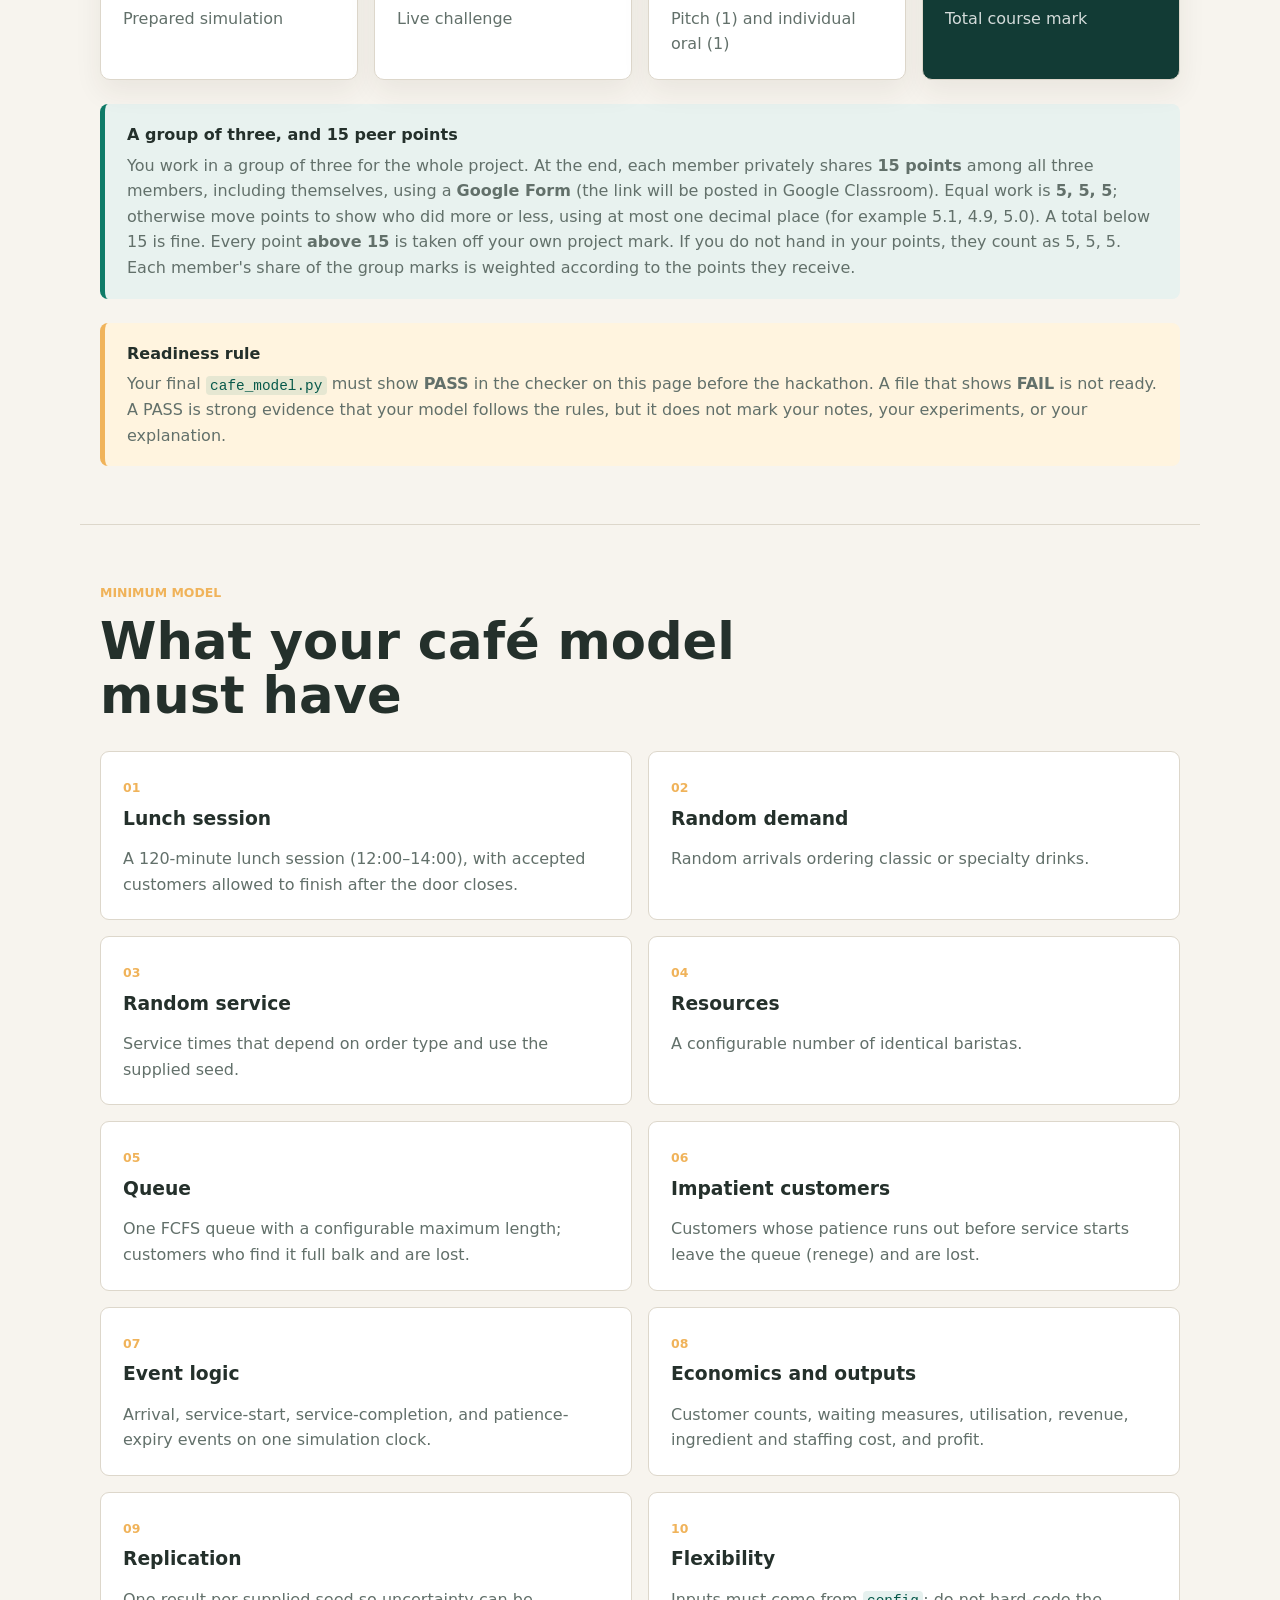
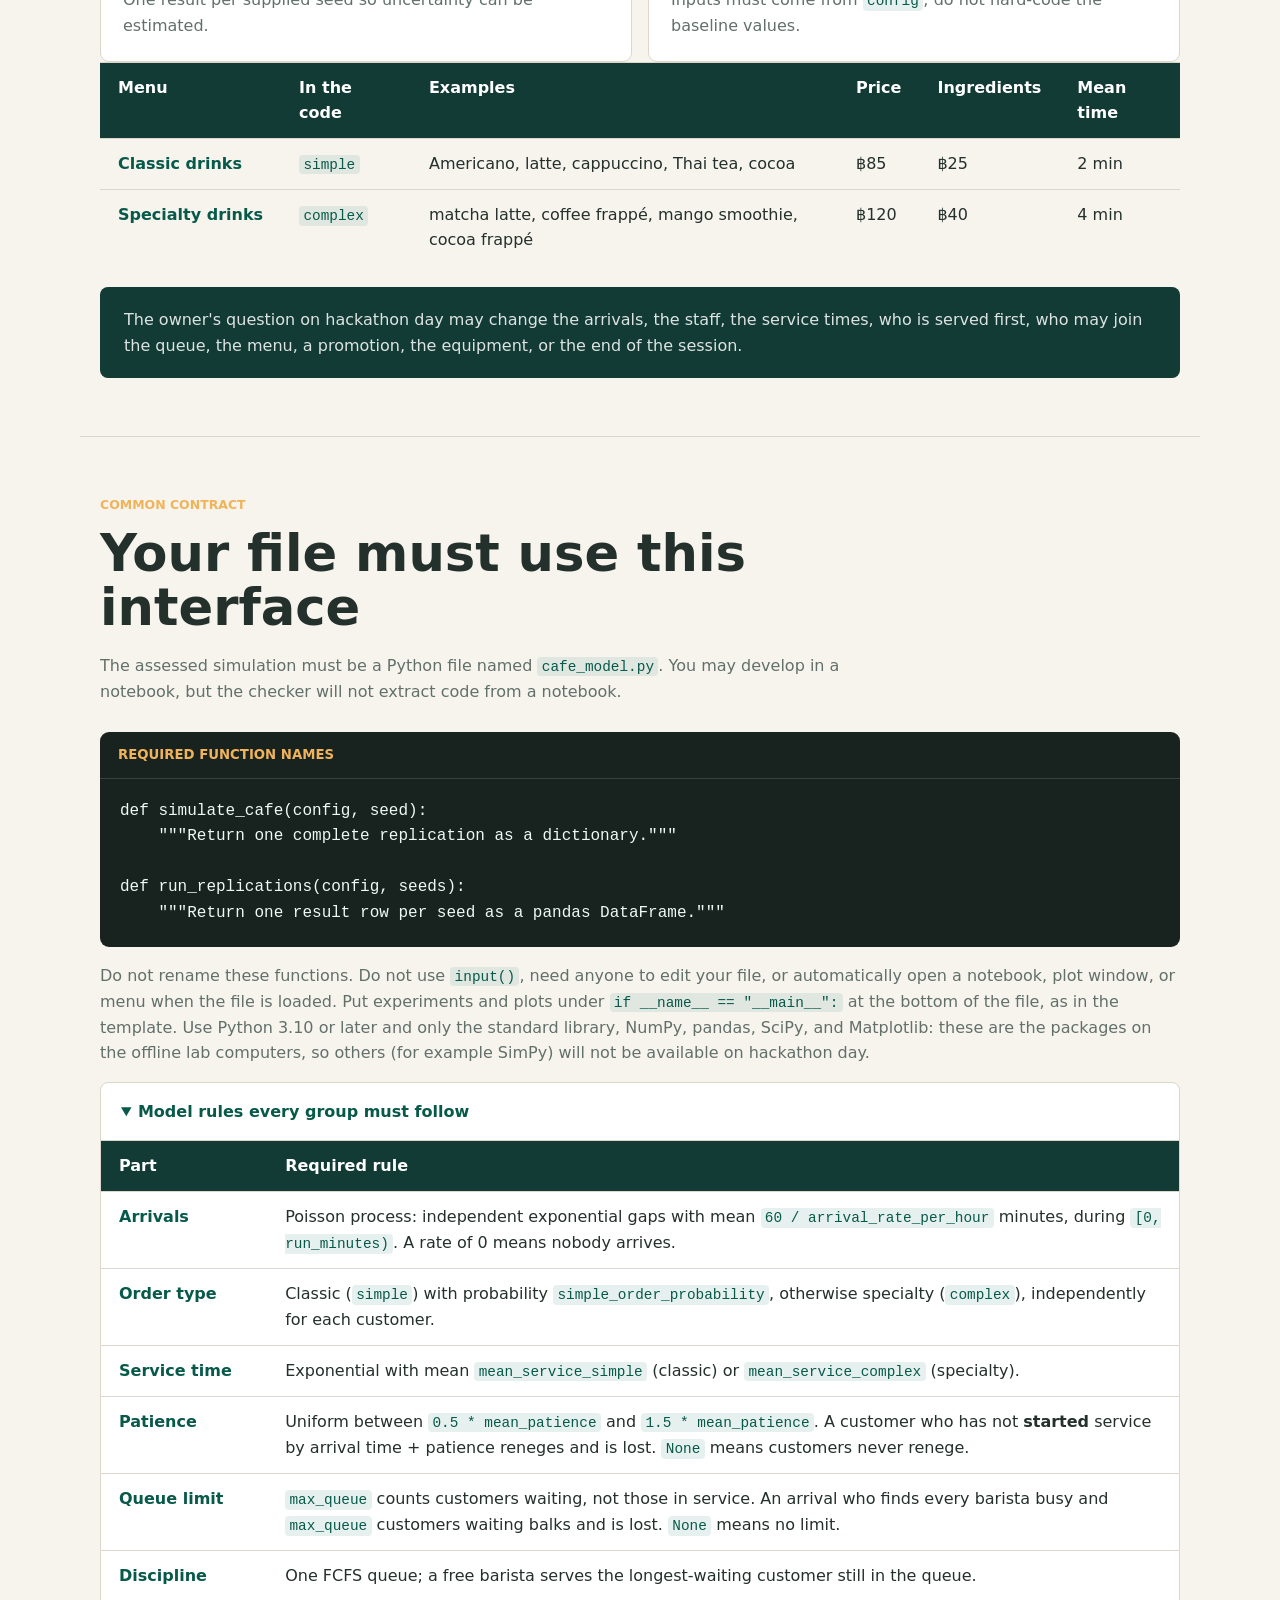
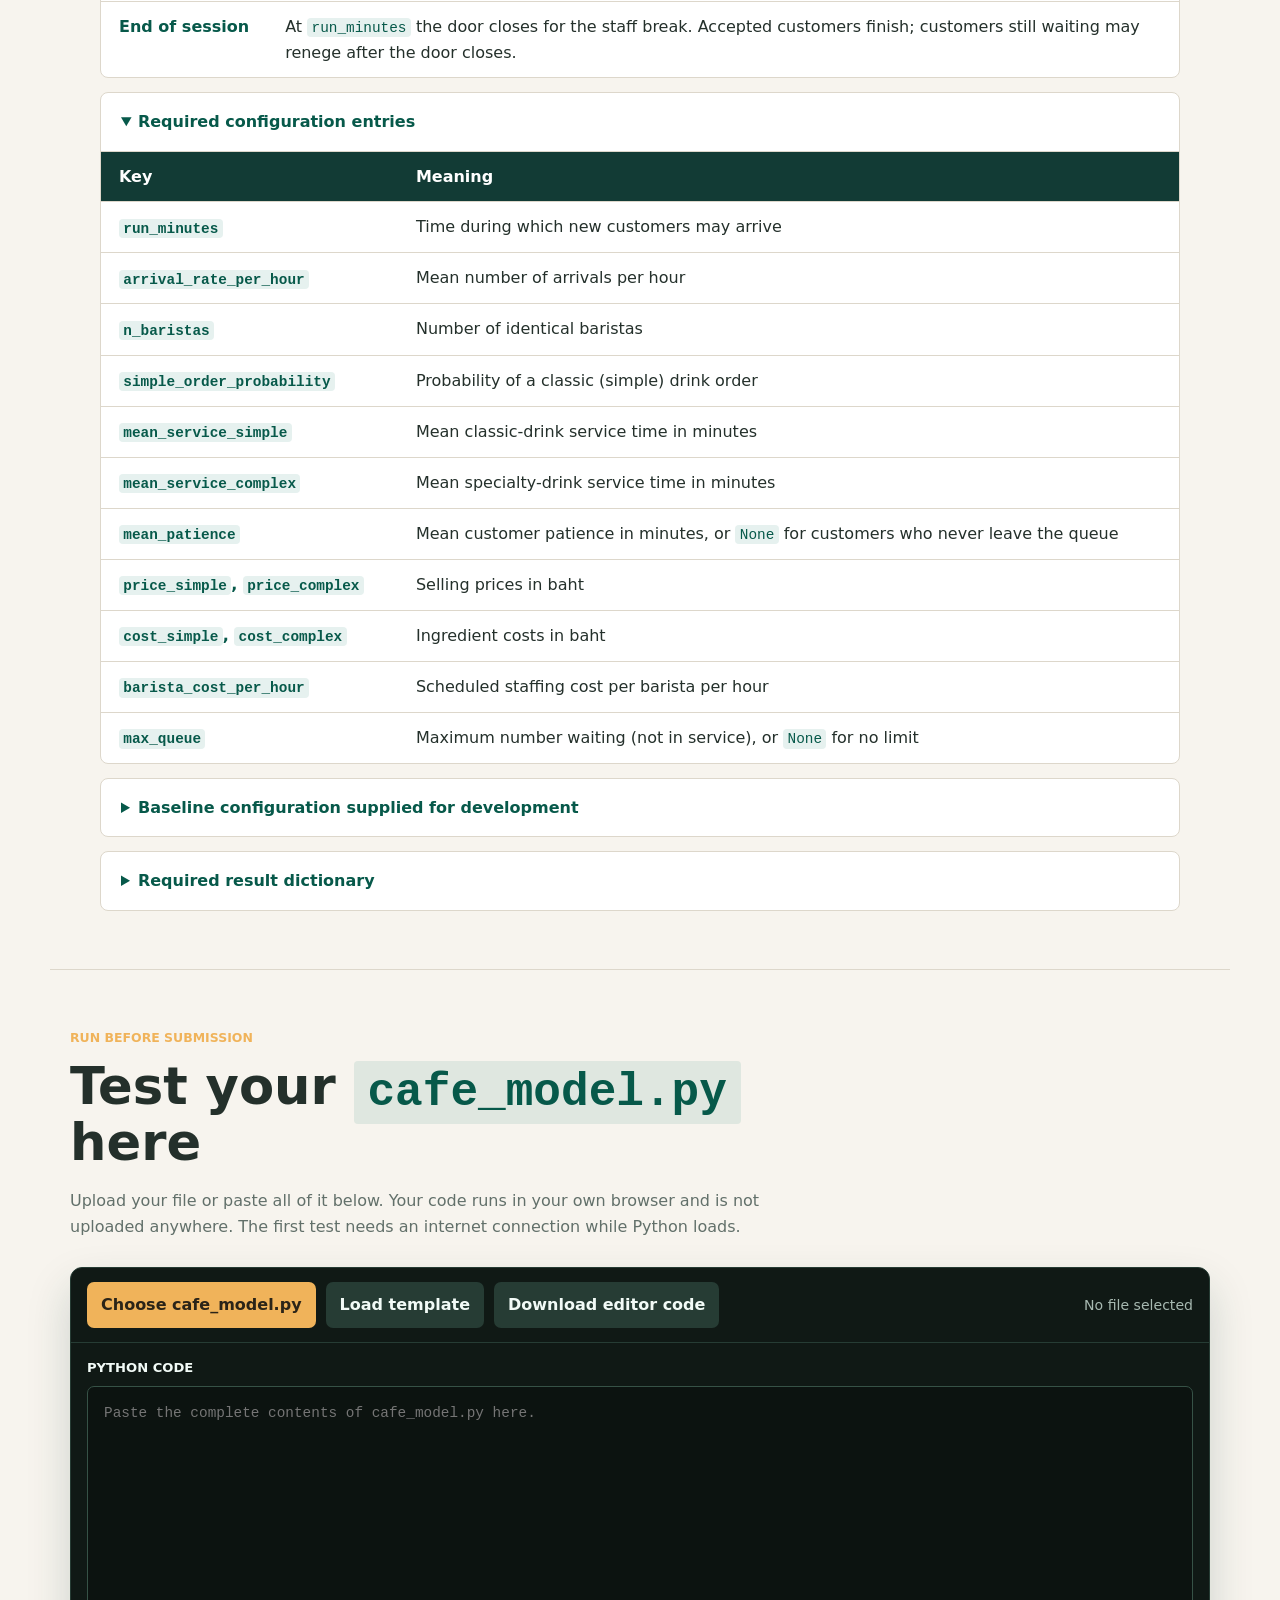
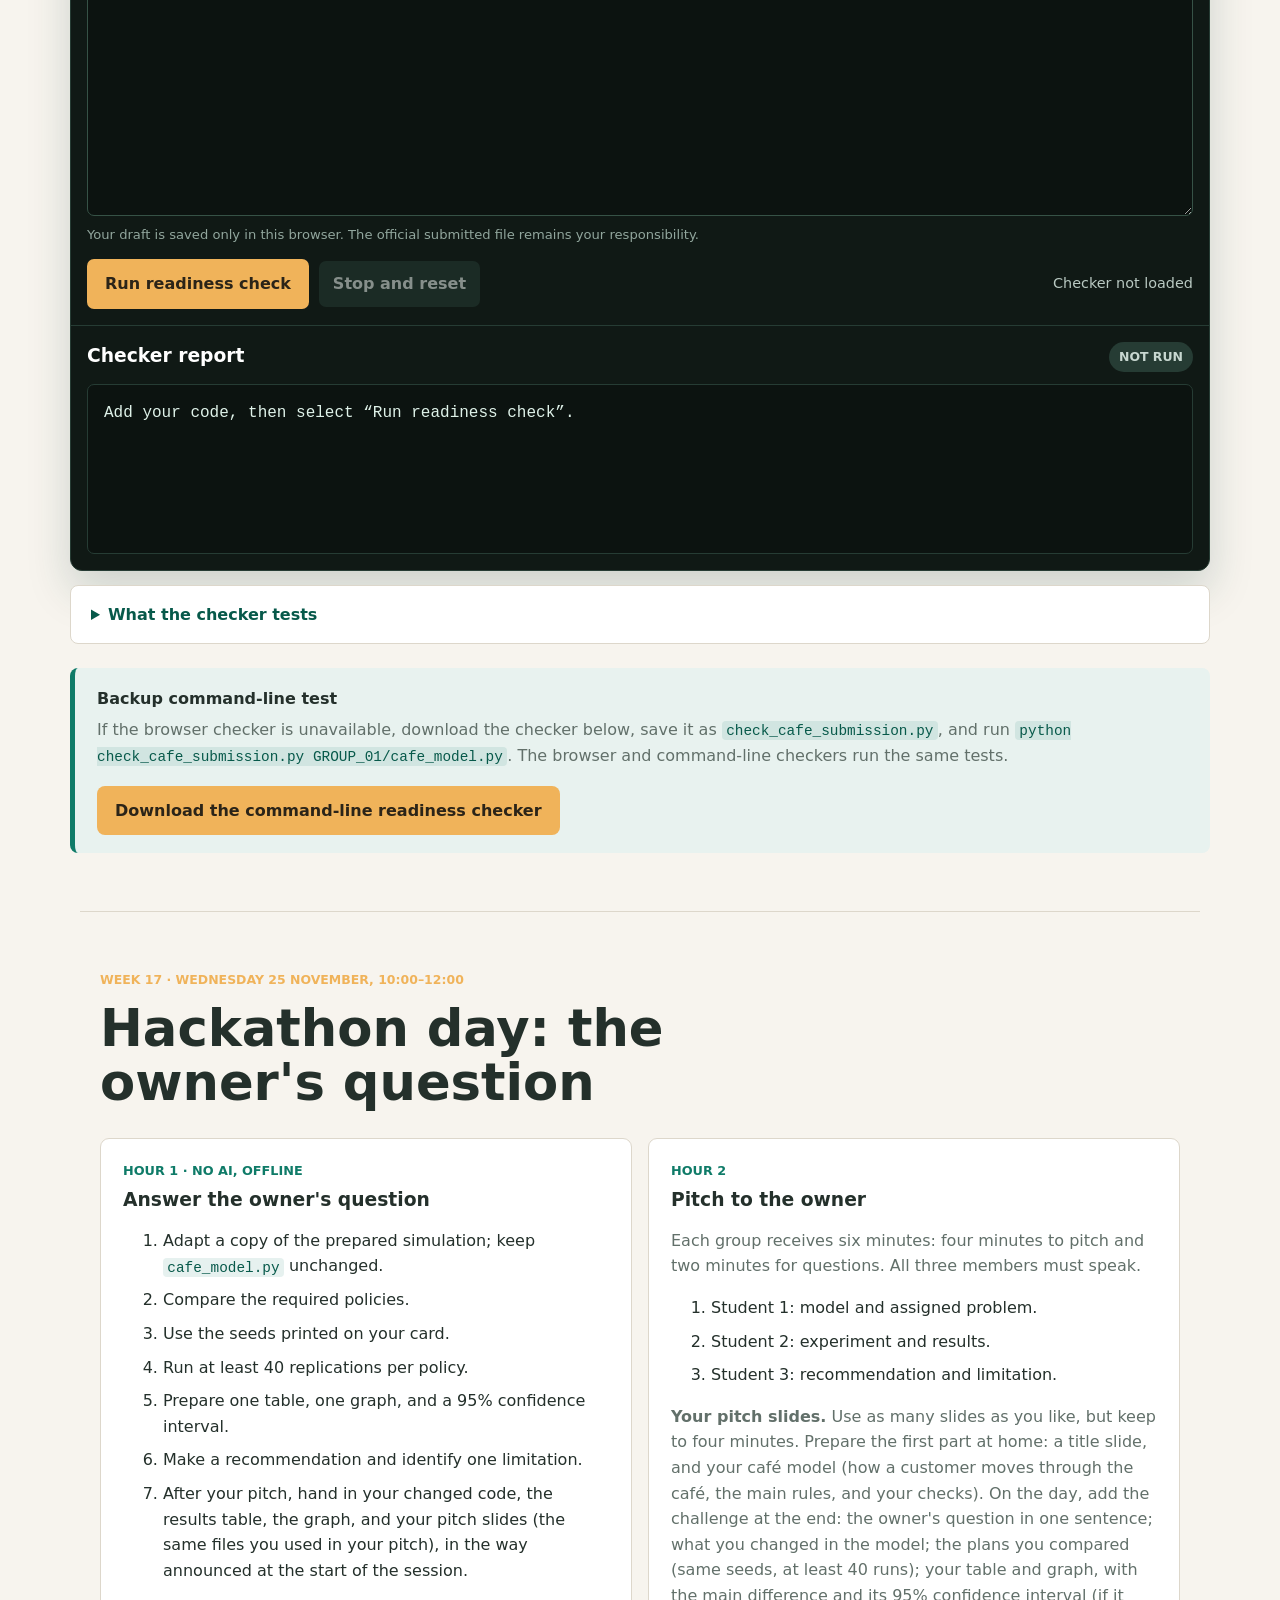
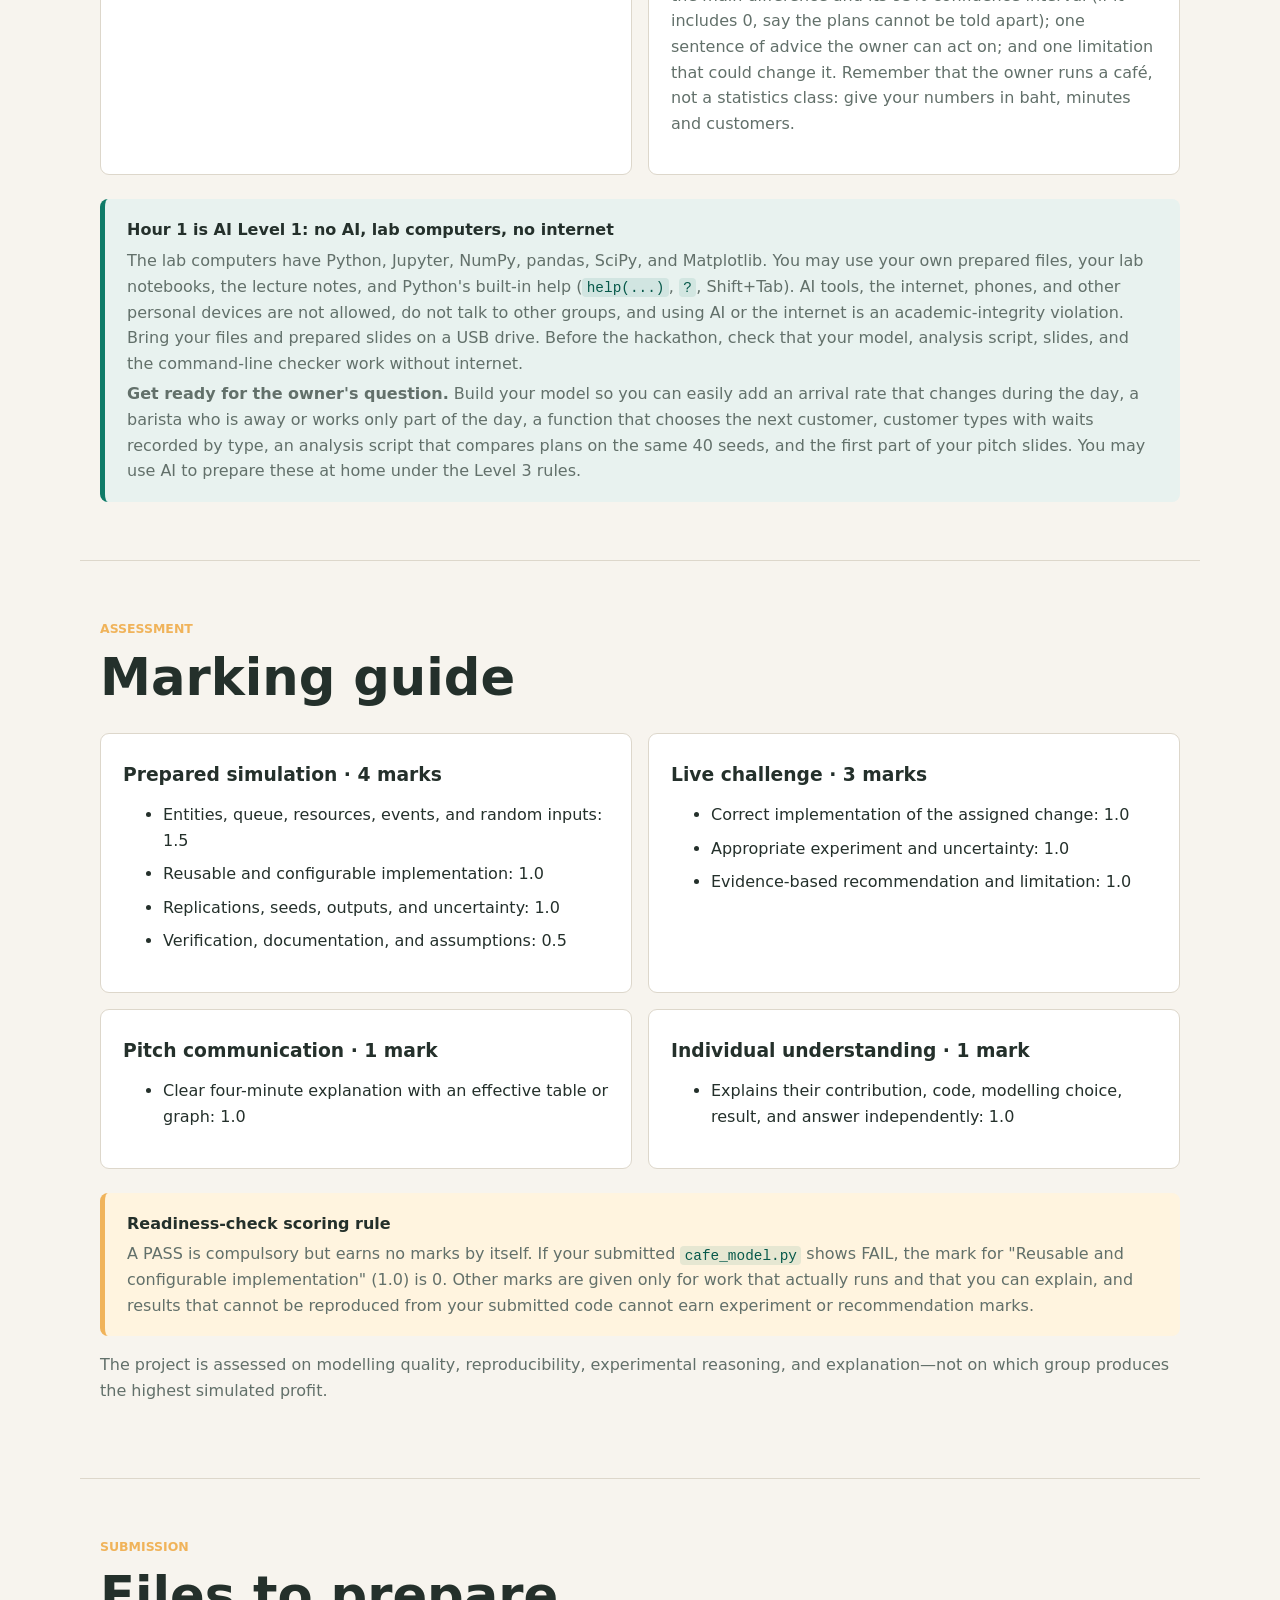
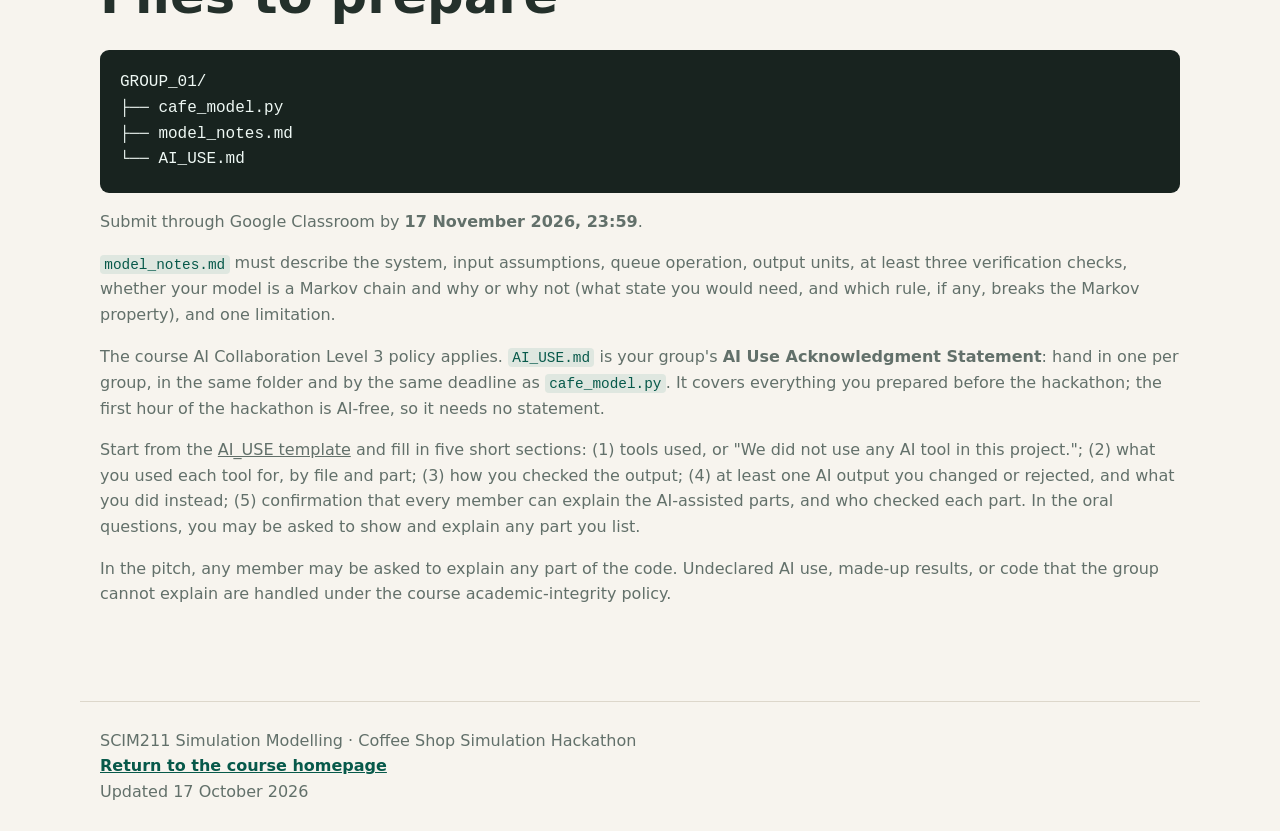
==== commit cce125ad: "Update Weeks 12–16 lectures and remove hackathon briefing" ====
--- a/docs/mini-project.html
+++ b/docs/mini-project.html
@@ -298,7 +298,7 @@
 
         <div class="notice">
           <strong>Hour 1 is AI Level 1: no AI, lab computers, no internet</strong>
-          <p>The lab computers have Python, Jupyter, NumPy, pandas, SciPy, and Matplotlib. You may use your own prepared files, your lab notebooks, the lecture notes, and Python's built-in help (<code>help(...)</code>, <code>?</code>, Shift+Tab). AI tools, the internet, phones, and other personal devices are not allowed, do not talk to other groups, and using AI or the internet is an academic-integrity violation. Bring your files and prepared slides on a USB drive, and in the Tuesday 17 November briefing check that your model, analysis script, slides, and the command-line checker work on a lab computer offline.</p>
+          <p>The lab computers have Python, Jupyter, NumPy, pandas, SciPy, and Matplotlib. You may use your own prepared files, your lab notebooks, the lecture notes, and Python's built-in help (<code>help(...)</code>, <code>?</code>, Shift+Tab). AI tools, the internet, phones, and other personal devices are not allowed, do not talk to other groups, and using AI or the internet is an academic-integrity violation. Bring your files and prepared slides on a USB drive. Before the hackathon, check that your model, analysis script, slides, and the command-line checker work without internet.</p>
           <p><strong>Get ready for the owner's question.</strong> Build your model so you can easily add an arrival rate that changes during the day, a barista who is away or works only part of the day, a function that chooses the next customer, customer types with waits recorded by type, an analysis script that compares plans on the same 40 seeds, and the first part of your pitch slides. You may use AI to prepare these at home under the Level 3 rules.</p>
         </div>
       </section>
